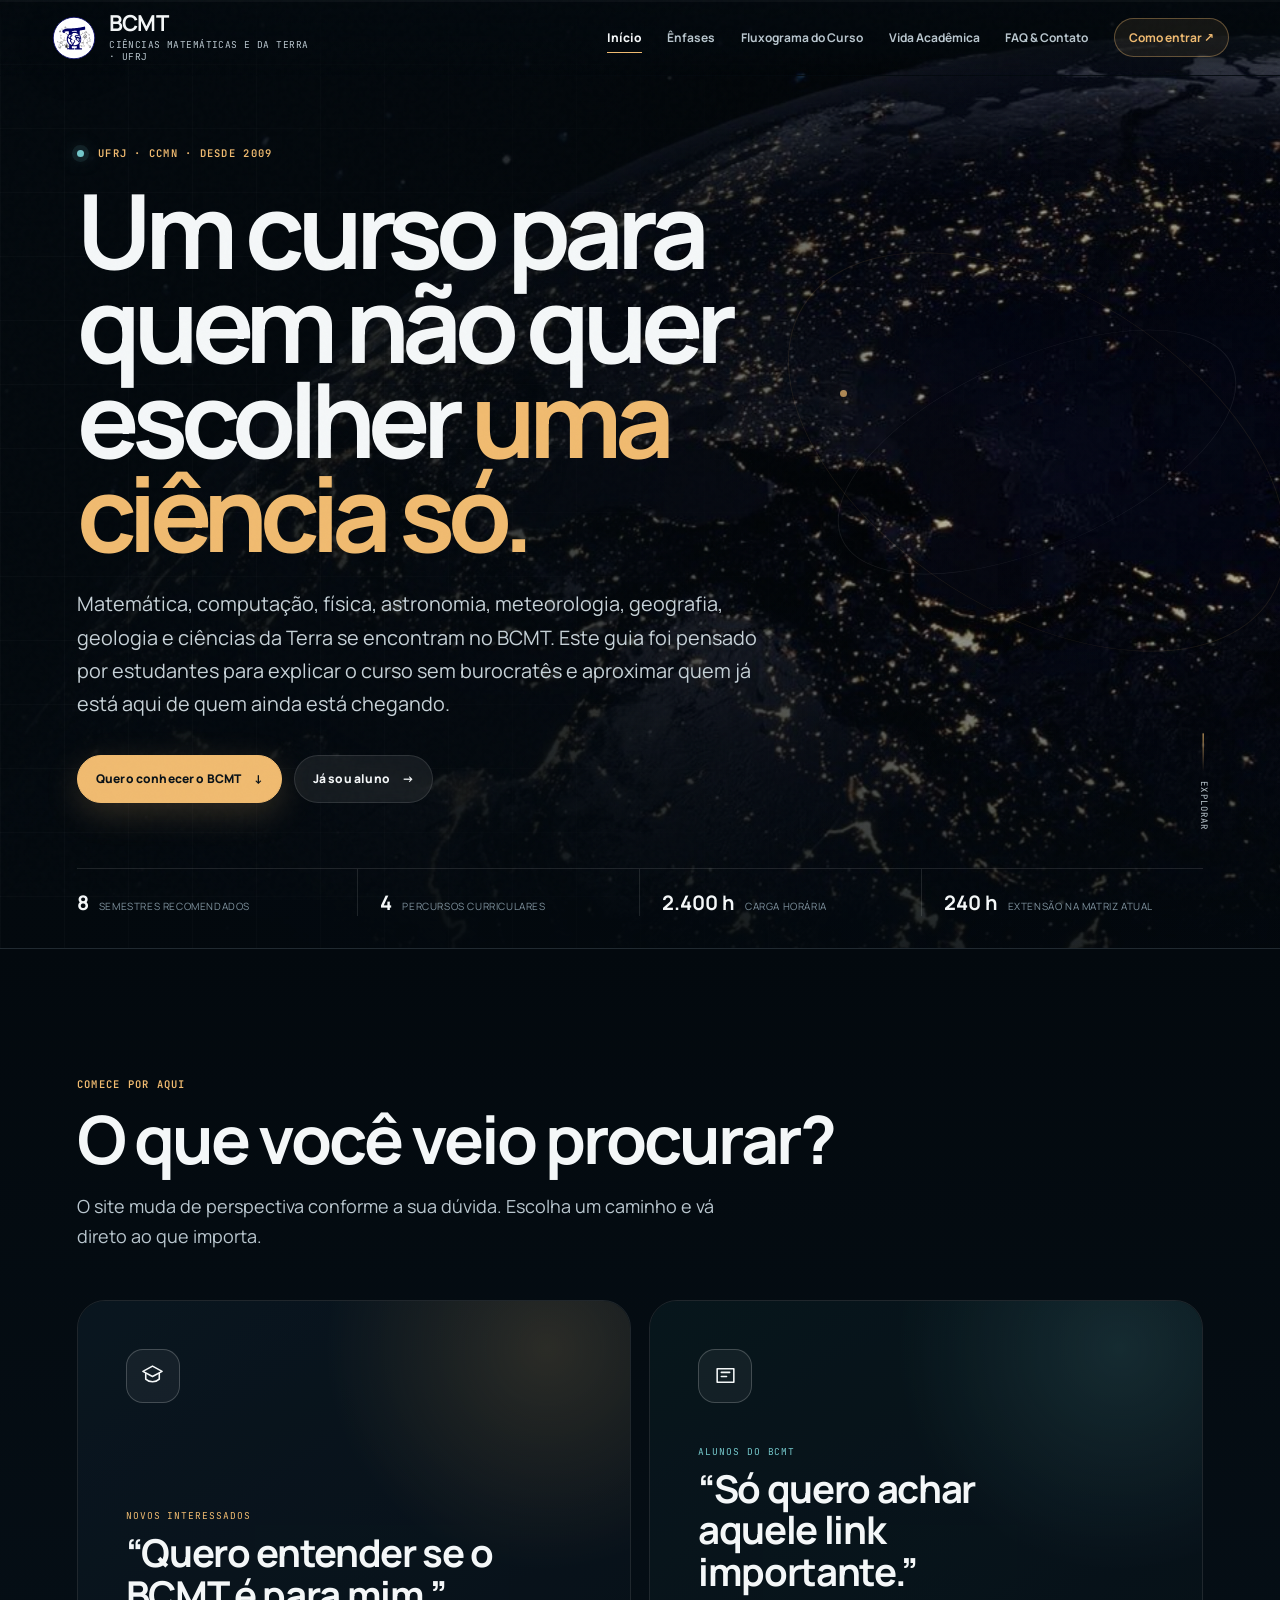
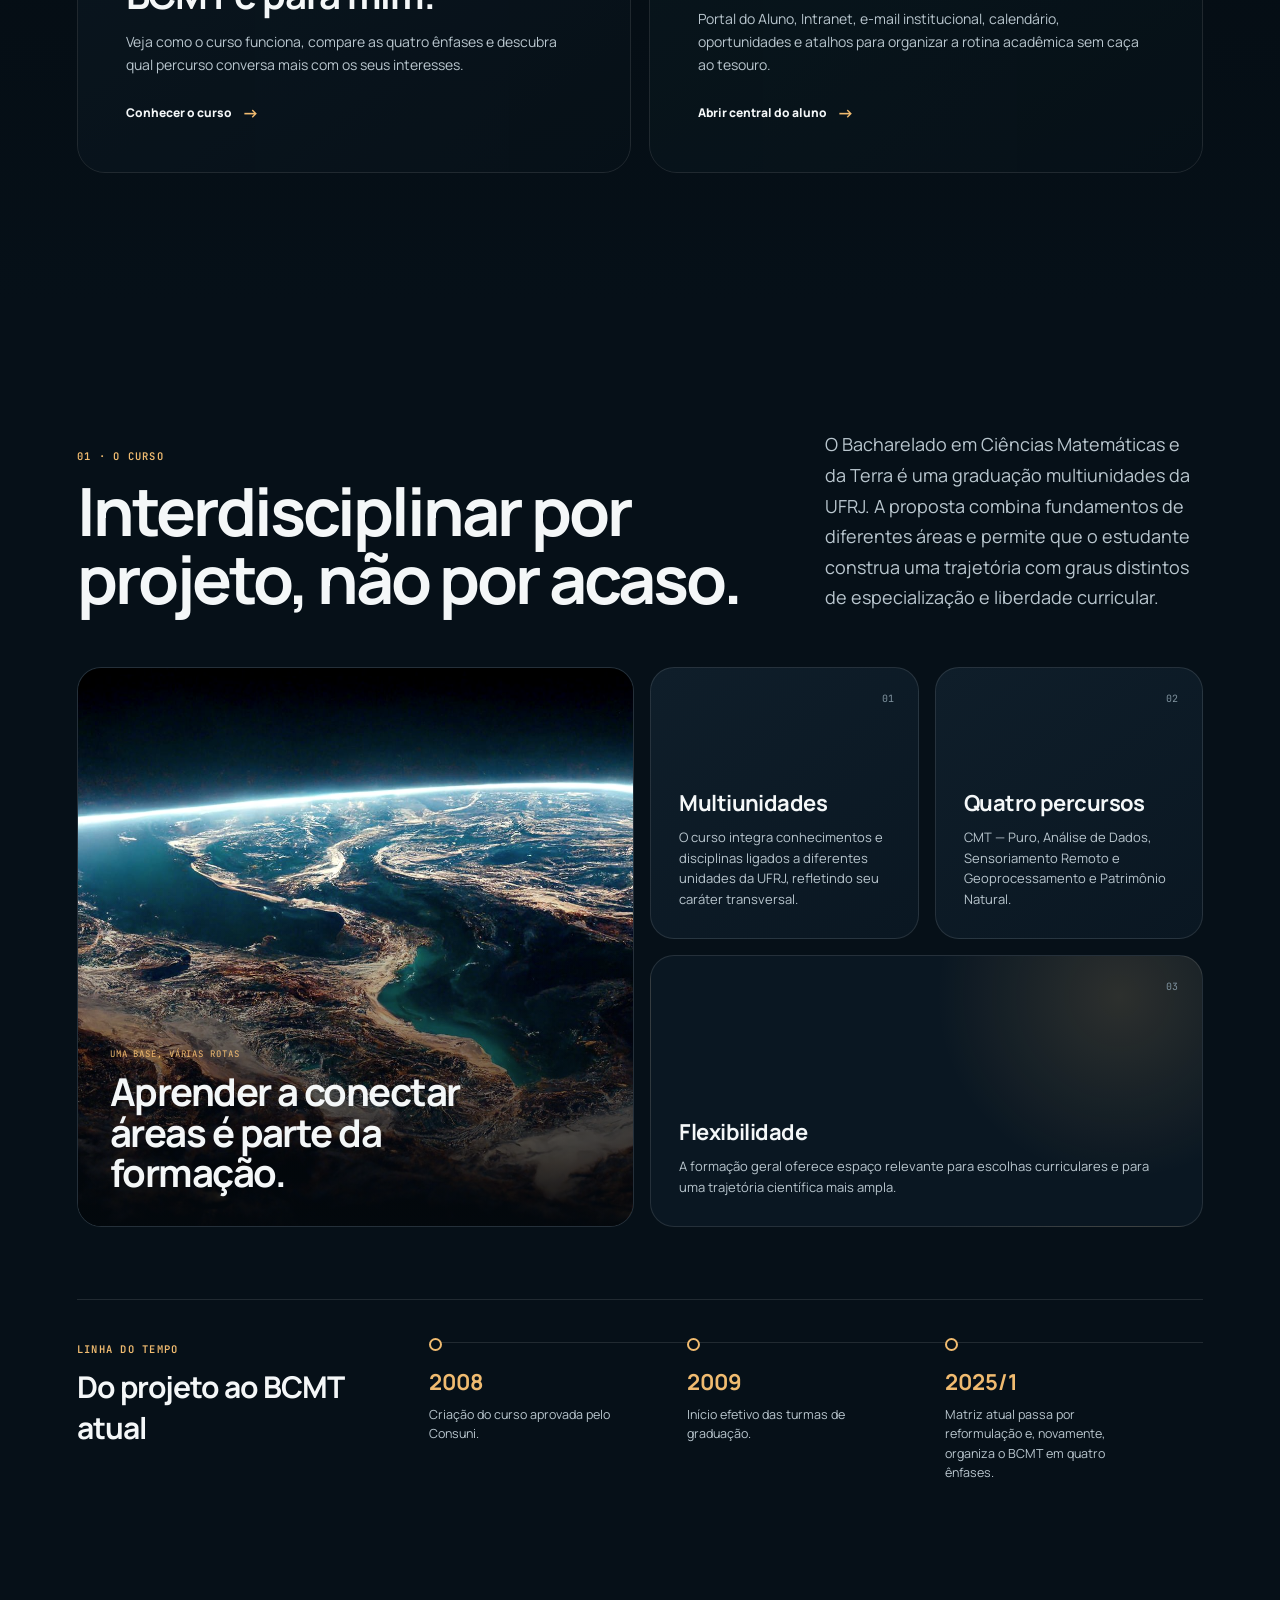
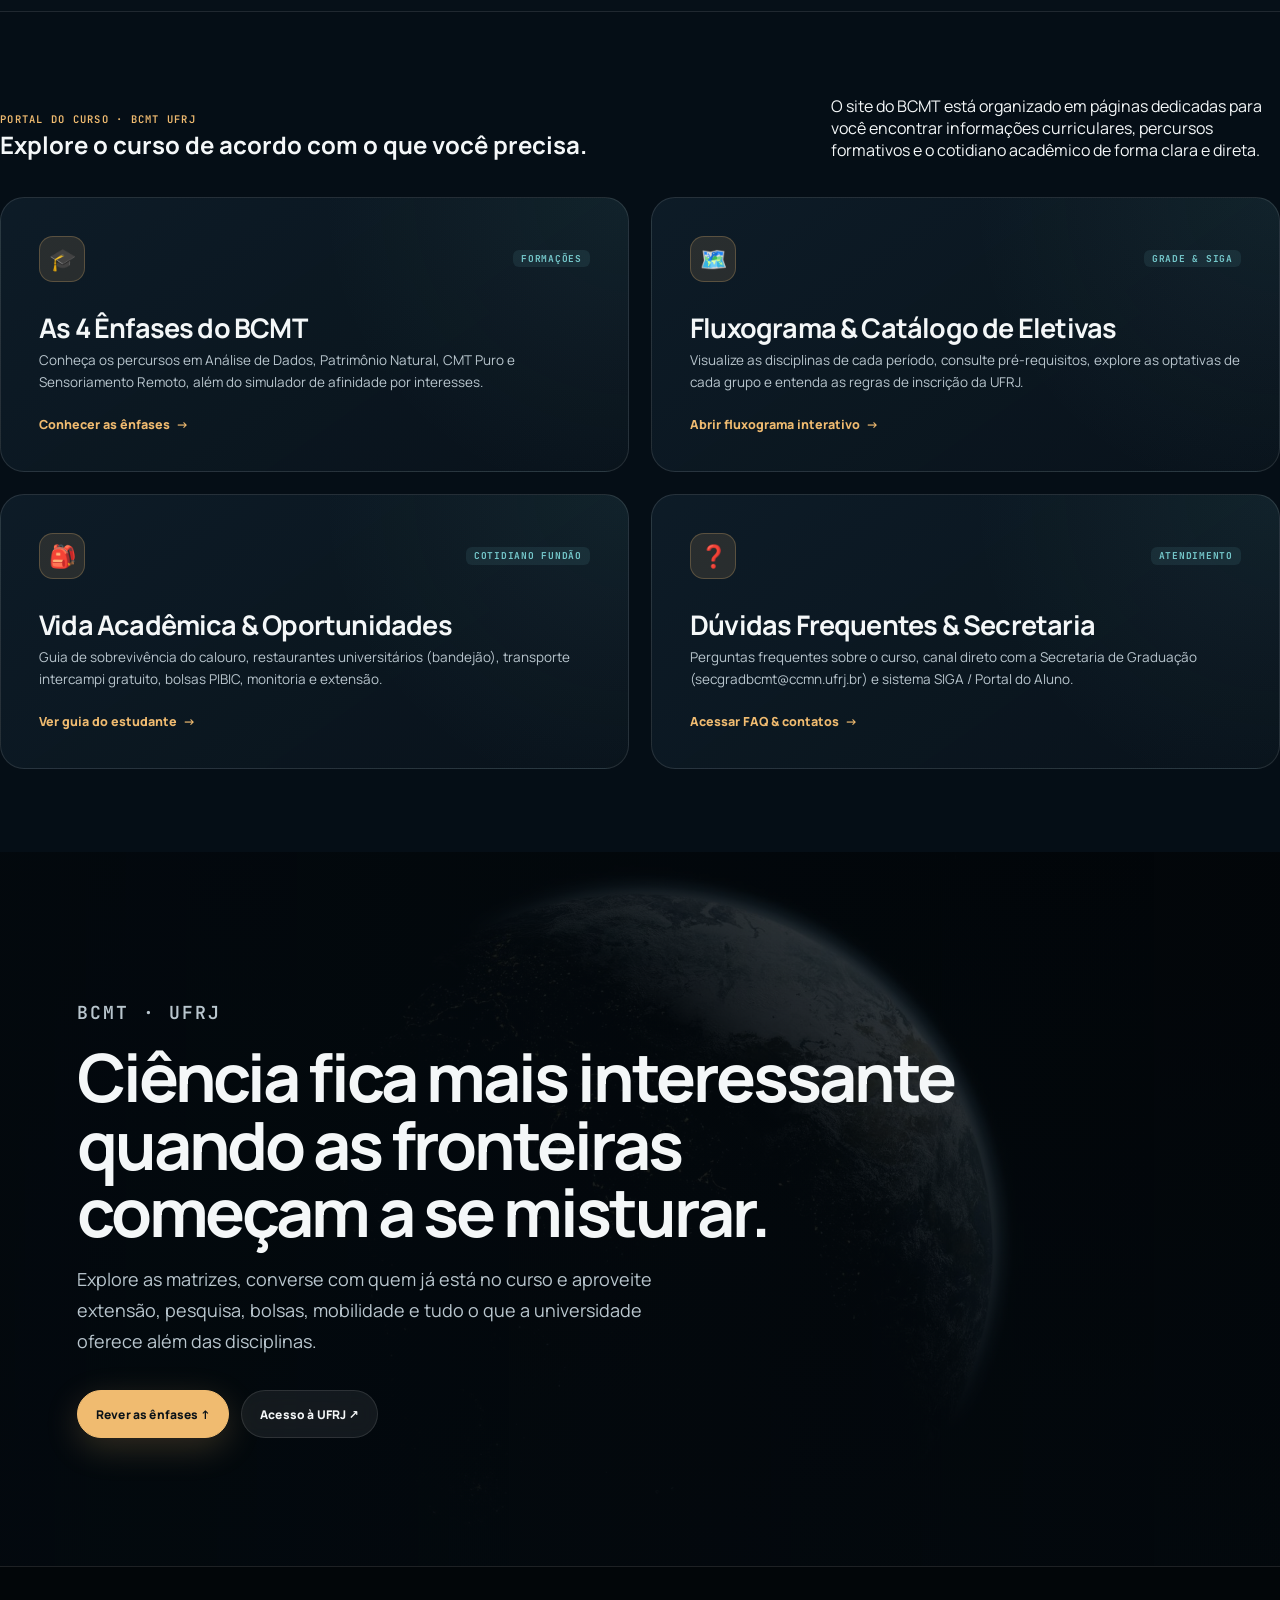
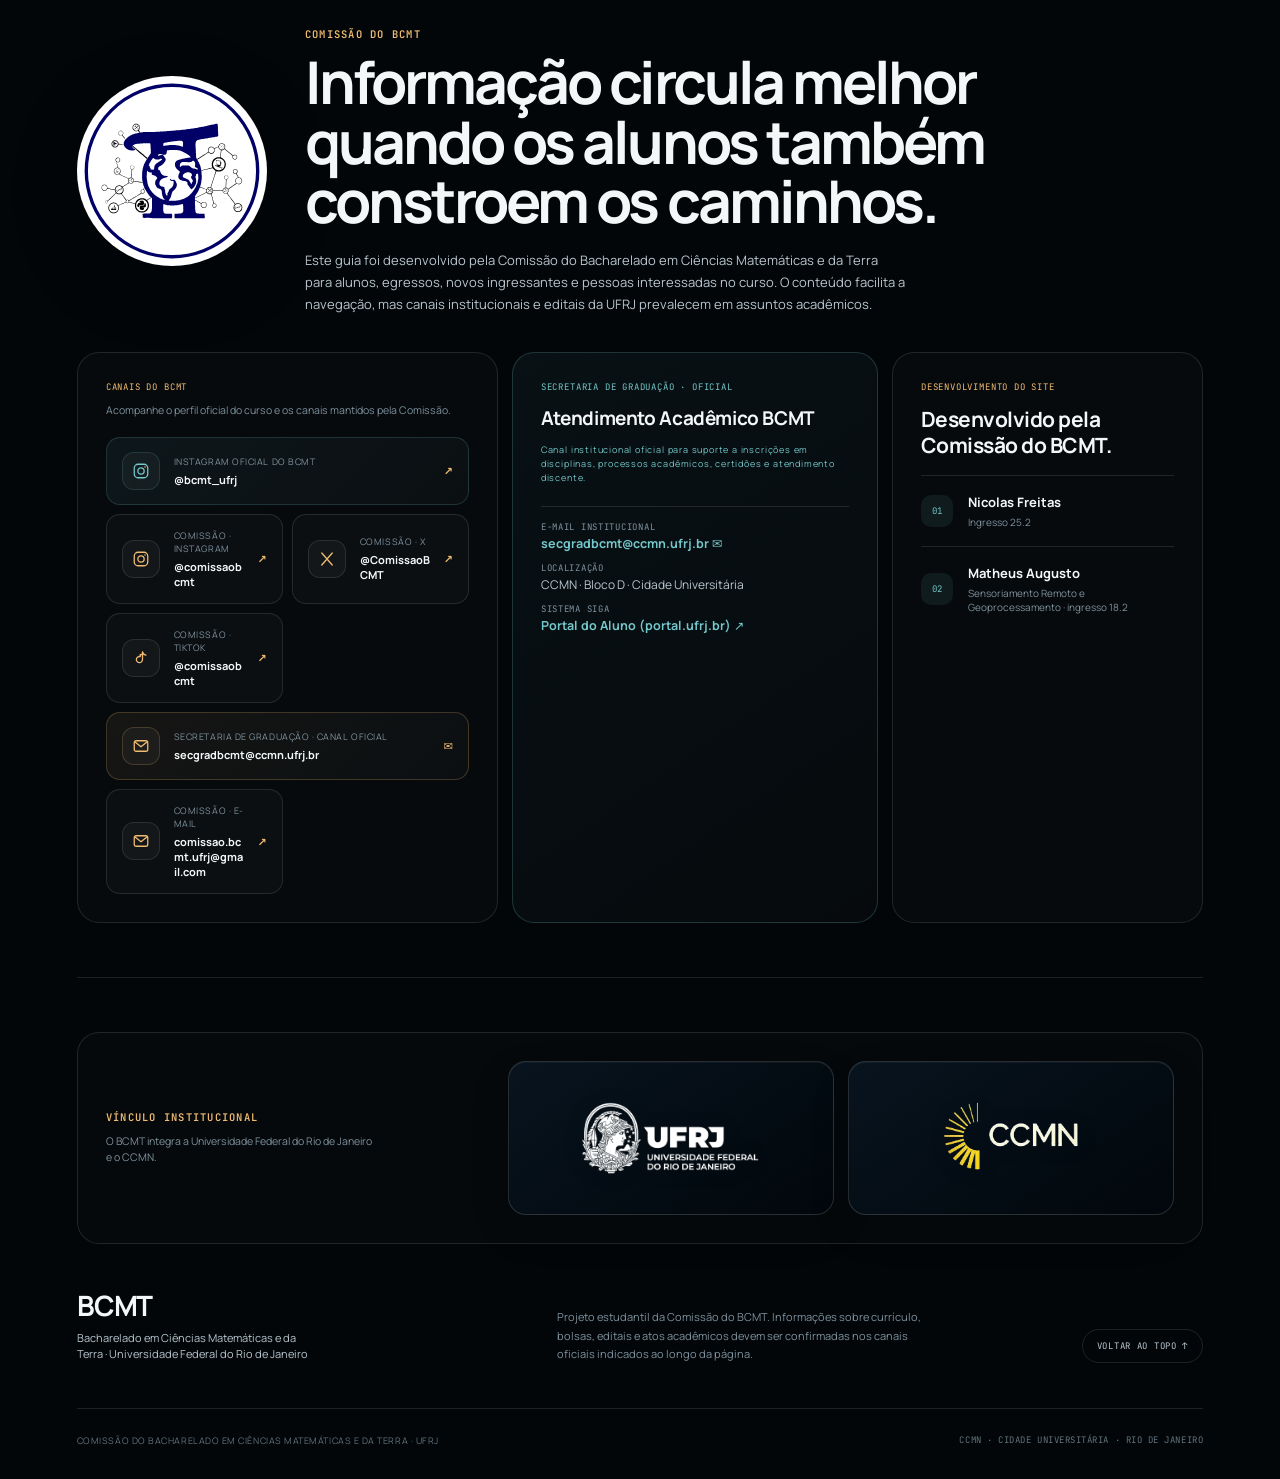
==== index.html @ ef1c64e3 "content: atualiza descricao do hero incluindo astronomia, meteorologia, geografia e geologia" ====
<!DOCTYPE html>
<html lang="pt-BR">
<head>
  <meta charset="UTF-8">
  <meta name="viewport" content="width=device-width, initial-scale=1.0">
  <meta name="description" content="Guia estudantil do Bacharelado em Ciências Matemáticas e da Terra (BCMT) da UFRJ: curso, ênfases, matrizes, vida acadêmica, bolsas, extensão, pesquisa e serviços úteis.">
  <meta name="theme-color" content="#071019">
  <meta property="og:title" content="BCMT UFRJ | Guia de alunos para alunos">
  <meta property="og:description" content="Conheça o Bacharelado em Ciências Matemáticas e da Terra, explore as ênfases e encontre atalhos para a vida acadêmica.">
  <meta property="og:type" content="website">
  <title>BCMT UFRJ | Bacharelado em Ciências Matemáticas e da Terra</title>
  <link rel="icon" href="favicon.svg" type="image/svg+xml">

  <link rel="preconnect" href="https://fonts.googleapis.com">
  <link rel="preconnect" href="https://fonts.gstatic.com" crossorigin>
  <link href="https://fonts.googleapis.com/css2?family=Manrope:wght@400;500;600;700;800&family=JetBrains+Mono:wght@400;500;600&display=swap" rel="stylesheet">
  <link rel="stylesheet" href="style.css">
</head>
<body>
  <a class="skip-link" href="#conteudo">Pular para o conteúdo</a>

  <div class="noise" aria-hidden="true"></div>
  <div class="progress" aria-hidden="true"><span id="progressBar"></span></div>

  <header class="site-header" id="siteHeader">
    <a class="brand" href="index.html" aria-label="BCMT UFRJ — início">
      <img class="brand-logo" src="assets/logo-bcmt.svg" alt="" width="48" height="48">
      <span class="brand-copy">
        <strong>BCMT</strong>
        <span>Ciências Matemáticas e da Terra · UFRJ</span>
      </span>
    </a>

    <button class="menu-toggle" id="menuToggle" type="button" aria-expanded="false" aria-controls="navLinks" aria-label="Abrir menu">
      <span></span><span></span><span></span>
    </button>

        <nav class="links" id="navLinks" aria-label="Navegação principal">
      <a href="index.html" class="nav-link-item is-active" aria-current="page">Início</a>
      <a href="enfases.html" class="nav-link-item">Ênfases</a>
      <a href="fluxograma.html" class="nav-link-item">Fluxograma do Curso</a>
      <a href="vida-academica.html" class="nav-link-item">Vida Acadêmica</a>
      <a href="faq.html" class="nav-link-item">FAQ & Contato</a>
      <a class="nav-cta" href="https://www.acessograduacao.ufrj.br/" target="_blank" rel="noopener noreferrer">Como entrar <span aria-hidden="true">↗</span></a>
    </nav>
  </header>

  <main id="conteudo">

<section class="hero" id="topo" aria-labelledby="hero-title">
      <div class="hero-media" data-parallax="0.12" aria-hidden="true"></div>
      <div class="hero-overlay" aria-hidden="true"></div>
      <div class="orbit-art" aria-hidden="true">
        <span class="orbit orbit-one"></span>
        <span class="orbit orbit-two"></span>
        <span class="orbit-dot"></span>
      </div>

      <div class="hero-content reveal">
        <p class="eyebrow mono"><span class="status-dot"></span> UFRJ · CCMN · desde 2009</p>
        <h1 id="hero-title">Um curso para quem não quer escolher <em>uma ciência só.</em></h1>
        <p class="hero-lead">Matemática, computação, física, astronomia, meteorologia, geografia, geologia e ciências da Terra se encontram no BCMT. Este guia foi pensado por estudantes para explicar o curso sem burocratês e aproximar quem já está aqui de quem ainda está chegando.</p>
        <div class="hero-actions">
          <a class="btn btn-primary" href="#conheca">Quero conhecer o BCMT <span aria-hidden="true">↓</span></a>
          <a class="btn btn-ghost" href="vida-academica.html">Já sou aluno <span aria-hidden="true">→</span></a>
        </div>
      </div>

      <div class="hero-facts" aria-label="Resumo do curso">
        <div><b>8</b><span>semestres recomendados</span></div>
        <div><b>4</b><span>percursos curriculares</span></div>
        <div><b>2.400 h</b><span>carga horária</span></div>
        <div><b>240 h</b><span>extensão na matriz atual</span></div>
      </div>

      <a class="scroll-indicator mono" href="#conheca"><span></span> explorar</a>
    </section>
<section class="audience section" id="conheca" aria-labelledby="audience-title">
      <div class="section-heading reveal">
        <p class="eyebrow mono">COMECE POR AQUI</p>
        <h2 id="audience-title">O que você veio procurar?</h2>
        <p>O site muda de perspectiva conforme a sua dúvida. Escolha um caminho e vá direto ao que importa.</p>
      </div>

      <div class="audience-grid">
        <a class="audience-card prospect reveal" href="#proposta">
          <div class="audience-icon" aria-hidden="true">
            <svg viewBox="0 0 24 24"><path d="M12 3 2.8 8 12 13l9.2-5L12 3Z"/><path d="M5.5 10v5.5C7.2 17.2 9.4 18 12 18s4.8-.8 6.5-2.5V10"/></svg>
          </div>
          <span class="card-kicker mono">NOVOS INTERESSADOS</span>
          <h3>“Quero entender se o BCMT é para mim.”</h3>
          <p>Veja como o curso funciona, compare as quatro ênfases e descubra qual percurso conversa mais com os seus interesses.</p>
          <span class="card-link">Conhecer o curso <b>→</b></span>
        </a>

        <a class="audience-card student reveal" href="vida-academica.html">
          <div class="audience-icon" aria-hidden="true">
            <svg viewBox="0 0 24 24"><path d="M4 5.5h16v13H4z"/><path d="M8 9h8M8 13h5"/></svg>
          </div>
          <span class="card-kicker mono">ALUNOS DO BCMT</span>
          <h3>“Só quero achar aquele link importante.”</h3>
          <p>Portal do Aluno, Intranet, e-mail institucional, calendário, oportunidades e atalhos para organizar a rotina acadêmica sem caça ao tesouro.</p>
          <span class="card-link">Abrir central do aluno <b>→</b></span>
        </a>
      </div>
    </section>
<section class="course section" id="proposta" aria-labelledby="course-title">
      <div class="course-intro reveal">
        <div>
          <p class="eyebrow mono">01 · O CURSO</p>
          <h2 id="course-title">Interdisciplinar por projeto, não por acaso.</h2>
        </div>
        <p>O Bacharelado em Ciências Matemáticas e da Terra é uma graduação multiunidades da UFRJ. A proposta combina fundamentos de diferentes áreas e permite que o estudante construa uma trajetória com graus distintos de especialização e liberdade curricular.</p>
      </div>

      <div class="course-bento">
        <article class="bento-card bento-image reveal">
          <img src="assets/earth-terrain.jpg" alt="Vista aérea de relevo terrestre" loading="lazy">
          <div class="bento-image-copy">
            <span class="mono">UMA BASE, VÁRIAS ROTAS</span>
            <h3>Aprender a conectar áreas é parte da formação.</h3>
          </div>
        </article>

        <article class="bento-card bento-feature reveal">
          <span class="bento-number mono">01</span>
          <h3>Multiunidades</h3>
          <p>O curso integra conhecimentos e disciplinas ligados a diferentes unidades da UFRJ, refletindo seu caráter transversal.</p>
        </article>

        <article class="bento-card bento-feature reveal">
          <span class="bento-number mono">02</span>
          <h3>Quatro percursos</h3>
          <p>CMT — Puro, Análise de Dados, Sensoriamento Remoto e Geoprocessamento e Patrimônio Natural.</p>
        </article>

        <article class="bento-card bento-feature bento-highlight reveal">
          <span class="bento-number mono">03</span>
          <h3>Flexibilidade</h3>
          <p>A formação geral oferece espaço relevante para escolhas curriculares e para uma trajetória científica mais ampla.</p>
        </article>
      </div>

      <div class="timeline-wrap reveal" aria-labelledby="timeline-title">
        <div class="timeline-copy">
          <p class="eyebrow mono">LINHA DO TEMPO</p>
          <h3 id="timeline-title">Do projeto ao BCMT atual</h3>
        </div>
        <ol class="timeline">
          <li><b>2008</b><span>Criação do curso aprovada pelo Consuni.</span></li>
          <li><b>2009</b><span>Início efetivo das turmas de graduação.</span></li>
          <li><b>2025/1</b><span>Matriz atual passa por reformulação e, novamente, organiza o BCMT em quatro ênfases.</span></li>
        </ol>
      </div>
    </section>

    <section class="purpose-hub section" id="explore" aria-labelledby="hub-title">
      <div class="split-heading">
        <div class="split-lead reveal">
          <span class="eyebrow mono">PORTAL DO CURSO · BCMT UFRJ</span>
          <h2 id="hub-title">Explore o curso de acordo com o que você precisa.</h2>
        </div>
        <p class="split-summary reveal">O site do BCMT está organizado em páginas dedicadas para você encontrar informações curriculares, percursos formativos e o cotidiano acadêmico de forma clara e direta.</p>
      </div>

      <div class="purpose-grid">
        <a class="purpose-card reveal" href="enfases.html">
          <div class="purpose-card-top">
            <div class="purpose-card-icon">🎓</div>
            <span class="purpose-card-tag mono">Formações</span>
          </div>
          <div>
            <h3>As 4 Ênfases do BCMT</h3>
            <p>Conheça os percursos em Análise de Dados, Patrimônio Natural, CMT Puro e Sensoriamento Remoto, além do simulador de afinidade por interesses.</p>
          </div>
          <span class="purpose-card-link">Conhecer as ênfases <b aria-hidden="true">→</b></span>
        </a>

        <a class="purpose-card reveal" href="fluxograma.html">
          <div class="purpose-card-top">
            <div class="purpose-card-icon">🗺️</div>
            <span class="purpose-card-tag mono">Grade & SIGA</span>
          </div>
          <div>
            <h3>Fluxograma & Catálogo de Eletivas</h3>
            <p>Visualize as disciplinas de cada período, consulte pré-requisitos, explore as optativas de cada grupo e entenda as regras de inscrição da UFRJ.</p>
          </div>
          <span class="purpose-card-link">Abrir fluxograma interativo <b aria-hidden="true">→</b></span>
        </a>

        <a class="purpose-card reveal" href="vida-academica.html">
          <div class="purpose-card-top">
            <div class="purpose-card-icon">🎒</div>
            <span class="purpose-card-tag mono">Cotidiano Fundão</span>
          </div>
          <div>
            <h3>Vida Acadêmica & Oportunidades</h3>
            <p>Guia de sobrevivência do calouro, restaurantes universitários (bandejão), transporte intercampi gratuito, bolsas PIBIC, monitoria e extensão.</p>
          </div>
          <span class="purpose-card-link">Ver guia do estudante <b aria-hidden="true">→</b></span>
        </a>

        <a class="purpose-card reveal" href="faq.html">
          <div class="purpose-card-top">
            <div class="purpose-card-icon">❓</div>
            <span class="purpose-card-tag mono">Atendimento</span>
          </div>
          <div>
            <h3>Dúvidas Frequentes & Secretaria</h3>
            <p>Perguntas frequentes sobre o curso, canal direto com a Secretaria de Graduação (secgradbcmt@ccmn.ufrj.br) e sistema SIGA / Portal do Aluno.</p>
          </div>
          <span class="purpose-card-link">Acessar FAQ & contatos <b aria-hidden="true">→</b></span>
        </a>
      </div>
    </section>

<section class="closing section" aria-labelledby="closing-title">
      <div class="closing-media" aria-hidden="true"></div>
      <div class="closing-content reveal">
        <p class="eyebrow mono">BCMT · UFRJ</p>
        <h2 id="closing-title">Ciência fica mais interessante quando as fronteiras começam a se misturar.</h2>
        <p>Explore as matrizes, converse com quem já está no curso e aproveite extensão, pesquisa, bolsas, mobilidade e tudo o que a universidade oferece além das disciplinas.</p>
        <div class="hero-actions">
          <a class="btn btn-primary" href="enfases.html">Rever as ênfases ↑</a>
          <a class="btn btn-ghost" href="https://www.acessograduacao.ufrj.br/" target="_blank" rel="noopener noreferrer">Acesso à UFRJ ↗</a>
        </div>
      </div>
    </section>

  </main>

<footer id="comissao">
    <div class="commission-footer">
      <div class="commission-identity">
        <img src="assets/logo-bcmt.svg" alt="Logo da Comissão do BCMT" width="190" height="190" loading="lazy">
        <div>
          <p class="eyebrow mono">COMISSÃO DO BCMT</p>
          <h2>Informação circula melhor quando os alunos também constroem os caminhos.</h2>
          <p>Este guia foi desenvolvido pela Comissão do Bacharelado em Ciências Matemáticas e da Terra para alunos, egressos, novos ingressantes e pessoas interessadas no curso. O conteúdo facilita a navegação, mas canais institucionais e editais da UFRJ prevalecem em assuntos acadêmicos.</p>
        </div>
      </div>

      <div class="commission-grid">
        <div class="social-card">
          <p class="mono">CANAIS DO BCMT</p>
          <span class="social-description">Acompanhe o perfil oficial do curso e os canais mantidos pela Comissão.</span>
          <div class="social-links">
            <a class="official-course-social" href="https://www.instagram.com/bcmt_ufrj/" target="_blank" rel="noopener noreferrer" aria-label="Instagram oficial do BCMT, @bcmt_ufrj">
              <svg class="social-icon" viewBox="0 0 24 24" aria-hidden="true"><rect x="3" y="3" width="18" height="18" rx="5"/><circle cx="12" cy="12" r="4.2"/><circle cx="17.4" cy="6.7" r="1" class="social-fill"/></svg>
              <div><span>Instagram oficial do BCMT</span><b>@bcmt_ufrj</b></div><strong>↗</strong>
            </a>
            <a href="https://instagram.com/comissaobcmt" target="_blank" rel="noopener noreferrer" aria-label="Instagram da Comissão do BCMT, @comissaobcmt">
              <svg class="social-icon" viewBox="0 0 24 24" aria-hidden="true"><rect x="3" y="3" width="18" height="18" rx="5"/><circle cx="12" cy="12" r="4.2"/><circle cx="17.4" cy="6.7" r="1" class="social-fill"/></svg>
              <div><span>Comissão · Instagram</span><b>@comissaobcmt</b></div><strong>↗</strong>
            </a>
            <a href="https://x.com/ComissaoBCMT" target="_blank" rel="noopener noreferrer" aria-label="X da Comissão do BCMT, @ComissaoBCMT">
              <svg class="social-icon social-icon-x" viewBox="0 0 24 24" aria-hidden="true"><path d="M5 4l14 16M19 4 5 20"/></svg>
              <div><span>Comissão · X</span><b>@ComissaoBCMT</b></div><strong>↗</strong>
            </a>
            <a href="https://tiktok.com/@comissaobcmt" target="_blank" rel="noopener noreferrer" aria-label="TikTok da Comissão do BCMT, @comissaobcmt">
              <svg class="social-icon" viewBox="0 0 24 24" aria-hidden="true"><path d="M14 4v10.1a4.1 4.1 0 1 1-3-3.94V7.6a6.8 6.8 0 0 0 3-.7V4Z"/><path d="M14 4c.55 2.35 2.05 3.75 4.5 4.2"/></svg>
              <div><span>Comissão · TikTok</span><b>@comissaobcmt</b></div><strong>↗</strong>
            </a>
            <a class="official-course-social sec-course-social" href="mailto:secgradbcmt@ccmn.ufrj.br" aria-label="E-mail oficial da Secretaria de Graduação do BCMT">
              <svg class="social-icon" viewBox="0 0 24 24" aria-hidden="true"><rect x="3" y="5" width="18" height="14" rx="2.5"/><path d="m4.5 7 7.5 6 7.5-6"/></svg>
              <div><span>Secretaria de Graduação · Canal Oficial</span><b>secgradbcmt@ccmn.ufrj.br</b></div><strong>✉</strong>
            </a>
            <a href="mailto:comissao.bcmt.ufrj@gmail.com" aria-label="E-mail da Comissão do BCMT">
              <svg class="social-icon" viewBox="0 0 24 24" aria-hidden="true"><rect x="3" y="5" width="18" height="14" rx="2.5"/><path d="m4.5 7 7.5 6 7.5-6"/></svg>
              <div><span>Comissão · E-mail</span><b>comissao.bcmt.ufrj@gmail.com</b></div><strong>↗</strong>
            </a>
          </div>
        </div>

        <div class="secgrad-card">
          <p class="mono">SECRETARIA DE GRADUAÇÃO · OFICIAL</p>
          <h3>Atendimento Acadêmico BCMT</h3>
          <p class="secgrad-description">Canal institucional oficial para suporte a inscrições em disciplinas, processos acadêmicos, certidões e atendimento discente.</p>
          <div class="secgrad-details">
            <div class="secgrad-item">
              <span class="mono">E-MAIL INSTITUCIONAL</span>
              <a href="mailto:secgradbcmt@ccmn.ufrj.br"><b>secgradbcmt@ccmn.ufrj.br</b> ✉</a>
            </div>
            <div class="secgrad-item">
              <span class="mono">LOCALIZAÇÃO</span>
              <span>CCMN · Bloco D · Cidade Universitária</span>
            </div>
            <div class="secgrad-item">
              <span class="mono">SISTEMA SIGA</span>
              <a href="https://portal.ufrj.br/" target="_blank" rel="noopener noreferrer"><b>Portal do Aluno (portal.ufrj.br)</b> ↗</a>
            </div>
          </div>
        </div>

        <div class="credits-card">
          <p class="mono">DESENVOLVIMENTO DO SITE</p>
          <h3>Desenvolvido pela Comissão do BCMT.</h3>
          <div class="student-credit"><span>01</span><div><b>Nicolas Freitas</b><small>Ingresso 25.2</small></div></div>
          <div class="student-credit"><span>02</span><div><b>Matheus Augusto</b><small>Sensoriamento Remoto e Geoprocessamento · ingresso 18.2</small></div></div>
        </div>
      </div>
    </div>

    <div class="institutional-strip" aria-label="Identidade institucional">
      <div class="institutional-strip-copy">
        <p class="eyebrow mono">VÍNCULO INSTITUCIONAL</p>
        <span>O BCMT integra a Universidade Federal do Rio de Janeiro e o CCMN.</span>
      </div>
      <div class="institutional-logos">
        <a class="institutional-logo-card ufrj-logo-card" href="https://ufrj.br/" target="_blank" rel="noopener noreferrer" aria-label="Portal oficial da Universidade Federal do Rio de Janeiro — UFRJ (abre em nova aba)">
          <img src="assets/ufrj-logo.png" alt="Logo da Universidade Federal do Rio de Janeiro — UFRJ" loading="lazy">
        </a>
        <a class="institutional-logo-card ccmn-logo-card" href="https://ccmn.ufrj.br/" target="_blank" rel="noopener noreferrer" aria-label="Portal oficial do Centro de Ciências Matemáticas e da Natureza — CCMN UFRJ (abre em nova aba)">
          <img src="assets/logo-ccmn-transparent.png" alt="Logo do CCMN — UFRJ" loading="lazy">
        </a>
      </div>
    </div>

    <div class="footer-main">
      <a class="footer-brand" href="index.html"><b>BCMT</b><span>Bacharelado em Ciências Matemáticas e da Terra · Universidade Federal do Rio de Janeiro</span></a>
      <p>Projeto estudantil da Comissão do BCMT. Informações sobre currículo, bolsas, editais e atos acadêmicos devem ser confirmadas nos canais oficiais indicados ao longo da página.</p>
      <a class="back-top mono" href="index.html">voltar ao topo ↑</a>
    </div>
    <div class="footer-bottom">
      <span>Comissão do Bacharelado em Ciências Matemáticas e da Terra · UFRJ</span>
      <span class="mono">CCMN · Cidade Universitária · Rio de Janeiro</span>
    </div>
  </footer>

  <script src="curriculum-data.js"></script>
  <script src="script.js"></script>
</body>
</html>
---- style.css ----
:root{
  --bg:#061018;
  --bg-deep:#03090e;
  --surface:#0a1722;
  --surface-2:#0f1e2a;
  --surface-3:#132634;
  --text:#f4f7f8;
  --muted:#b9c6ce;
  --faint:#7f929e;
  --accent:#f0bb70;
  --accent-2:#74c7ca;
  --line:rgba(255,255,255,.11);
  --line-strong:rgba(255,255,255,.2);
  --shadow:0 24px 80px rgba(0,0,0,.28);
  --header-h:76px;
  --radius:28px;
}

*{box-sizing:border-box;margin:0;padding:0}
html{scroll-behavior:smooth;scroll-padding-top:calc(var(--header-h) + 18px);background:var(--bg-deep)}
body{min-width:300px;background:var(--bg);color:var(--text);font-family:'Manrope',system-ui,-apple-system,BlinkMacSystemFont,'Segoe UI',sans-serif;overflow-x:hidden;-webkit-font-smoothing:antialiased;text-rendering:optimizeLegibility}
a{color:inherit;text-decoration:none}
button{font:inherit;color:inherit;background:none;border:none;cursor:pointer}
img{display:block;max-width:100%}
::selection{background:var(--accent);color:#171006}
.mono{font-family:'JetBrains Mono',ui-monospace,SFMono-Regular,Consolas,monospace}
.sr-only{position:absolute!important;width:1px!important;height:1px!important;padding:0!important;margin:-1px!important;overflow:hidden!important;clip:rect(0,0,0,0)!important;white-space:nowrap!important;border:0!important}
:focus-visible{outline:2px solid var(--accent);outline-offset:4px}

.skip-link{position:fixed;top:12px;left:18px;z-index:200;transform:translateY(-150%);padding:10px 16px;border-radius:999px;background:var(--accent);color:#101010;font-weight:800;transition:transform .2s ease}
.skip-link:focus{transform:translateY(0)}
.noise{position:fixed;inset:0;z-index:150;pointer-events:none;opacity:.025;background-image:url("data:image/svg+xml,%3Csvg viewBox='0 0 180 180' xmlns='http://www.w3.org/2000/svg'%3E%3Cfilter id='n'%3E%3CfeTurbulence type='fractalNoise' baseFrequency='.9' numOctaves='2' stitchTiles='stitch'/%3E%3C/filter%3E%3Crect width='100%25' height='100%25' filter='url(%23n)' opacity='.7'/%3E%3C/svg%3E")}
.progress{position:fixed;top:0;left:0;right:0;height:2px;z-index:180;background:rgba(255,255,255,.04)}
.progress span{display:block;width:0;height:100%;background:linear-gradient(90deg,var(--accent),var(--accent-2));box-shadow:0 0 18px rgba(116,199,202,.45)}

.site-header{position:fixed;top:0;left:0;right:0;z-index:100;min-height:var(--header-h);display:flex;align-items:center;justify-content:space-between;gap:32px;padding:12px clamp(20px,4vw,62px);border-bottom:1px solid transparent;background:linear-gradient(180deg,rgba(3,9,14,.9),rgba(3,9,14,.56) 70%,transparent);transition:background .25s ease,border-color .25s ease,backdrop-filter .25s ease}
.site-header.scrolled{background:rgba(3,9,14,.86);border-color:var(--line);backdrop-filter:blur(18px);-webkit-backdrop-filter:blur(18px)}
.brand{display:flex;align-items:center;gap:12px;min-width:0}
.brand-logo{width:46px;height:46px;flex:0 0 auto;border-radius:50%;filter:drop-shadow(0 8px 18px rgba(0,0,0,.24))}
.brand-copy{display:flex;flex-direction:column;align-items:flex-start;min-width:0}
.brand-copy strong{font-size:22px;line-height:1;letter-spacing:-.04em}
.brand-copy>span{max-width:210px;margin-top:5px;color:var(--muted);font:9.5px/1.28 'JetBrains Mono',monospace;text-transform:uppercase;letter-spacing:.045em}
.links{display:flex;align-items:center;gap:clamp(17px,2vw,30px);font-size:12px;font-weight:700;color:var(--muted)}
.links>a:not(.nav-cta){position:relative;padding:9px 0}
.links>a:not(.nav-cta)::after{content:"";position:absolute;left:0;right:100%;bottom:2px;height:1px;background:var(--accent);transition:right .2s ease}
.links>a:not(.nav-cta):hover,.links>a[aria-current="true"]{color:var(--text)}
.links>a:not(.nav-cta):hover::after,.links>a[aria-current="true"]::after{right:0}
.nav-cta{padding:10px 14px;border:1px solid rgba(240,187,112,.35);border-radius:999px;background:rgba(240,187,112,.08);color:var(--accent);transition:.2s ease}
.nav-cta:hover{background:var(--accent);color:#15110a;transform:translateY(-1px)}
.menu-toggle{display:none;width:44px;height:44px;border:1px solid var(--line);border-radius:50%;background:rgba(255,255,255,.04);color:var(--text);align-items:center;justify-content:center;flex-direction:column;gap:4px;cursor:pointer}
.menu-toggle span{width:17px;height:1px;background:currentColor;transition:.2s ease}
.menu-toggle[aria-expanded="true"] span:nth-child(1){transform:translateY(5px) rotate(45deg)}
.menu-toggle[aria-expanded="true"] span:nth-child(2){opacity:0}
.menu-toggle[aria-expanded="true"] span:nth-child(3){transform:translateY(-5px) rotate(-45deg)}

.section{position:relative;padding:clamp(82px,10vw,150px) clamp(20px,6vw,88px)}
.eyebrow{font-size:10.5px;font-weight:600;letter-spacing:.12em;text-transform:uppercase;color:var(--accent)}
.section-heading{max-width:780px;margin-bottom:48px}
.section-heading h2,.course-intro h2,.student-hub-head h2,.faq-head h2,.pathfinder-copy h2,.closing h2{margin-top:14px;font-size:clamp(34px,5.2vw,72px);line-height:1.02;letter-spacing:-.045em;text-wrap:balance}
.section-heading>p:last-child,.course-intro>p,.student-hub-head>p,.pathfinder-copy>p:last-child,.closing-content>p{margin-top:18px;color:var(--muted);font-size:clamp(15px,1.45vw,18px);line-height:1.7;max-width:60ch}
.split-heading{max-width:none;display:grid;grid-template-columns:minmax(0,1.1fr) minmax(300px,.65fr);gap:70px;align-items:end}
.split-heading>p:last-child{margin:0}

.reveal{opacity:0;transform:translateY(24px);transition:opacity .75s cubic-bezier(.2,.75,.2,1),transform .75s cubic-bezier(.2,.75,.2,1)}
.reveal.in-view{opacity:1;transform:none}

.hero{position:relative;min-height:100svh;display:flex;align-items:center;overflow:hidden;padding:calc(var(--header-h) + 70px) clamp(20px,6vw,88px) 145px;background:#061019}
.hero-media{position:absolute;inset:-8%;background:url('assets/earth-lights.jpg') center 42%/cover no-repeat;will-change:transform}
.hero-overlay{position:absolute;inset:0;background:linear-gradient(90deg,rgba(3,9,14,.96) 0%,rgba(3,9,14,.78) 42%,rgba(3,9,14,.22) 78%),linear-gradient(0deg,rgba(3,9,14,.86) 0%,transparent 45%,rgba(3,9,14,.38) 100%)}
.hero::after{content:"";position:absolute;inset:0;background-image:linear-gradient(rgba(255,255,255,.025) 1px,transparent 1px),linear-gradient(90deg,rgba(255,255,255,.025) 1px,transparent 1px);background-size:64px 64px;mask-image:linear-gradient(to right,black,transparent 82%);pointer-events:none}
.hero-content{position:relative;z-index:2;width:min(940px,78vw)}
.status-dot{display:inline-block;width:7px;height:7px;margin-right:7px;border-radius:50%;background:var(--accent-2);box-shadow:0 0 0 5px rgba(116,199,202,.1),0 0 18px rgba(116,199,202,.55)}
.hero h1{margin-top:22px;max-width:12ch;font-size:clamp(49px,8.1vw,124px);font-weight:700;line-height:.91;letter-spacing:-.068em;text-wrap:balance}
.hero h1 em{font-style:normal;color:var(--accent)}
.hero-lead{max-width:690px;margin-top:28px;color:#c7d2d8;font-size:clamp(16px,1.55vw,20px);line-height:1.68}
.hero-actions{display:flex;flex-wrap:wrap;gap:12px;margin-top:34px}
.btn{display:inline-flex;align-items:center;justify-content:center;gap:12px;min-height:48px;padding:12px 18px;border:1px solid var(--line);border-radius:999px;font-size:12px;font-weight:800;letter-spacing:.015em;color:var(--text);transition:transform .2s ease,background .2s ease,border-color .2s ease,color .2s ease}
.btn:hover{transform:translateY(-2px)}
.btn-primary{border-color:var(--accent);background:var(--accent);color:#0a1218;box-shadow:0 10px 34px rgba(240,187,112,.2)}
.btn-primary:hover{background:#f8c985;color:#000}
.btn-ghost{background:rgba(255,255,255,.07);color:var(--text);border-color:var(--line);backdrop-filter:blur(10px)}
.btn-ghost:hover{border-color:var(--accent-2);background:rgba(116,199,202,.12);color:#fff}
.btn-small{min-height:38px;padding:8px 14px;background:rgba(255,255,255,.06);color:var(--text);font-size:11px}
.btn-small:hover{background:rgba(255,255,255,.12);color:#fff}
.hero-facts{position:absolute;z-index:2;left:clamp(20px,6vw,88px);right:clamp(20px,6vw,88px);bottom:32px;display:grid;grid-template-columns:repeat(4,1fr);border-top:1px solid var(--line)}
.hero-facts div{display:flex;align-items:baseline;gap:10px;padding:20px 22px 0 0;border-right:1px solid var(--line)}
.hero-facts div+div{padding-left:22px}
.hero-facts div:last-child{border-right:0}
.hero-facts b{font-size:20px;color:var(--text)}
.hero-facts span{font-size:10px;color:var(--faint);text-transform:uppercase;letter-spacing:.06em}
.scroll-indicator{position:absolute;z-index:3;right:clamp(20px,6vw,88px);bottom:112px;display:flex;align-items:center;gap:10px;color:var(--muted);font-size:9px;letter-spacing:.12em;text-transform:uppercase;transform:rotate(90deg);transform-origin:right center}
.scroll-indicator span{display:block;width:38px;height:1px;background:linear-gradient(90deg,var(--accent),transparent)}
.orbit-art{position:absolute;z-index:1;right:-3vw;top:18%;width:min(44vw,620px);aspect-ratio:1;opacity:.72;pointer-events:none}
.orbit{position:absolute;border:1px solid rgba(255,255,255,.11);border-radius:50%}
.orbit-one{inset:12%;transform:rotate(-24deg) scaleY(.44)}
.orbit-two{inset:1%;border-color:rgba(240,187,112,.14);transform:rotate(32deg) scaleY(.58)}
.orbit-dot{position:absolute;left:15%;top:39%;width:7px;height:7px;border-radius:50%;background:var(--accent);box-shadow:0 0 22px rgba(240,187,112,.7)}

.audience{background:linear-gradient(180deg,var(--bg-deep),var(--bg));border-top:1px solid var(--line)}
.audience-grid{display:grid;grid-template-columns:repeat(2,minmax(0,1fr));gap:18px;max-width:1220px}
.audience-card{position:relative;min-height:390px;display:flex;flex-direction:column;align-items:flex-start;padding:clamp(28px,4vw,48px);border:1px solid var(--line);border-radius:var(--radius);overflow:hidden;transition:transform .25s ease,border-color .25s ease,box-shadow .25s ease}
.audience-card::before{content:"";position:absolute;inset:0;opacity:.55;transition:opacity .25s ease}
.audience-card.prospect::before{background:radial-gradient(circle at 85% 10%,rgba(240,187,112,.28),transparent 35%),linear-gradient(145deg,#10202b,#09131b)}
.audience-card.student::before{background:radial-gradient(circle at 85% 10%,rgba(116,199,202,.25),transparent 35%),linear-gradient(145deg,#0c2025,#09131b)}
.audience-card>*{position:relative;z-index:1}
.audience-card:hover{transform:translateY(-5px);border-color:rgba(255,255,255,.2);box-shadow:var(--shadow)}
.audience-card:hover::before{opacity:.78}
.audience-icon{width:54px;height:54px;display:grid;place-items:center;margin-bottom:auto;border:1px solid var(--line-strong);border-radius:17px;background:rgba(255,255,255,.05)}
.audience-icon svg{width:25px;height:25px;fill:none;stroke:currentColor;stroke-width:1.5;stroke-linecap:round;stroke-linejoin:round}
.card-kicker{margin-top:42px;color:var(--accent);font-size:9.5px;letter-spacing:.1em}
.student .card-kicker{color:var(--accent-2)}
.audience-card h3{max-width:16ch;margin-top:10px;font-size:clamp(25px,3vw,40px);line-height:1.08;letter-spacing:-.035em}
.audience-card p{max-width:53ch;margin-top:15px;color:var(--muted);font-size:14px;line-height:1.65}
.card-link{display:flex;align-items:center;gap:10px;margin-top:25px;font-size:12px;font-weight:800}
.card-link b{color:var(--accent);font-size:17px;transition:transform .2s ease}
.audience-card:hover .card-link b{transform:translateX(4px)}

.course{background:var(--bg)}
.course-intro{display:grid;grid-template-columns:minmax(0,1.15fr) minmax(310px,.65fr);gap:80px;align-items:end;margin-bottom:54px}
.course-intro>p{margin:0}
.course-bento{display:grid;grid-template-columns:1.35fr .65fr .65fr;grid-template-rows:repeat(2,minmax(210px,1fr));gap:16px}
.bento-card{position:relative;border:1px solid var(--line);border-radius:24px;background:var(--surface);overflow:hidden}
.bento-image{grid-row:span 2;min-height:560px}
.bento-image img{width:100%;height:100%;object-fit:cover;filter:saturate(.72) contrast(1.04)}
.bento-image::after{content:"";position:absolute;inset:0;background:linear-gradient(0deg,rgba(3,9,14,.91),transparent 62%)}
.bento-image-copy{position:absolute;z-index:2;left:32px;right:32px;bottom:32px}
.bento-image-copy span{font-size:9px;color:var(--accent);letter-spacing:.1em}
.bento-image-copy h3{max-width:14ch;margin-top:10px;font-size:clamp(26px,3vw,42px);line-height:1.06;letter-spacing:-.04em}
.bento-feature{display:flex;flex-direction:column;justify-content:flex-end;padding:28px;background:linear-gradient(145deg,var(--surface-2),var(--surface))}
.bento-highlight{grid-column:2 / 4;background:radial-gradient(circle at 85% 15%,rgba(240,187,112,.15),transparent 35%),var(--surface)}
.bento-number{position:absolute;top:24px;right:24px;color:var(--faint);font-size:10px}
.bento-feature h3{font-size:22px;letter-spacing:-.025em}
.bento-feature p{margin-top:9px;color:var(--muted);font-size:13px;line-height:1.6}
.timeline-wrap{display:grid;grid-template-columns:.55fr 1.45fr;gap:58px;margin-top:72px;padding-top:42px;border-top:1px solid var(--line)}
.timeline-copy h3{margin-top:10px;font-size:30px;letter-spacing:-.035em}
.timeline{display:grid;grid-template-columns:repeat(3,1fr);list-style:none}
.timeline li{position:relative;padding:0 28px 0 0;border-top:1px solid var(--line)}
.timeline li::before{content:"";position:absolute;top:-5px;left:0;width:9px;height:9px;border-radius:50%;background:var(--bg);border:2px solid var(--accent)}
.timeline b{display:block;margin-top:24px;font-size:22px;color:var(--accent)}
.timeline span{display:block;margin-top:8px;max-width:23ch;color:var(--muted);font-size:12.5px;line-height:1.55}

.emphases{background:linear-gradient(180deg,#07131d,#061019)}
.emphasis-carousel{max-width:1320px;margin:auto}
.carousel-topbar{display:flex;align-items:center;margin-bottom:18px}
.carousel-count{color:var(--faint);font-size:11px;letter-spacing:.08em}
.carousel-count span{color:var(--text)}
.carousel-stage{position:relative}
.carousel-btn{position:absolute;z-index:8;top:50%;width:58px;height:58px;display:grid;place-items:center;border:1px solid rgba(240,187,112,.34);border-radius:50%;background:rgba(7,16,25,.82);backdrop-filter:blur(12px);-webkit-backdrop-filter:blur(12px);color:var(--accent);box-shadow:inset 0 1px 0 rgba(255,255,255,.09),0 14px 34px rgba(0,0,0,.32);cursor:pointer;transition:background .22s ease,color .22s ease,border-color .22s ease,box-shadow .22s ease,transform .22s ease}
.carousel-btn.prev{left:-29px;transform:translateY(-50%)}
.carousel-btn.next{right:-29px;transform:translateY(-50%)}
.carousel-btn svg{width:23px;height:23px;fill:none;stroke:currentColor;stroke-width:1.8;stroke-linecap:round;stroke-linejoin:round;transition:transform .22s ease}
.carousel-btn:hover{background:var(--accent);border-color:var(--accent);color:#171006;box-shadow:0 16px 38px rgba(0,0,0,.34),0 0 28px rgba(240,187,112,.16)}
.carousel-btn.prev:hover{transform:translateY(-50%) translateX(-3px)}
.carousel-btn.next:hover{transform:translateY(-50%) translateX(3px)}
.carousel-btn.prev:hover svg{transform:translateX(-1px)}
.carousel-btn.next:hover svg{transform:translateX(1px)}
.carousel-btn:active{scale:.96}
.carousel-viewport{overflow:hidden;border-radius:30px}
.carousel-track{display:flex;transition:transform .75s cubic-bezier(.2,.75,.15,1);will-change:transform}
.emphasis-slide{position:relative;flex:0 0 100%;min-height:min(68vw,650px);overflow:hidden;background:var(--surface)}
.emphasis-slide img{position:absolute;width:100%;height:100%;object-fit:cover;filter:saturate(.82) contrast(1.04);transition:transform 1.1s cubic-bezier(.2,.7,.2,1)}
.emphasis-slide.is-active img{transform:scale(1.025)}
.slide-scrim{position:absolute;inset:0;background:linear-gradient(90deg,rgba(3,9,14,.92) 0%,rgba(3,9,14,.63) 45%,rgba(3,9,14,.15) 79%),linear-gradient(0deg,rgba(3,9,14,.62),transparent 50%)}
.slide-content{position:absolute;left:clamp(28px,6vw,78px);bottom:clamp(30px,6vw,72px);z-index:2;max-width:650px}
.slide-index{font-size:10px;color:var(--accent);letter-spacing:.12em}
.slide-content h3{max-width:12ch;margin-top:12px;font-size:clamp(40px,6vw,80px);line-height:.98;letter-spacing:-.052em}
.slide-content>p:not(.slide-index){max-width:48ch;margin-top:16px;color:#d3dde2;font-size:15px;line-height:1.65}
.tag-row{display:flex;flex-wrap:wrap;gap:7px;margin-top:20px}
.tag-row span{padding:7px 10px;border:1px solid rgba(255,255,255,.16);border-radius:999px;background:rgba(3,9,14,.36);font:9px/1 'JetBrains Mono',monospace;text-transform:uppercase;letter-spacing:.06em}
.slide-content>a{display:inline-flex;gap:8px;margin-top:25px;font-size:12px;font-weight:800;color:var(--accent)}
.carousel-dots{display:flex;gap:8px;margin-top:18px}
.carousel-dots button{height:5px;flex:1;border:0;border-radius:999px;background:rgba(255,255,255,.12);cursor:pointer;transition:.25s ease}
.carousel-dots button.active{background:var(--accent)}

.pathfinder{padding-top:30px;background:#061019}
.pathfinder-card{display:grid;grid-template-columns:.78fr 1.1fr .72fr;gap:38px;align-items:center;padding:clamp(30px,5vw,62px);border:1px solid var(--line);border-radius:32px;background:radial-gradient(circle at 100% 0%,rgba(116,199,202,.12),transparent 34%),linear-gradient(145deg,#0d1d28,#09141d);box-shadow:var(--shadow)}
.pathfinder-copy h2{font-size:clamp(30px,3.9vw,54px)}
.pathfinder-copy>p:last-child{font-size:14px}
.interest-picker{display:flex;flex-wrap:wrap;gap:9px;align-content:center}
.interest-picker button{padding:10px 13px;border:1px solid var(--line);border-radius:999px;background:rgba(255,255,255,.035);color:var(--muted);font-size:11px;font-weight:700;cursor:pointer;transition:.2s ease}
.interest-picker button:hover{border-color:rgba(240,187,112,.35);color:var(--text)}
.interest-picker button[aria-pressed="true"]{border-color:var(--accent);background:rgba(240,187,112,.13);color:var(--accent)}
.pathfinder-result{min-height:180px;display:flex;flex-direction:column;justify-content:center;padding:25px;border-left:1px solid var(--line)}
.pathfinder-result>span{font-size:9px;color:var(--accent-2);letter-spacing:.1em}
.pathfinder-result h3{margin-top:10px;font-size:23px;line-height:1.12;letter-spacing:-.03em}
.pathfinder-result p{margin-top:8px;color:var(--muted);font-size:12px;line-height:1.55}
.pathfinder-result a{width:fit-content;margin-top:14px;color:var(--accent);font-size:11px;font-weight:800}

.details{background:var(--bg-deep)}
.detail-list{display:flex;flex-direction:column;gap:24px}
.detail-card{display:grid;grid-template-columns:.9fr 1.1fr;min-height:520px;border:1px solid var(--line);border-radius:30px;background:var(--surface);overflow:hidden}
.detail-card.reverse{grid-template-columns:1.1fr .9fr}
.detail-card.reverse .detail-media{order:2}
.detail-media{position:relative;min-height:400px;overflow:hidden}
.detail-media::after{content:"";position:absolute;inset:0;background:linear-gradient(90deg,transparent,rgba(3,9,14,.22))}
.reverse .detail-media::after{background:linear-gradient(-90deg,transparent,rgba(3,9,14,.22))}
.detail-media img{width:100%;height:100%;object-fit:cover;filter:saturate(.78);transition:transform .7s ease}
.detail-card:hover .detail-media img{transform:scale(1.025)}
.detail-content{display:flex;flex-direction:column;justify-content:center;padding:clamp(30px,5vw,64px)}
.detail-heading span{font-size:9px;color:var(--accent);letter-spacing:.1em}
.detail-heading h3{max-width:15ch;margin-top:9px;font-size:clamp(32px,4vw,54px);line-height:1.02;letter-spacing:-.045em}
.detail-content>p{max-width:54ch;margin-top:18px;color:var(--muted);font-size:14px;line-height:1.72}
.mini-stats{display:grid;grid-template-columns:repeat(3,1fr);gap:14px;margin-top:28px;padding-top:24px;border-top:1px solid var(--line)}
.mini-stats div{display:flex;flex-direction:column-reverse;gap:6px}
.mini-stats dt{color:var(--faint);font:9px/1.3 'JetBrains Mono',monospace;text-transform:uppercase}
.mini-stats dd{font-size:20px;font-weight:800}
.focus-list{display:grid;gap:9px;margin-top:25px;list-style:none}
.focus-list li{position:relative;padding-left:20px;color:var(--muted);font-size:13px}
.focus-list li::before{content:"";position:absolute;left:0;top:.55em;width:7px;height:7px;border-radius:50%;background:var(--accent-2)}
.detail-actions{margin-top:30px}

.student-hub{background:linear-gradient(180deg,#07131d,#091722)}
.student-hub-head{display:grid;grid-template-columns:minmax(0,1fr) minmax(300px,.58fr);gap:70px;align-items:end;margin-bottom:48px}
.student-hub-head>p{margin:0}
.resource-grid{display:grid;grid-template-columns:repeat(3,1fr);gap:13px}
.resource-card{min-height:170px;display:grid;grid-template-columns:auto 1fr auto;gap:18px;align-items:start;padding:24px;border:1px solid var(--line);border-radius:20px;background:rgba(255,255,255,.025);transition:.22s ease}
.resource-card:hover{border-color:rgba(116,199,202,.38);background:rgba(116,199,202,.055);transform:translateY(-3px)}
.resource-icon{width:38px;height:38px;display:grid;place-items:center;border-radius:12px;background:rgba(116,199,202,.1);color:var(--accent-2);font:10px/1 'JetBrains Mono',monospace}
.resource-card h3{font-size:17px;letter-spacing:-.02em}
.resource-card p{margin-top:7px;color:var(--muted);font-size:12px;line-height:1.55}
.resource-card>b{color:var(--faint);transition:.2s ease}
.resource-card:hover>b{color:var(--accent-2);transform:translate(2px,-2px)}
.student-checklist{display:grid;grid-template-columns:.55fr 1.45fr;gap:50px;margin-top:58px;padding-top:44px;border-top:1px solid var(--line)}
.checklist-title h3{margin-top:10px;font-size:30px;letter-spacing:-.035em}
.student-checklist ol{display:grid;grid-template-columns:repeat(2,1fr);gap:12px;list-style:none}
.student-checklist li{display:grid;grid-template-columns:34px 1fr;gap:14px;padding:20px;border:1px solid var(--line);border-radius:17px;background:rgba(255,255,255,.02)}
.student-checklist li>span{color:var(--accent);font:10px/1 'JetBrains Mono',monospace}
.student-checklist b{font-size:14px}
.student-checklist p{margin-top:6px;color:var(--muted);font-size:11.5px;line-height:1.55}

.faq{display:grid;grid-template-columns:.62fr 1.38fr;gap:80px;background:var(--bg)}
.faq-head{position:sticky;top:calc(var(--header-h) + 40px);align-self:start}
.faq-head h2{font-size:clamp(34px,4vw,58px)}
.faq-list{border-top:1px solid var(--line)}
.faq-item{border-bottom:1px solid var(--line)}
.faq-item summary{position:relative;display:flex;align-items:center;justify-content:space-between;gap:25px;padding:27px 0;font-size:17px;font-weight:700;cursor:pointer;list-style:none}
.faq-item summary::-webkit-details-marker{display:none}
.faq-item summary span{width:30px;height:30px;display:grid;place-items:center;flex:0 0 auto;border:1px solid var(--line);border-radius:50%;color:var(--accent);font-size:17px;transition:transform .2s ease,background .2s ease}
.faq-item[open] summary span{transform:rotate(45deg);background:rgba(240,187,112,.08)}
.faq-item div{padding:0 56px 27px 0}
.faq-item p{max-width:66ch;color:var(--muted);font-size:13.5px;line-height:1.7}

.closing{min-height:640px;display:flex;align-items:center;overflow:hidden;background:var(--bg-deep)}
.closing-media{position:absolute;inset:0;background:url('assets/earth-dark.jpg') center/cover no-repeat;opacity:.62}
.closing::after{content:"";position:absolute;inset:0;background:linear-gradient(90deg,rgba(3,9,14,.95),rgba(3,9,14,.45)),linear-gradient(0deg,rgba(3,9,14,.65),transparent)}
.closing-content{position:relative;z-index:2;max-width:920px}
.closing-content>p{max-width:55ch}


/* Intranet + digital identity */
.intranet-panel{display:grid;grid-template-columns:.72fr 1.28fr;gap:44px;align-items:start;margin-top:38px;padding:clamp(28px,4vw,46px);border:1px solid rgba(116,199,202,.18);border-radius:28px;background:radial-gradient(circle at 0 0,rgba(116,199,202,.11),transparent 34%),rgba(255,255,255,.022)}
.intranet-panel-copy h3{max-width:15ch;margin-top:10px;font-size:clamp(27px,3.2vw,43px);line-height:1.04;letter-spacing:-.04em}
.intranet-panel-copy>p:last-child{max-width:52ch;margin-top:16px;color:var(--muted);font-size:13px;line-height:1.7}
.intranet-tools{display:grid;grid-template-columns:repeat(2,minmax(0,1fr));gap:10px}
.intranet-tools>a{min-height:112px;display:grid;grid-template-columns:34px 1fr auto;gap:14px;align-items:start;padding:19px;border:1px solid var(--line);border-radius:17px;background:rgba(3,9,14,.24);transition:.22s ease}
.intranet-tools>a:hover{border-color:rgba(116,199,202,.38);background:rgba(116,199,202,.055);transform:translateY(-2px)}
.intranet-tools>a>span{display:grid;place-items:center;width:31px;height:31px;border-radius:10px;background:rgba(116,199,202,.1);color:var(--accent-2);font-size:9px}
.intranet-tools b{display:block;font-size:13px}
.intranet-tools small{display:block;margin-top:6px;color:var(--faint);font-size:10.5px;line-height:1.45}
.intranet-tools strong{color:var(--faint);font-size:12px;transition:.2s ease}
.intranet-tools>a:hover strong{color:var(--accent-2);transform:translate(2px,-2px)}

/* Opportunities, scholarships and student life */
.opportunities{background:linear-gradient(180deg,#08151f,#061018)}
.opportunity-grid{display:grid;grid-template-columns:repeat(3,minmax(0,1fr));gap:14px}
.opportunity-card{position:relative;min-height:410px;display:flex;flex-direction:column;padding:30px;border:1px solid var(--line);border-radius:24px;background:linear-gradient(145deg,rgba(255,255,255,.035),rgba(255,255,255,.012));overflow:hidden;transition:transform .24s ease,border-color .24s ease,background .24s ease}
.opportunity-card::after{content:"";position:absolute;width:170px;height:170px;right:-85px;top:-85px;border:1px solid rgba(240,187,112,.13);border-radius:50%;box-shadow:0 0 0 24px rgba(240,187,112,.018),0 0 0 52px rgba(116,199,202,.012)}
.opportunity-card:hover{transform:translateY(-4px);border-color:rgba(240,187,112,.25);background:linear-gradient(145deg,rgba(240,187,112,.055),rgba(255,255,255,.018))}
.opportunity-mark{position:relative;z-index:1;width:48px;height:48px;display:grid;place-items:center;border:1px solid rgba(240,187,112,.2);border-radius:15px;background:rgba(240,187,112,.08);color:var(--accent);font-size:9px;letter-spacing:.06em}
.opportunity-card h3{position:relative;z-index:1;margin-top:24px;font-size:25px;line-height:1.08;letter-spacing:-.035em}
.opportunity-card>p{position:relative;z-index:1;margin-top:14px;color:var(--muted);font-size:12.5px;line-height:1.68}
.opportunity-card>p strong{color:var(--text)}
.opportunity-tip{position:relative;z-index:1;margin-top:22px;padding:15px 16px;border-left:2px solid var(--accent-2);background:rgba(116,199,202,.045);border-radius:0 12px 12px 0}
.opportunity-tip b{display:block;color:var(--accent-2);font:9px/1.2 'JetBrains Mono',monospace;text-transform:uppercase;letter-spacing:.07em}
.opportunity-tip span{display:block;margin-top:7px;color:var(--faint);font-size:10.5px;line-height:1.5}
.opportunity-card>a{position:relative;z-index:1;width:fit-content;margin-top:auto;padding-top:24px;color:var(--accent);font-size:11px;font-weight:800}
.study-resources{display:grid;grid-template-columns:.72fr 1.28fr;gap:45px;align-items:center;margin-top:18px;padding:clamp(28px,4vw,46px);border:1px solid var(--line);border-radius:26px;background:radial-gradient(circle at 15% 0,rgba(116,199,202,.08),transparent 35%),rgba(255,255,255,.018)}
.study-resources h3{max-width:16ch;margin-top:10px;font-size:clamp(27px,3.2vw,43px);line-height:1.05;letter-spacing:-.04em}
.study-resources>div>p:last-child{max-width:54ch;margin-top:15px;color:var(--muted);font-size:12.5px;line-height:1.7}
.study-links{display:grid;grid-template-columns:repeat(2,minmax(0,1fr));gap:10px}
.study-links a{display:grid;grid-template-columns:1fr auto;gap:5px 14px;padding:18px;border:1px solid var(--line);border-radius:16px;background:rgba(3,9,14,.28);transition:.2s ease}
.study-links a:hover{border-color:rgba(116,199,202,.35);background:rgba(116,199,202,.05);transform:translateY(-2px)}
.study-links b{font-size:12.5px}
.study-links span{grid-column:1;color:var(--faint);font-size:10px}
.study-links strong{grid-column:2;grid-row:1/3;align-self:center;color:var(--accent-2);font-size:12px}

/* Commission footer and authorship */
.commission-footer{max-width:1500px;margin:0 auto 54px;padding-bottom:54px;border-bottom:1px solid var(--line)}
.commission-identity{display:grid;grid-template-columns:190px minmax(0,1fr);gap:38px;align-items:center}
.commission-identity>img{width:190px;height:190px;border-radius:50%;background:#fff;box-shadow:0 20px 65px rgba(0,0,0,.28)}
.commission-identity h2{max-width:20ch;margin-top:11px;font-size:clamp(30px,4.6vw,64px);line-height:1.01;letter-spacing:-.05em;text-wrap:balance}
.commission-identity>div>p:last-child{max-width:75ch;margin-top:18px;color:var(--muted);font-size:13px;line-height:1.72}
.commission-grid{display:grid;grid-template-columns:1.15fr 1fr .85fr;gap:14px;margin-top:36px}
.social-card,.credits-card{padding:28px;border:1px solid var(--line);border-radius:22px;background:rgba(255,255,255,.018)}
.social-card>p,.credits-card>p{color:var(--accent);font-size:9px;letter-spacing:.09em}
.social-description{display:block;max-width:58ch;margin-top:9px;color:var(--faint);font-size:10.5px;line-height:1.55}
.social-links{display:grid;grid-template-columns:repeat(2,minmax(0,1fr));gap:9px;margin-top:19px}
.social-links .official-course-social{grid-column:1/-1;border-color:rgba(116,199,202,.18);background:linear-gradient(135deg,rgba(116,199,202,.07),rgba(255,255,255,.025))}
.social-links .official-course-social:hover{border-color:rgba(116,199,202,.4);background:linear-gradient(135deg,rgba(116,199,202,.11),rgba(255,255,255,.035))}
.social-links .official-course-social .social-icon{stroke:var(--accent-2);border-color:rgba(116,199,202,.16)}
.social-links a{display:grid;grid-template-columns:40px minmax(0,1fr) auto;gap:12px;align-items:center;padding:14px 15px;border:1px solid var(--line);border-radius:14px;background:rgba(255,255,255,.025);transition:.2s ease}
.social-links a:hover{border-color:rgba(240,187,112,.32);background:rgba(240,187,112,.045);transform:translateY(-2px)}
.social-icon{width:38px;height:38px;padding:9px;border:1px solid rgba(255,255,255,.1);border-radius:12px;background:rgba(255,255,255,.035);fill:none;stroke:var(--accent);stroke-width:1.7;stroke-linecap:round;stroke-linejoin:round;transition:.2s ease}
.social-icon .social-fill{fill:var(--accent);stroke:none}
.social-links a:hover .social-icon{background:rgba(240,187,112,.1);border-color:rgba(240,187,112,.28);transform:scale(1.04)}
.social-links a>div{min-width:0}
.social-links span{display:block;font-size:9px;color:var(--faint);text-transform:uppercase;letter-spacing:.06em}
.social-links b{display:block;min-width:0;margin-top:4px;overflow-wrap:anywhere;font-size:11px}
.social-links strong{color:var(--accent);font-size:11px}
.credits-card h3{max-width:26ch;margin-top:13px;font-size:21px;line-height:1.25;letter-spacing:-.025em}
.student-credit{display:grid;grid-template-columns:34px 1fr;gap:13px;align-items:center;margin-top:17px;padding-top:17px;border-top:1px solid var(--line)}
.student-credit>span{display:grid;place-items:center;width:32px;height:32px;border-radius:10px;background:rgba(116,199,202,.09);color:var(--accent-2);font:9px/1 'JetBrains Mono',monospace}
.student-credit b{display:block;font-size:13px}
.student-credit small{display:block;margin-top:4px;color:var(--faint);font-size:10px;line-height:1.4}

footer{padding:60px clamp(20px,6vw,88px) 32px;background:#020609;border-top:1px solid var(--line)}
.institutional-strip{max-width:1500px;margin:0 auto 42px;padding:28px;border:1px solid var(--line);border-radius:22px;background:rgba(255,255,255,.015);display:grid;grid-template-columns:minmax(220px,.72fr) minmax(0,1.28fr);gap:28px;align-items:center}
.institutional-strip-copy>span{display:block;max-width:45ch;margin-top:9px;color:var(--faint);font-size:10.5px;line-height:1.55}
.institutional-logos{display:grid;grid-template-columns:repeat(2,minmax(0,1fr));gap:14px;align-items:stretch}
.institutional-logo-card{min-height:148px;display:flex;align-items:center;justify-content:center;overflow:hidden;padding:24px 28px;border:1px solid rgba(255,255,255,.14);border-radius:18px;background:linear-gradient(145deg,rgba(7,18,28,.96),rgba(1,6,10,.98));box-shadow:inset 0 1px 0 rgba(255,255,255,.045),0 16px 40px rgba(0,0,0,.12);transition:transform .25s ease,border-color .25s ease,box-shadow .25s ease;text-decoration:none;cursor:pointer}
.institutional-logo-card:hover{transform:translateY(-3px);border-color:rgba(240,187,112,.45);box-shadow:inset 0 1px 0 rgba(255,255,255,.08),0 20px 48px rgba(0,0,0,.35),0 0 16px rgba(240,187,112,.15)}
.institutional-logo-card img{display:block;width:auto;height:auto;object-fit:contain;filter:drop-shadow(0 2px 9px rgba(0,0,0,.18))}
.ufrj-logo-card,.ccmn-logo-card{background:linear-gradient(145deg,rgba(8,20,31,.98),rgba(1,7,12,.99))}
.ufrj-logo-card img{width:min(86%,430px);max-height:104px}
.ccmn-logo-card img{width:min(62%,270px);max-height:104px}
.footer-main{display:grid;grid-template-columns:1fr 1.1fr auto;gap:40px;align-items:end;padding-bottom:45px;border-bottom:1px solid var(--line)}
.footer-brand{display:flex;flex-direction:column;gap:6px}
.footer-brand b{font-size:28px;letter-spacing:-.04em}
.footer-brand span{max-width:33ch;color:var(--muted);font-size:11px;line-height:1.5}
.footer-main>p{max-width:54ch;color:var(--faint);font-size:11px;line-height:1.65}
.back-top{padding:10px 14px;border:1px solid var(--line);border-radius:999px;color:var(--muted);font-size:9px;text-transform:uppercase;letter-spacing:.08em;transition:.2s ease}
.back-top:hover{border-color:var(--accent);color:var(--accent)}
.footer-bottom{display:flex;justify-content:space-between;gap:20px;padding-top:25px;color:#63737d;font-size:9px;line-height:1.5;text-transform:uppercase;letter-spacing:.06em}

@media (max-width:1050px){
  .brand-copy>span{display:none}
  .opportunity-grid{grid-template-columns:repeat(2,minmax(0,1fr))}
  .intranet-panel,.study-resources{grid-template-columns:1fr;gap:28px}
  .course-bento{grid-template-columns:1.2fr .8fr;grid-template-rows:auto}
  .bento-image{grid-row:span 2}
  .bento-highlight{grid-column:2}
  .pathfinder-card{grid-template-columns:1fr 1.15fr}.pathfinder-result{grid-column:1 / -1;border-left:0;border-top:1px solid var(--line);min-height:auto;padding:24px 0 0}
  .resource-grid{grid-template-columns:repeat(2,1fr)}
  .commission-identity{grid-template-columns:130px 1fr;gap:26px}.commission-identity>img{width:130px;height:130px}
  .commission-grid{grid-template-columns:1fr}
  .institutional-strip{grid-template-columns:1fr}
}

@media (max-width:820px){
  :root{--header-h:68px}
  .site-header{padding:10px 20px;background:rgba(3,9,14,.88);backdrop-filter:blur(15px);-webkit-backdrop-filter:blur(15px)}
  .menu-toggle{display:flex}
  .links{position:absolute;top:100%;left:0;right:0;display:flex;flex-direction:column;align-items:stretch;gap:0;padding:10px 20px 20px;background:rgba(3,9,14,.97);border-bottom:1px solid var(--line);opacity:0;visibility:hidden;transform:translateY(-8px);pointer-events:none;transition:.2s ease}
  .links.is-open{opacity:1;visibility:visible;transform:none;pointer-events:auto}
  .links>a:not(.nav-cta){padding:14px 4px;border-bottom:1px solid var(--line)}
  .links>a:not(.nav-cta)::after{display:none}.nav-cta{margin-top:10px;text-align:center}
  .hero{padding-top:calc(var(--header-h) + 65px)}.hero-content{width:100%}.orbit-art{opacity:.35;width:70vw;right:-22vw}.hero h1{font-size:clamp(49px,12vw,88px)}
  .hero-facts{grid-template-columns:repeat(2,1fr)}.hero-facts div:nth-child(2){border-right:0}.hero-facts div:nth-child(n+3){display:none}.scroll-indicator{display:none}
  .audience-grid,.course-intro,.split-heading,.student-hub-head,.student-checklist,.faq{grid-template-columns:1fr;gap:32px}
  .audience-card{min-height:330px}
  .course-bento{grid-template-columns:1fr 1fr}.bento-image{grid-column:1/-1;grid-row:auto;min-height:420px}.bento-highlight{grid-column:1/-1}
  .timeline-wrap{grid-template-columns:1fr;gap:28px}.timeline{grid-template-columns:1fr;gap:0}.timeline li{padding:0 0 24px 30px;border-top:0;border-left:1px solid var(--line)}.timeline li::before{top:0;left:-5px}.timeline b{margin-top:0}.timeline span{max-width:none}
  .carousel-btn.prev{left:14px}.carousel-btn.next{right:14px}.emphasis-slide{min-height:600px}.slide-scrim{background:linear-gradient(0deg,rgba(3,9,14,.94) 0%,rgba(3,9,14,.5) 60%,rgba(3,9,14,.15) 100%)}
  .detail-card,.detail-card.reverse{grid-template-columns:1fr}.detail-card.reverse .detail-media{order:0}.detail-media{min-height:330px}.detail-content{padding:32px}
  .intranet-tools,.study-links{grid-template-columns:1fr 1fr}
  .opportunity-grid{grid-template-columns:1fr 1fr}
  .faq-head{position:static}.faq{gap:40px}
  .footer-main{grid-template-columns:1fr;gap:28px;align-items:start}.back-top{width:fit-content}.footer-bottom{flex-direction:column}
  .institutional-logos{grid-template-columns:1fr 1fr}
}

@media (max-width:560px){
  .section{padding:74px 18px}.site-header{padding-inline:18px}.brand-logo{width:42px;height:42px}.brand-copy strong{font-size:20px}
  .hero{min-height:830px;padding:130px 18px 150px}.hero-media{background-position:62% center}.hero h1{font-size:clamp(46px,15vw,67px);max-width:10ch}.hero-lead{font-size:15px}.hero-actions{width:100%}.hero-actions .btn{width:100%}
  .hero-facts{left:18px;right:18px;bottom:24px}.hero-facts div{display:block;padding:15px 10px 0 0}.hero-facts div+div{padding-left:15px}.hero-facts b{display:block;font-size:18px}.hero-facts span{display:block;margin-top:4px;font-size:8.5px}
  .section-heading{margin-bottom:34px}.section-heading h2,.course-intro h2,.student-hub-head h2,.faq-head h2,.closing h2{font-size:clamp(34px,11vw,48px)}
  .audience-card{min-height:360px;padding:28px}.audience-card h3{font-size:29px}
  .course-bento{grid-template-columns:1fr}.bento-image,.bento-highlight{grid-column:auto}.bento-image{min-height:360px}.bento-feature{min-height:200px}.timeline-wrap{margin-top:50px}
  .carousel-topbar{margin-bottom:12px}.carousel-btn{width:44px;height:44px}.carousel-btn.prev{left:10px}.carousel-btn.next{right:10px}.carousel-btn svg{width:19px;height:19px}.emphasis-slide{min-height:565px}.slide-content{left:24px;right:24px;bottom:30px;padding-right:28px}.slide-content h3{font-size:45px}.slide-content>p:not(.slide-index){font-size:13.5px}.carousel-dots{gap:5px}
  .pathfinder{padding-top:12px}.pathfinder-card{grid-template-columns:1fr;padding:27px 22px;border-radius:25px}.interest-picker{gap:7px}.interest-picker button{font-size:10px}.pathfinder-result{grid-column:auto}
  .detail-card{border-radius:22px}.detail-media{min-height:260px}.detail-content{padding:27px 23px}.detail-heading h3{font-size:36px}.mini-stats{grid-template-columns:1fr 1fr}.mini-stats div:last-child{grid-column:1/-1}
  .resource-grid{grid-template-columns:1fr}.resource-card{min-height:145px}.student-checklist ol{grid-template-columns:1fr}
  .intranet-panel{padding:24px 20px}.intranet-tools,.study-links,.opportunity-grid{grid-template-columns:1fr}.opportunity-card{min-height:auto;padding:25px 22px}.study-resources{padding:25px 21px}
  .commission-identity{grid-template-columns:1fr;gap:22px}.commission-identity>img{width:116px;height:116px}.commission-grid{grid-template-columns:1fr}.social-links{grid-template-columns:1fr}.social-links .official-course-social{grid-column:auto}.social-card,.credits-card{padding:22px}
  .institutional-strip{padding:22px 18px}.institutional-logos{grid-template-columns:1fr}.institutional-logo-card{min-height:124px;padding:22px}.ufrj-logo-card img{width:min(90%,390px);max-height:88px}.ccmn-logo-card img{width:min(66%,240px);max-height:88px}
  .faq-item summary{font-size:15px;padding:23px 0}.faq-item div{padding-right:15px}.closing{min-height:670px;padding-inline:18px}.closing .hero-actions{width:100%}
}

@media (prefers-reduced-motion:reduce){
  html{scroll-behavior:auto}*,*::before,*::after{animation-duration:.01ms!important;animation-iteration-count:1!important;transition-duration:.01ms!important;scroll-behavior:auto!important}.reveal{opacity:1;transform:none}.hero-media{transform:none!important}
}

/* Campus essentials */
.campus-essentials{
  margin-top:clamp(28px,4vw,52px);
  border:1px solid rgba(255,255,255,.1);
  border-radius:28px;
  background:linear-gradient(135deg,rgba(0,0,102,.18),rgba(255,255,255,.025));
  overflow:hidden;
}
.campus-essentials-head{
  display:grid;
  grid-template-columns:minmax(0,1.2fr) minmax(260px,.8fr);
  gap:32px;
  align-items:end;
  padding:clamp(24px,4vw,42px);
  border-bottom:1px solid rgba(255,255,255,.08);
}
.campus-essentials-head h3{margin:.35rem 0 0;font-size:clamp(1.45rem,2.7vw,2.2rem);line-height:1.08}
.campus-essentials-head>p{margin:0;color:var(--muted);line-height:1.7;max-width:46ch}
.campus-links{display:grid;grid-template-columns:repeat(2,minmax(0,1fr))}
.campus-links a{
  display:grid;
  grid-template-columns:48px 1fr auto;
  gap:16px;
  align-items:center;
  min-height:118px;
  padding:24px clamp(20px,3vw,32px);
  border-right:1px solid rgba(255,255,255,.07);
  border-bottom:1px solid rgba(255,255,255,.07);
  text-decoration:none;
  transition:background .25s ease,transform .25s ease;
}
.campus-links a:nth-child(2n){border-right:0}
.campus-links a:nth-last-child(-n+2){border-bottom:0}
.campus-links a:hover,.campus-links a:focus-visible{background:rgba(255,255,255,.055)}
.campus-links a>span{display:grid;place-items:center;width:48px;height:48px;border-radius:14px;background:rgba(255,255,255,.08);font-size:.72rem;color:var(--accent)}
.campus-links b{display:block;margin-bottom:4px;font-size:1rem}
.campus-links small{display:block;color:var(--muted);line-height:1.5;font-size:.83rem}
.campus-links strong{font-weight:500;color:var(--accent);font-size:1.2rem;transition:transform .25s ease}
.campus-links a:hover strong{transform:translate(2px,-2px)}

@media (max-width:820px){
  .campus-essentials-head{grid-template-columns:1fr;gap:16px}
}
@media (max-width:640px){
  .campus-links{grid-template-columns:1fr}
  .campus-links a,.campus-links a:nth-child(2n),.campus-links a:nth-last-child(-n+2){border-right:0;border-bottom:1px solid rgba(255,255,255,.07)}
  .campus-links a:last-child{border-bottom:0}
}

/* Three active academic infrastructure shortcuts. */
.study-links{grid-template-columns:repeat(3,minmax(0,1fr))}
@media (max-width:820px){.study-links{grid-template-columns:1fr 1fr}}
@media (max-width:560px){.study-links{grid-template-columns:1fr}}

/* ==========================================================================
   FLUXOGRAMA DO CURSO & CATÁLOGO DE ELETIVAS RESPONSIVO
   ========================================================================== */
.flowchart-section{
  background:linear-gradient(180deg,var(--bg-deep) 0%,#050e16 35%,#07131d 100%);
  border-top:1px solid var(--line);
}
.flowchart-wrap{
  max-width:1440px;
  margin:0 auto;
  display:flex;
  flex-direction:column;
  gap:26px;
}

/* Track selector tabs */
.track-tabs{
  display:grid;
  grid-template-columns:repeat(4,1fr);
  gap:12px;
}
.track-tab-btn{
  text-align:left;
  padding:18px 20px;
  border-radius:20px;
  border:1px solid var(--line);
  background:rgba(255,255,255,.025);
  color:var(--text);
  cursor:pointer;
  transition:border-color .22s ease,background .22s ease,transform .22s ease,box-shadow .22s ease;
  display:flex;
  flex-direction:column;
  gap:5px;
  position:relative;
  overflow:hidden;
}
.track-tab-btn:hover{
  border-color:rgba(240,187,112,.35);
  background:rgba(255,255,255,.05);
  transform:translateY(-2px);
}
.track-tab-btn.is-active{
  border-color:var(--accent);
  background:linear-gradient(145deg,rgba(240,187,112,.13),rgba(15,30,42,.92));
  box-shadow:0 12px 30px rgba(0,0,0,.32),0 0 0 1px rgba(240,187,112,.3);
}
.track-tab-btn.is-active::after{
  content:"";
  position:absolute;
  left:0;
  top:0;
  bottom:0;
  width:4px;
  background:var(--accent);
}
.track-tab-num{
  font-size:9.5px;
  color:var(--faint);
  letter-spacing:.12em;
}
.track-tab-btn.is-active .track-tab-num{
  color:var(--accent);
}
.track-tab-title{
  font-size:14.5px;
  line-height:1.25;
  letter-spacing:-.02em;
}
.track-tab-meta{
  font-size:11px;
  color:var(--muted);
  line-height:1.4;
  white-space:nowrap;
  overflow:hidden;
  text-overflow:ellipsis;
}

/* Track Summary Card */
.track-summary-card{
  border:1px solid var(--line);
  border-radius:24px;
  padding:clamp(22px,3.2vw,36px);
  background:radial-gradient(circle at 95% 10%,rgba(116,199,202,.12),transparent 45%),linear-gradient(145deg,rgba(15,30,42,.85),rgba(9,19,27,.95));
  backdrop-filter:blur(14px);
  -webkit-backdrop-filter:blur(14px);
  box-shadow:var(--shadow);
  display:grid;
  grid-template-columns:1.05fr 1.25fr;
  gap:36px;
  align-items:center;
}
.track-summary-info{
  display:flex;
  flex-direction:column;
  align-items:flex-start;
  gap:12px;
}
.track-summary-badge{
  font-size:9.5px;
  color:var(--accent-2);
  letter-spacing:.12em;
}
.track-summary-badge-group{
  display:flex;
  align-items:center;
  gap:8px;
  flex-wrap:wrap;
}
.track-code-badge{
  font-size:9.5px;
  color:var(--accent);
  background:rgba(240,187,112,.12);
  padding:3px 8px;
  border-radius:6px;
  letter-spacing:.08em;
  font-weight:700;
}
.track-ref-meta{
  display:grid;
  grid-template-columns:repeat(2,1fr);
  gap:6px 14px;
  padding:10px 14px;
  border-radius:12px;
  background:rgba(255,255,255,.03);
  border:1px solid rgba(255,255,255,.07);
  font-size:10.5px;
  color:var(--muted);
  width:100%;
}
.track-ref-meta span b{
  color:var(--text);
  font-weight:600;
}
.track-summary-info h3{
  font-size:clamp(24px,2.8vw,38px);
  line-height:1.08;
  letter-spacing:-.035em;
}
.track-summary-info p{
  color:var(--muted);
  font-size:13.5px;
  line-height:1.65;
  max-width:54ch;
}
.track-summary-actions{
  display:flex;
  flex-wrap:wrap;
  gap:10px;
  margin-top:4px;
}
.track-summary-stats{
  display:grid;
  grid-template-columns:repeat(3,1fr);
  gap:12px;
  padding-left:10px;
}
.summary-stat-box{
  display:flex;
  flex-direction:column;
  gap:4px;
  padding:14px;
  background:rgba(255,255,255,.03);
  border:1px solid var(--line);
  border-radius:14px;
}
.summary-stat-box.highlight{
  border-color:rgba(240,187,112,.3);
  background:rgba(240,187,112,.06);
}
.summary-stat-box dt{
  color:var(--faint);
  font:9px/1.25 'JetBrains Mono',monospace;
  text-transform:uppercase;
  letter-spacing:.05em;
}
.summary-stat-box dd{
  font-size:18px;
  font-weight:800;
  color:var(--text);
  line-height:1.2;
}
.summary-stat-box dd small{
  font-size:11px;
  font-weight:500;
  color:var(--muted);
  margin-left:3px;
}

/* Controls Bar (View switcher + quick filters) */
.flowchart-controls-bar{
  display:flex;
  align-items:center;
  justify-content:space-between;
  flex-wrap:wrap;
  gap:16px;
  padding-top:6px;
}
.flowchart-view-toggle{
  display:inline-flex;
  background:rgba(255,255,255,.04);
  border:1px solid var(--line);
  border-radius:999px;
  padding:4px;
  gap:4px;
}
.view-toggle-btn{
  display:inline-flex;
  align-items:center;
  gap:8px;
  padding:9px 18px;
  border-radius:999px;
  border:none;
  background:transparent;
  color:var(--text);
  font-size:12px;
  font-weight:700;
  cursor:pointer;
  transition:background .2s ease,color .2s ease,box-shadow .2s ease;
}
.view-toggle-btn svg{
  width:16px;
  height:16px;
  fill:none;
  stroke:currentColor;
  stroke-width:1.8;
  stroke-linecap:round;
  stroke-linejoin:round;
}
.view-toggle-btn:hover{
  color:#fff;
  background:rgba(255,255,255,.06);
}
.view-toggle-btn.is-active{
  background:var(--accent);
  color:#0a1218;
  font-weight:800;
  box-shadow:0 4px 14px rgba(240,187,112,.28);
}

.flowchart-category-filters{
  display:flex;
  align-items:center;
  gap:6px;
  flex-wrap:wrap;
}
.category-filter-label{
  font-size:10px;
  color:var(--faint);
  letter-spacing:.08em;
  text-transform:uppercase;
  margin-right:4px;
}
.cat-chip{
  padding:6px 13px;
  border-radius:999px;
  border:1px solid var(--line);
  background:rgba(255,255,255,.04);
  color:var(--text);
  font-size:11px;
  font-weight:700;
  cursor:pointer;
  transition:all .2s ease;
}
.cat-chip:hover{
  border-color:var(--accent-2);
  color:#fff;
  background:rgba(116,199,202,.12);
  transform:translateY(-1px);
}
.cat-chip.is-active{
  border-color:var(--accent-2);
  background:rgba(116,199,202,.22);
  color:#fff;
  box-shadow:0 0 12px rgba(116,199,202,.25);
}

/* Legend & tip bar */
.flowchart-legend{
  display:flex;
  align-items:center;
  justify-content:space-between;
  flex-wrap:wrap;
  gap:14px;
  padding:14px 18px;
  background:rgba(255,255,255,.02);
  border:1px solid var(--line);
  border-radius:18px;
  margin-bottom:18px;
}
.legend-badges{
  display:flex;
  flex-wrap:wrap;
  gap:14px;
  font-size:11.5px;
  color:var(--text);
  font-weight:600;
}
.legend-badge{
  display:inline-flex;
  align-items:center;
  gap:6px;
}
.badge-dot{
  width:9px;
  height:9px;
  border-radius:50%;
  display:inline-block;
}
.badge-obrigatoria .badge-dot{background:#38bdf8;box-shadow:0 0 8px rgba(56,189,248,.6)}
.badge-optativa .badge-dot{background:#10b981;box-shadow:0 0 8px rgba(16,185,129,.6)}
.badge-tcc .badge-dot{background:#f59e0b;box-shadow:0 0 10px rgba(245,158,11,.7)}
.badge-extensao .badge-dot{background:#818cf8;box-shadow:0 0 8px rgba(129,140,248,.6)}
.badge-livre .badge-dot{background:#e879f9;box-shadow:0 0 8px rgba(232,121,249,.6)}
.badge-complementar .badge-dot{background:#fb7185;box-shadow:0 0 8px rgba(251,113,133,.6)}

.flowchart-interaction-tip{
  display:flex;
  align-items:center;
  gap:8px;
  font-size:10.5px;
  color:var(--accent-2);
}
.flowchart-interaction-tip svg{
  width:14px;
  height:14px;
  fill:none;
  stroke:currentColor;
  stroke-width:2;
}
.btn-clear-highlight{
  padding:4px 10px;
  border-radius:999px;
  border:1px solid rgba(240,187,112,.4);
  background:rgba(240,187,112,.15);
  color:var(--accent);
  font:9.5px 'JetBrains Mono',monospace;
  font-weight:700;
  cursor:pointer;
  transition:.2s ease;
}
.btn-clear-highlight:hover{
  background:var(--accent);
  color:#0a1218;
}

/* Flowchart Board / Columns */
.flowchart-scroll-wrap{
  overflow-x:auto;
  -webkit-overflow-scrolling:touch;
  padding-bottom:14px;
  border-radius:20px;
}
.flowchart-scroll-wrap::-webkit-scrollbar{
  height:8px;
}
.flowchart-scroll-wrap::-webkit-scrollbar-track{
  background:rgba(255,255,255,.03);
  border-radius:999px;
}
.flowchart-scroll-wrap::-webkit-scrollbar-thumb{
  background:rgba(240,187,112,.3);
  border-radius:999px;
}
.flowchart-scroll-wrap::-webkit-scrollbar-thumb:hover{
  background:var(--accent);
}

.flowchart-columns{
  display:grid;
  grid-template-columns:repeat(8,minmax(270px,1fr));
  gap:14px;
  min-width:2200px;
}
.period-col{
  background:rgba(255,255,255,.018);
  border:1px solid var(--line);
  border-radius:18px;
  padding:14px;
  display:flex;
  flex-direction:column;
  gap:12px;
}
.period-col-header{
  padding-bottom:10px;
  border-bottom:1px solid var(--line);
  display:flex;
  flex-direction:column;
  gap:4px;
}
.period-col-title{
  font-size:13.5px;
  font-weight:800;
  color:var(--text);
  display:flex;
  align-items:center;
  justify-content:space-between;
}
.period-badge-num{
  display:inline-block;
  padding:2px 7px;
  border-radius:6px;
  background:rgba(255,255,255,.06);
  color:var(--accent);
  font:10px 'JetBrains Mono',monospace;
}
.period-col-stats{
  font-size:10px;
  color:var(--faint);
  font-family:'JetBrains Mono',monospace;
  letter-spacing:.03em;
}
.period-col-cards{
  display:flex;
  flex-direction:column;
  gap:10px;
  flex:1;
}

/* Course card */
.course-card{
  background:var(--surface);
  border:1px solid rgba(255,255,255,.09);
  border-radius:14px;
  padding:14px;
  display:flex;
  flex-direction:column;
  gap:9px;
  cursor:pointer;
  transition:transform .2s ease,border-color .2s ease,box-shadow .2s ease,opacity .25s ease,background .2s ease;
  position:relative;
  text-align:left;
  width:100%;
}
.course-card:hover{
  transform:translateY(-2px);
  border-color:rgba(255,255,255,.25);
  box-shadow:0 8px 24px rgba(0,0,0,.35);
}
.course-card:focus-visible{
  outline:2px solid var(--accent);
  outline-offset:2px;
}
.card-top{
  display:flex;
  align-items:center;
  justify-content:space-between;
  gap:8px;
}
.card-code{
  font:700 11px/1 'JetBrains Mono',monospace;
  color:var(--text);
}
.card-type-tag{
  font:700 8.5px/1 'JetBrains Mono',monospace;
  padding:3px 8px;
  border-radius:6px;
  text-transform:uppercase;
  letter-spacing:.05em;
}
.tag-obrigatoria{background:rgba(56,189,248,.14);color:#38bdf8;border:1px solid rgba(56,189,248,.3)}
.tag-optativa{background:rgba(16,185,129,.14);color:#34d399;border:1px solid rgba(16,185,129,.3)}
.tag-tcc{background:rgba(245,158,11,.16);color:#fbbf24;border:1px solid rgba(245,158,11,.4);font-weight:800}
.tag-extensao{background:rgba(99,102,241,.15);color:#a5b4fc;border:1px solid rgba(99,102,241,.35)}
.tag-livre{background:rgba(217,70,239,.14);color:#f0abfc;border:1px solid rgba(217,70,239,.3)}
.tag-complementar{background:rgba(251,113,133,.14);color:#fda4af;border:1px solid rgba(251,113,133,.3)}

/* Card accent borders by type */
.course-card.card-obrigatoria{border-left:3px solid #38bdf8}
.course-card.card-obrigatoria .card-code{color:#38bdf8}
.course-card.card-optativa{border-left:3px solid #10b981;cursor:pointer}
.course-card.card-optativa:hover{border-color:rgba(16,185,129,.4)}
.course-card.card-optativa .card-code{color:#34d399}
.course-card.card-tcc{border-left:3px solid #f59e0b;background:linear-gradient(145deg,rgba(245,158,11,.08),var(--surface))}
.course-card.card-tcc .card-code{color:#fbbf24}
.course-card.card-extensao{border-left:3px solid #818cf8}
.course-card.card-extensao .card-code{color:#a5b4fc}
.course-card.card-livre{border-left:3px solid #e879f9}
.course-card.card-livre .card-code{color:#f0abfc}
.course-card.card-complementar{border-left:3px solid #fb7185}
.course-card.card-complementar .card-code{color:#fda4af}

.card-action-cue{
  display:flex;
  align-items:center;
  justify-content:space-between;
  padding:4px 8px;
  border-radius:6px;
  background:rgba(16,185,129,.1);
  color:#34d399;
  font:700 9.5px 'JetBrains Mono',monospace;
  border:1px dashed rgba(16,185,129,.3);
  margin-top:2px;
  transition:.2s ease;
}
.card-action-cue:hover{
  background:rgba(16,185,129,.22);
}

.card-title{
  font-size:12.5px;
  font-weight:600;
  line-height:1.35;
  color:var(--text);
}
.card-meta{
  display:flex;
  align-items:baseline;
  justify-content:space-between;
  gap:8px;
  font:10px 'JetBrains Mono',monospace;
  color:var(--faint);
  padding-top:4px;
  border-top:1px dashed rgba(255,255,255,.07);
}
.card-req{
  font-size:9.5px;
  color:var(--muted);
  background:rgba(255,255,255,.03);
  padding:4px 7px;
  border-radius:6px;
  border:1px dashed rgba(255,255,255,.08);
  line-height:1.35;
  display:flex;
  align-items:center;
  gap:4px;
}
.card-req strong{
  color:var(--faint);
  font-weight:600;
}

/* Interactive trace states */
.course-card.is-selected{
  border-color:var(--accent);
  background:linear-gradient(145deg,rgba(240,187,112,.15),var(--surface));
  box-shadow:0 0 0 2px var(--accent),0 12px 28px rgba(240,187,112,.24);
  transform:scale(1.02);
  z-index:6;
}
.course-card.is-prereq{
  border-color:var(--accent-2);
  background:linear-gradient(145deg,rgba(116,199,202,.15),var(--surface));
  box-shadow:0 0 0 2px var(--accent-2),0 12px 28px rgba(116,199,202,.24);
  z-index:5;
}
.course-card.is-prereq::before{
  content:"PRÉ-REQUISITO ↑";
  position:absolute;
  top:-9px;
  left:10px;
  font:800 8px 'JetBrains Mono',monospace;
  background:var(--accent-2);
  color:#06171d;
  padding:2px 6px;
  border-radius:4px;
  z-index:7;
}
.course-card.is-dependent{
  border-color:#b388ff;
  background:linear-gradient(145deg,rgba(179,136,255,.15),var(--surface));
  box-shadow:0 0 0 2px #b388ff,0 12px 28px rgba(179,136,255,.24);
  z-index:5;
}
.course-card.is-dependent::before{
  content:"LIBERA ESTA MATÉRIA ↓";
  position:absolute;
  top:-9px;
  left:10px;
  font:800 8px 'JetBrains Mono',monospace;
  background:#b388ff;
  color:#160624;
  padding:2px 6px;
  border-radius:4px;
  z-index:7;
}
.course-card.is-dimmed{
  opacity:.28;
  filter:grayscale(.35);
  transform:scale(.98);
}
.course-card.is-filtered-out{
  display:none;
}

/* ==========================================================================
   ELECTIVES CATALOG VIEW
   ========================================================================== */
.electives-view-area.is-hidden,.flowchart-view-area.is-hidden{
  display:none!important;
}
.electives-banner{
  display:grid;
  grid-template-columns:1.2fr .8fr;
  gap:28px;
  align-items:center;
  padding:clamp(22px,3vw,34px);
  border:1px solid var(--line);
  border-radius:22px;
  background:radial-gradient(circle at 90% 0%,rgba(129,199,132,.12),transparent 40%),linear-gradient(145deg,#0c1d28,#09141d);
  margin-bottom:20px;
}
.electives-banner-copy h3{
  font-size:clamp(22px,2.5vw,34px);
  margin-top:6px;
  letter-spacing:-.03em;
}
.electives-banner-copy p{
  color:var(--muted);
  font-size:13.5px;
  line-height:1.65;
  margin-top:10px;
  max-width:54ch;
}
.electives-banner-stats{
  display:grid;
  grid-template-columns:repeat(3,1fr);
  gap:12px;
  border-left:1px solid var(--line);
  padding-left:24px;
}
.electives-banner-stats div{
  display:flex;
  flex-direction:column;
  gap:4px;
}
.electives-banner-stats b{
  font-size:24px;
  color:var(--text);
  line-height:1.1;
}
.electives-banner-stats span{
  font-size:9.5px;
  color:var(--faint);
  font-family:'JetBrains Mono',monospace;
  text-transform:uppercase;
  letter-spacing:.05em;
}

/* Electives Toolbar */
.electives-toolbar{
  display:flex;
  flex-direction:column;
  gap:16px;
  margin-bottom:22px;
}
.electives-search-box{
  position:relative;
  width:100%;
}
.search-svg{
  position:absolute;
  left:18px;
  top:50%;
  transform:translateY(-50%);
  width:18px;
  height:18px;
  fill:none;
  stroke:var(--faint);
  stroke-width:1.8;
  pointer-events:none;
}
.electives-search-field{
  width:100%;
  min-height:50px;
  padding:12px 48px 12px 48px;
  border-radius:999px;
  border:1px solid var(--line);
  background:rgba(255,255,255,.04);
  color:var(--text);
  font-size:13.5px;
  outline:none;
  transition:border-color .2s ease,background .2s ease,box-shadow .2s ease;
}
.electives-search-field:focus{
  border-color:var(--accent);
  background:rgba(255,255,255,.065);
  box-shadow:0 0 0 3px rgba(240,187,112,.18);
}
.search-clear-action{
  position:absolute;
  right:16px;
  top:50%;
  transform:translateY(-50%);
  width:26px;
  height:26px;
  border-radius:50%;
  border:none;
  background:rgba(255,255,255,.1);
  color:var(--text);
  font-size:16px;
  line-height:1;
  display:grid;
  place-items:center;
  cursor:pointer;
  transition:.2s ease;
}
.search-clear-action:hover{
  background:rgba(255,255,255,.2);
}

.electives-filter-bar{
  display:flex;
  align-items:center;
  justify-content:space-between;
  flex-wrap:wrap;
  gap:14px;
}
.electives-group-filter{
  display:flex;
  align-items:center;
  flex-wrap:wrap;
  gap:8px;
}
.group-btn{
  padding:8px 14px;
  border-radius:999px;
  border:1px solid var(--line);
  background:rgba(255,255,255,.04);
  color:var(--text);
  font-size:11.5px;
  font-weight:700;
  cursor:pointer;
  transition:all .2s ease;
  display:inline-flex;
  align-items:center;
  gap:6px;
}
.group-btn:hover{
  border-color:var(--accent);
  color:#fff;
  background:rgba(240,187,112,.08);
}
.group-btn.is-active{
  border-color:var(--accent);
  background:rgba(240,187,112,.18);
  color:var(--accent);
  box-shadow:0 0 12px rgba(240,187,112,.2);
}
.chip-total{
  font-size:9.5px;
  opacity:.75;
}

.electives-sort-box{
  display:flex;
  align-items:center;
  gap:8px;
  color:var(--faint);
  font-size:11px;
}
.electives-sort-field{
  background:rgba(255,255,255,.04);
  border:1px solid var(--line);
  border-radius:999px;
  color:var(--text);
  font:600 11.5px/1 'Manrope',sans-serif;
  padding:8px 14px;
  outline:none;
  cursor:pointer;
  transition:border-color .2s ease;
}
.electives-sort-field:focus{
  border-color:var(--accent);
}
.electives-sort-field option{
  background:#09141d;
  color:var(--text);
}

.electives-feedback-bar{
  display:flex;
  align-items:center;
  justify-content:space-between;
  flex-wrap:wrap;
  gap:12px;
  padding:10px 16px;
  border-radius:12px;
  background:rgba(255,255,255,.02);
  border:1px solid rgba(255,255,255,.05);
}
.feedback-counter{
  font-size:11px;
  color:var(--accent);
}
.feedback-group-desc{
  font-size:11.5px;
  color:var(--muted);
}

/* Electives cards grid */
.electives-cards-grid{
  display:grid;
  grid-template-columns:repeat(auto-fill,minmax(330px,1fr));
  gap:14px;
}
.elective-item-card{
  background:var(--surface);
  border:1px solid rgba(255,255,255,.09);
  border-radius:18px;
  padding:18px;
  display:flex;
  flex-direction:column;
  gap:10px;
  cursor:pointer;
  transition:transform .2s ease,border-color .2s ease,box-shadow .2s ease;
  text-align:left;
  position:relative;
}
.elective-item-card:hover{
  transform:translateY(-3px);
  border-color:rgba(240,187,112,.35);
  box-shadow:0 10px 30px rgba(0,0,0,.36);
}
.elective-item-card:focus-visible{
  outline:2px solid var(--accent);
  outline-offset:2px;
}
.elective-top{
  display:flex;
  align-items:center;
  justify-content:space-between;
  gap:8px;
}
.elective-code{
  font:700 12px 'JetBrains Mono',monospace;
  color:var(--accent);
}
.elective-group-badge{
  font:600 9px 'JetBrains Mono',monospace;
  padding:3px 8px;
  border-radius:6px;
  letter-spacing:.03em;
}
.badge-g1{background:rgba(116,199,202,.12);color:var(--accent-2)}
.badge-g2{background:rgba(240,187,112,.12);color:var(--accent)}
.badge-g3{background:rgba(206,147,216,.14);color:#ce93d8}

.elective-name{
  font-size:14px;
  font-weight:700;
  line-height:1.35;
  color:var(--text);
}
.elective-metrics{
  display:flex;
  align-items:center;
  justify-content:space-between;
  font:10.5px 'JetBrains Mono',monospace;
  color:var(--faint);
  padding:6px 0;
  border-top:1px dashed rgba(255,255,255,.07);
  border-bottom:1px dashed rgba(255,255,255,.07);
}
.elective-req-pill{
  font-size:10px;
  color:var(--muted);
  line-height:1.4;
  display:flex;
  align-items:baseline;
  gap:4px;
}
.elective-req-pill strong{
  color:var(--faint);
  font:9px 'JetBrains Mono',monospace;
  text-transform:uppercase;
}
.elective-none{
  color:var(--faint);
  font-style:italic;
}

.electives-empty-state{
  grid-column:1 / -1;
  padding:48px 24px;
  text-align:center;
  background:rgba(255,255,255,.02);
  border:1px dashed var(--line);
  border-radius:20px;
}
.electives-empty-state h4{
  font-size:18px;
  margin-bottom:8px;
}
.electives-empty-state p{
  color:var(--muted);
  font-size:13px;
  margin-bottom:16px;
}

/* Course Modal / Dialog */
.course-modal{
  position:fixed;
  inset:0;
  margin:auto;
  border:1px solid rgba(255,255,255,.18);
  border-radius:24px;
  padding:0;
  background:transparent;
  color:var(--text);
  max-width:560px;
  width:calc(100% - 32px);
  box-shadow:0 24px 80px rgba(0,0,0,.6);
}
.course-modal::backdrop{
  background:rgba(3,9,14,.78);
  backdrop-filter:blur(8px);
  -webkit-backdrop-filter:blur(8px);
}
.course-modal-box{
  background:radial-gradient(circle at 100% 0%,rgba(240,187,112,.12),transparent 45%),#091621;
  border-radius:24px;
  padding:32px 28px;
  display:flex;
  flex-direction:column;
  gap:20px;
  position:relative;
}
.course-modal-close{
  position:absolute;
  top:18px;
  right:18px;
  width:36px;
  height:36px;
  border-radius:50%;
  border:1px solid var(--line);
  background:rgba(255,255,255,.05);
  color:var(--text);
  font-size:22px;
  line-height:1;
  display:grid;
  place-items:center;
  cursor:pointer;
  transition:.2s ease;
}
.course-modal-close:hover{
  background:rgba(255,255,255,.15);
  border-color:rgba(255,255,255,.3);
}
.modal-eyebrow{
  display:flex;
  align-items:center;
  gap:10px;
  margin-bottom:8px;
}
.modal-code{
  font:700 14px 'JetBrains Mono',monospace;
  color:var(--accent);
}
.course-modal-header h3{
  font-size:24px;
  line-height:1.2;
  letter-spacing:-.03em;
  padding-right:32px;
}
.modal-stat-grid{
  display:grid;
  grid-template-columns:repeat(3,1fr);
  gap:10px;
  padding:14px;
  background:rgba(255,255,255,.03);
  border:1px solid var(--line);
  border-radius:14px;
}
.modal-stat-grid div{
  display:flex;
  flex-direction:column;
  gap:3px;
}
.modal-stat-grid dt{
  color:var(--faint);
  font:9px 'JetBrains Mono',monospace;
  text-transform:uppercase;
}
.modal-stat-grid dd{
  font-size:16px;
  font-weight:700;
  color:var(--text);
}
.modal-hours-row{
  display:flex;
  gap:14px;
  font:11px 'JetBrains Mono',monospace;
  color:var(--muted);
}
.modal-hours-row span strong{
  color:var(--accent-2);
}
.modal-detail-block{
  display:flex;
  flex-direction:column;
  gap:6px;
  padding:12px;
  border-radius:12px;
  background:rgba(255,255,255,.02);
  border:1px solid var(--line);
}
.modal-detail-block strong{
  font-size:11px;
  color:var(--faint);
  text-transform:uppercase;
  letter-spacing:.06em;
}
.modal-detail-block p{
  font-size:13px;
  color:var(--muted);
  line-height:1.55;
}

/* Wide Modal for Optatives Group */
.course-modal.modal-wide{
  max-width: 780px;
}
.course-modal.modal-wide .course-modal-box{
  max-height: 88vh;
  overflow: hidden;
  display: flex;
  flex-direction: column;
}
.course-modal.modal-wide .course-modal-body{
  overflow-y: auto;
  padding-right: 4px;
}
.modal-group-lead{
  font-size: 13.5px;
  color: var(--muted);
  line-height: 1.6;
}
.modal-search-wrap{
  display: flex;
  align-items: center;
  gap: 12px;
  margin-top: 10px;
  margin-bottom: 12px;
}
.modal-search-input{
  flex: 1;
  padding: 11px 16px;
  border-radius: 999px;
  border: 1px solid var(--line);
  background: rgba(255, 255, 255, .05);
  color: var(--text);
  font-size: 13px;
  outline: none;
  transition: border-color .2s ease;
}
.modal-search-input:focus{
  border-color: var(--accent);
}
.modal-count-indicator{
  font-size: 11px;
  color: var(--accent-2);
  white-space: nowrap;
}
.modal-electives-list{
  display: grid;
  grid-template-columns: repeat(2, 1fr);
  gap: 10px;
  max-height: 360px;
  overflow-y: auto;
  padding-right: 4px;
  margin-top: 6px;
}
.modal-electives-list::-webkit-scrollbar{
  width: 6px;
}
.modal-electives-list::-webkit-scrollbar-thumb{
  background: rgba(255, 255, 255, .15);
  border-radius: 999px;
}
.modal-elective-card{
  background: rgba(255, 255, 255, .025);
  border: 1px solid rgba(255, 255, 255, .07);
  border-left: 3px solid #10b981;
  border-radius: 12px;
  padding: 12px 14px;
  display: flex;
  flex-direction: column;
  gap: 6px;
  text-align: left;
  transition: transform .2s ease, background .2s ease, border-color .2s ease;
}
.modal-elective-card:hover{
  background: rgba(255, 255, 255, .055);
  border-color: rgba(16, 185, 129, .4);
  transform: translateY(-2px);
}
.modal-elective-top{
  display: flex;
  align-items: center;
  justify-content: space-between;
  gap: 8px;
}
.modal-elective-code{
  font-size: 11px;
  font-weight: 700;
  color: #34d399;
}
.modal-elective-credits{
  font-size: 10px;
  color: var(--faint);
}
.modal-elective-name{
  font-size: 12.5px;
  color: var(--text);
  line-height: 1.35;
}
.modal-elective-bottom{
  display: flex;
  align-items: center;
  justify-content: space-between;
  gap: 8px;
  font-size: 10px;
  padding-top: 4px;
  border-top: 1px dashed rgba(255, 255, 255, .06);
}
.modal-elective-req{
  color: var(--muted);
}
.modal-elective-req.no-req{
  color: #34d399;
  opacity: .85;
}
.modal-elective-req.has-req{
  color: var(--accent);
}
.modal-elective-hours{
  color: var(--faint);
}

.modal-group-footer{
  display: flex;
  align-items: center;
  justify-content: space-between;
  gap: 12px;
  margin-top: 14px;
  padding-top: 14px;
  border-top: 1px solid var(--line);
}
.modal-group-footer .btn{
  font-size: 11.5px;
  min-height: 42px;
  padding: 8px 16px;
}

/* TCC Modal Banner */
.modal-tcc-banner{
  padding: 18px 20px;
  border-radius: 16px;
  background: linear-gradient(145deg, rgba(245, 158, 11, .12), rgba(15, 30, 42, .85));
  border: 1px solid rgba(245, 158, 11, .38);
  display: flex;
  flex-direction: column;
  gap: 10px;
  margin-top: 6px;
}
.tcc-banner-head{
  display: flex;
  align-items: center;
  justify-content: space-between;
  gap: 8px;
}
.tcc-banner-head span.mono{
  font-size: 9.5px;
  color: #fbbf24;
  letter-spacing: .08em;
  font-weight: 700;
}
.badge-tcc-pill{
  font-size: 10px;
  font-weight: 800;
  padding: 2px 7px;
  border-radius: 6px;
  background: #f59e0b;
  color: #0b1319;
}
.modal-tcc-banner p{
  font-size: 12.5px;
  color: var(--text);
  line-height: 1.55;
}
.modal-tcc-actions{
  margin-top: 4px;
}
.modal-tcc-actions .btn{
  width: 100%;
  font-size: 12px;
}

@media (max-width: 640px){
  .modal-electives-list{
    grid-template-columns: 1fr;
  }
  .modal-group-footer{
    flex-direction: column;
    align-items: stretch;
  }
}

/* Curriculum Versions & Reference Box */
.curriculum-reference-box{
  margin-top:20px;
  border:1px solid var(--line);
  border-radius:24px;
  padding:clamp(22px,3.2vw,36px);
  background:linear-gradient(145deg,rgba(10,23,34,.8),rgba(6,16,24,.9));
}
.curriculum-reference-header{
  display:grid;
  grid-template-columns:1.1fr .9fr;
  gap:32px;
  align-items:end;
  margin-bottom:28px;
  padding-bottom:22px;
  border-bottom:1px solid var(--line);
}
.curriculum-reference-header h3{
  margin-top:8px;
  font-size:clamp(22px,2.4vw,32px);
  letter-spacing:-.03em;
}
.curriculum-reference-header p{
  color:var(--muted);
  font-size:13.5px;
  line-height:1.65;
  margin:0;
}
.curriculum-reference-grid{
  display:grid;
  grid-template-columns:repeat(4,1fr);
  gap:16px;
}
.ref-card{
  background:var(--surface);
  border:1px solid var(--line);
  border-radius:18px;
  padding:20px;
  display:flex;
  flex-direction:column;
  gap:12px;
  transition:transform .2s ease,border-color .2s ease,box-shadow .2s ease;
}
.ref-card:hover{
  transform:translateY(-3px);
  border-color:rgba(240,187,112,.35);
  box-shadow:0 12px 32px rgba(0,0,0,.35);
}
.ref-card-header{
  display:flex;
  align-items:center;
  justify-content:space-between;
  gap:8px;
}
.ref-num{
  font-size:9.5px;
  color:var(--accent);
  letter-spacing:.1em;
}
.ref-status-pill{
  font-size:8.5px;
  color:#81c784;
  background:rgba(129,199,132,.12);
  padding:2px 7px;
  border-radius:999px;
  text-transform:uppercase;
  font-weight:700;
}
.ref-card h4{
  font-size:15px;
  font-weight:700;
  line-height:1.3;
  color:var(--text);
}
.ref-details-list{
  display:flex;
  flex-direction:column;
  gap:6px;
  padding:10px 12px;
  background:rgba(255,255,255,.025);
  border:1px solid rgba(255,255,255,.06);
  border-radius:10px;
  font-size:10.5px;
  color:var(--muted);
}
.ref-details-list div{
  display:flex;
  justify-content:space-between;
  gap:6px;
}
.ref-details-list dt{
  color:var(--faint);
}
.ref-details-list dd{
  font-weight:700;
  color:var(--text);
}
.ref-link,.modal-ref-link{
  display:inline-flex;
  align-items:center;
  gap:6px;
  margin-top:auto;
  color:var(--accent);
  font-size:11.5px;
  font-weight:800;
  line-height:1.3;
  transition:transform .2s ease,color .2s ease;
}
.ref-link:hover,.modal-ref-link:hover{
  color:#f8c985;
  transform:translateX(2px);
}

/* ==========================================================================
   RESPONSIVE QUERIES FOR FLUXOGRAMA
   ========================================================================== */
@media (max-width:1100px){
  .track-tabs{grid-template-columns:repeat(2,1fr)}
  .track-summary-card{grid-template-columns:1fr;gap:24px}
  .track-summary-stats{padding-left:0}
  .electives-banner{grid-template-columns:1fr;gap:20px}
  .electives-banner-stats{border-left:none;border-top:1px solid var(--line);padding-left:0;padding-top:18px}
  .curriculum-reference-grid{grid-template-columns:repeat(2,1fr)}
  .curriculum-reference-header{grid-template-columns:1fr;gap:16px}
}

@media (max-width:768px){
  .flowchart-controls-bar{flex-direction:column;align-items:stretch}
  .flowchart-view-toggle{width:100%}
  .view-toggle-btn{flex:1;justify-content:center}
  .track-summary-stats{grid-template-columns:repeat(2,1fr)}
  .electives-filter-bar{flex-direction:column;align-items:stretch}
  .electives-group-filter{width:100%}
  .electives-cards-grid{grid-template-columns:1fr}
}

@media (max-width:640px){
  .track-tabs{grid-template-columns:1fr}
  .track-tab-btn{padding:14px 16px}
  .track-summary-stats{grid-template-columns:1fr}
  .electives-banner-stats{grid-template-columns:1fr}
  .flowchart-legend{flex-direction:column;align-items:flex-start}
  .curriculum-reference-grid{grid-template-columns:1fr}
  .track-ref-meta{grid-template-columns:1fr}
}

/* ==========================================================================
   RESOURCE CARD HIGHLIGHT (SECRETARIA DE GRADUAÇÃO)
   ========================================================================== */
.resource-card.resource-card-highlight{
  grid-column: 1 / -1;
  min-height: auto;
  align-items: center;
  border-color: rgba(116,199,202,.32);
  background: linear-gradient(135deg, rgba(116,199,202,.08), rgba(15,30,42,.75));
  box-shadow: 0 4px 20px rgba(0,0,0,.2);
}
.resource-card.resource-card-highlight:hover{
  border-color: rgba(116,199,202,.55);
  background: linear-gradient(135deg, rgba(116,199,202,.13), rgba(15,30,42,.85));
}
.resource-card.resource-card-highlight .resource-icon{
  background: rgba(116,199,202,.18);
  font-weight: 800;
}

/* ==========================================================================
   ENROLLMENT GUIDE PANEL (INSCRIÇÃO EM DISCIPLINAS)
   ========================================================================== */
.enrollment-panel{
  margin-top: 44px;
  border: 1px solid rgba(116,199,202,.24);
  border-radius: 28px;
  background: radial-gradient(circle at 100% 0%, rgba(116,199,202,.09), transparent 45%),
              radial-gradient(circle at 0% 100%, rgba(240,187,112,.06), transparent 50%),
              rgba(11,23,33,.85);
  box-shadow: 0 16px 48px rgba(0,0,0,.32);
  padding: clamp(28px, 4vw, 44px);
  display: flex;
  flex-direction: column;
  gap: 32px;
}

.enrollment-header{
  display: flex;
  justify-content: space-between;
  align-items: flex-start;
  gap: 32px;
  border-bottom: 1px solid var(--line);
  padding-bottom: 28px;
}
.enrollment-header-copy{
  max-width: 820px;
}
.enrollment-header-copy h3{
  margin-top: 10px;
  font-size: clamp(24px, 3vw, 36px);
  letter-spacing: -.03em;
  color: var(--text);
  line-height: 1.15;
}
.enrollment-header-copy p{
  margin-top: 14px;
  color: var(--muted);
  font-size: 14px;
  line-height: 1.68;
}
.enrollment-inline-link{
  color: var(--accent-2);
  text-decoration: underline;
  text-underline-offset: 3px;
  font-weight: 700;
  transition: color .2s ease;
}
.enrollment-inline-link:hover{
  color: #fff;
}
.enrollment-header-actions{
  display: flex;
  flex-direction: column;
  gap: 10px;
  flex-shrink: 0;
  align-items: stretch;
}
.enrollment-header-actions .btn{
  white-space: nowrap;
  font-size: 12px;
  padding: 11px 18px;
  justify-content: center;
}

/* Grid of two major blocks: Priorities vs Rules */
.enrollment-content-grid{
  display: grid;
  grid-template-columns: 1fr 1fr;
  gap: 26px;
}
.enrollment-block{
  background: rgba(4,12,18,.55);
  border: 1px solid var(--line);
  border-radius: 22px;
  padding: 26px 24px;
  display: flex;
  flex-direction: column;
  gap: 20px;
  transition: border-color .22s ease;
}
.enrollment-block:hover{
  border-color: rgba(116,199,202,.3);
}
.enrollment-block-title{
  border-bottom: 1px solid rgba(255,255,255,.06);
  padding-bottom: 16px;
}
.enrollment-icon-tag{
  font-size: 10px;
  color: var(--accent);
  letter-spacing: .1em;
  font-weight: 800;
}
.enrollment-block-title h4{
  font-size: 19px;
  color: var(--text);
  margin-top: 6px;
  letter-spacing: -.02em;
}
.enrollment-block-title p{
  margin-top: 6px;
  color: var(--muted);
  font-size: 12.5px;
  line-height: 1.55;
}

/* Priority steps */
.priority-steps-list{
  list-style: none;
  display: flex;
  flex-direction: column;
  gap: 14px;
  padding: 0;
  margin: 0;
}
.priority-step-item{
  display: grid;
  grid-template-columns: 34px 1fr;
  gap: 14px;
  align-items: flex-start;
  padding: 14px 16px;
  border-radius: 14px;
  background: rgba(255,255,255,.02);
  border: 1px solid rgba(255,255,255,.04);
  transition: background .2s ease, border-color .2s ease;
}
.priority-step-item:hover{
  background: rgba(255,255,255,.04);
  border-color: rgba(116,199,202,.22);
}
.step-badge{
  width: 32px;
  height: 32px;
  display: grid;
  place-items: center;
  border-radius: 9px;
  background: rgba(116,199,202,.12);
  color: var(--accent-2);
  font-size: 12px;
  font-weight: 800;
  border: 1px solid rgba(116,199,202,.25);
}
.priority-step-item strong{
  font-size: 13.5px;
  color: var(--text);
  display: block;
}
.priority-step-item p{
  margin-top: 4px;
  font-size: 12px;
  color: var(--muted);
  line-height: 1.55;
}
.criteria-pills{
  display: flex;
  flex-wrap: wrap;
  gap: 7px;
  margin-top: 10px;
}
.criteria-pill{
  display: inline-flex;
  align-items: center;
  gap: 6px;
  padding: 4px 10px;
  border-radius: 8px;
  background: rgba(116,199,202,.08);
  border: 1px solid rgba(116,199,202,.2);
  font-size: 11px;
  color: var(--text);
}
.criteria-pill b{
  color: var(--accent-2);
  font-size: 10px;
}

/* Rules cards list */
.rules-cards-list{
  display: flex;
  flex-direction: column;
  gap: 12px;
}
.rule-subcard{
  display: grid;
  grid-template-columns: 32px 1fr;
  gap: 14px;
  align-items: flex-start;
  padding: 14px 16px;
  border-radius: 14px;
  background: rgba(255,255,255,.02);
  border: 1px solid rgba(255,255,255,.04);
  transition: background .2s ease, border-color .2s ease;
}
.rule-subcard:hover{
  background: rgba(255,255,255,.04);
  border-color: rgba(240,187,112,.25);
}
.rule-subcard-alert{
  background: rgba(240,187,112,.04);
  border-color: rgba(240,187,112,.24);
}
.rule-subcard-alert:hover{
  border-color: rgba(240,187,112,.45);
}
.rule-icon-box{
  font-size: 18px;
  line-height: 1.4;
  text-align: center;
}
.rule-subcard h5{
  font-size: 13.5px;
  color: var(--text);
}
.rule-subcard p{
  margin-top: 4px;
  font-size: 12px;
  color: var(--muted);
  line-height: 1.55;
}
.rule-subcard p strong{
  color: var(--text);
}

/* Enrollment support banner */
.enrollment-support-banner{
  display: flex;
  justify-content: space-between;
  align-items: center;
  gap: 20px;
  padding: 18px 24px;
  border-radius: 18px;
  background: rgba(116,199,202,.06);
  border: 1px solid rgba(116,199,202,.2);
}
.support-banner-info{
  display: flex;
  align-items: center;
  gap: 16px;
}
.support-icon{
  width: 36px;
  height: 36px;
  display: grid;
  place-items: center;
  border-radius: 10px;
  background: rgba(116,199,202,.14);
  color: var(--accent-2);
  font-size: 10px;
  font-weight: 800;
  border: 1px solid rgba(116,199,202,.25);
  flex-shrink: 0;
}
.support-banner-info strong{
  display: block;
  font-size: 13.5px;
  color: var(--text);
}
.support-banner-info p{
  margin-top: 3px;
  font-size: 12px;
  color: var(--muted);
}
.support-banner-info a{
  color: var(--accent-2);
  text-decoration: underline;
  text-underline-offset: 2px;
  font-weight: 700;
}
.support-banner-actions .btn-sm{
  white-space: nowrap;
}

/* Secgrad card in footer commission-grid */
.secgrad-card{
  padding: 28px;
  border: 1px solid rgba(116,199,202,.22);
  border-radius: 22px;
  background: linear-gradient(145deg, rgba(116,199,202,.06), rgba(255,255,255,.018));
  display: flex;
  flex-direction: column;
  gap: 12px;
}
.secgrad-card>p{
  color: var(--accent-2);
  font-size: 9px;
  letter-spacing: .09em;
}
.secgrad-card h3{
  font-size: 19px;
  letter-spacing: -.02em;
  color: var(--text);
}
.secgrad-description{
  font-size: 11.5px;
  color: var(--muted);
  line-height: 1.6;
}
.secgrad-details{
  display: flex;
  flex-direction: column;
  gap: 10px;
  margin-top: 8px;
  padding-top: 14px;
  border-top: 1px solid var(--line);
}
.secgrad-item{
  display: flex;
  flex-direction: column;
  gap: 2px;
}
.secgrad-item span.mono{
  font-size: 9px;
  color: var(--faint);
  letter-spacing: .08em;
}
.secgrad-item a{
  color: var(--accent-2);
  font-size: 12.5px;
  transition: color .2s ease;
}
.secgrad-item a:hover{
  color: #fff;
}
.secgrad-item span:not(.mono){
  color: var(--muted);
  font-size: 12px;
}

.social-links .official-course-social.sec-course-social{
  border-color: rgba(240,187,112,.22);
  background: linear-gradient(135deg, rgba(240,187,112,.07), rgba(255,255,255,.025));
}
.social-links .official-course-social.sec-course-social:hover{
  border-color: rgba(240,187,112,.45);
  background: linear-gradient(135deg, rgba(240,187,112,.12), rgba(255,255,255,.035));
}
.social-links .official-course-social.sec-course-social .social-icon{
  stroke: var(--accent);
  border-color: rgba(240,187,112,.2);
}

/* ==========================================================================
   RESPONSIVE ENROLLMENT & FOOTER QUERIES
   ========================================================================== */
@media (max-width: 1024px){
  .enrollment-content-grid{
    grid-template-columns: 1fr;
  }
  .enrollment-header{
    flex-direction: column;
    align-items: stretch;
  }
  .enrollment-header-actions{
    flex-direction: row;
    flex-wrap: wrap;
  }
  .enrollment-support-banner{
    flex-direction: column;
    align-items: flex-start;
  }
}
@media (max-width: 640px){
  .enrollment-header-actions{
    flex-direction: column;
  }
  .priority-step-item, .rule-subcard{
    grid-template-columns: 1fr;
    gap: 8px;
  }
  .support-banner-info{
    flex-direction: column;
    align-items: flex-start;
  }
}

/* ==========================================================================
   MULTI-PAGE LAYOUT & SUBPAGE STYLING
   ========================================================================== */
.subpage-hero{
  padding-top:calc(var(--header-h) + clamp(36px, 5vw, 64px));
  padding-bottom:clamp(32px, 4.5vw, 54px);
  background:radial-gradient(circle at 85% 20%, rgba(116, 199, 202, .09), transparent 45%), linear-gradient(180deg, var(--bg-deep) 0%, #06111a 60%, #081521 100%);
  border-bottom:1px solid var(--line);
  position:relative;
  overflow:hidden;
}
.subpage-hero::before{
  content:"";
  position:absolute;
  inset:0;
  background-image:radial-gradient(rgba(255, 255, 255, .05) 1px, transparent 1px);
  background-size:32px 32px;
  opacity:.4;
  pointer-events:none;
}
.subpage-hero-inner{
  max-width:1200px;
  margin:0 auto;
  padding:0 clamp(20px, 4vw, 40px);
  display:flex;
  flex-direction:column;
  align-items:flex-start;
  gap:14px;
  position:relative;
  z-index:2;
}
.breadcrumb{
  display:flex;
  align-items:center;
  gap:8px;
  font-size:11px;
  color:var(--faint);
  letter-spacing:.06em;
}
.breadcrumb a{
  color:var(--accent-2);
  transition:color .2s ease;
}
.breadcrumb a:hover{
  color:var(--accent);
}
.breadcrumb span{
  opacity:.4;
}
.breadcrumb strong{
  color:var(--text);
  font-weight:700;
}
.subpage-hero h1{
  font-size:clamp(32px, 4.2vw, 56px);
  line-height:1.1;
  letter-spacing:-.035em;
  color:var(--text);
}
.subpage-hero p{
  color:var(--muted);
  font-size:clamp(14.5px, 1.35vw, 17px);
  line-height:1.65;
  max-width:62ch;
}

/* Purpose Navigation Hub on index.html */
.purpose-hub{
  padding:clamp(48px, 6.5vw, 88px) 0;
  background:#050e16;
  border-top:1px solid var(--line);
}
.purpose-grid{
  display:grid;
  grid-template-columns:repeat(2, 1fr);
  gap:22px;
  margin-top:36px;
}
@media (max-width: 768px){
  .purpose-grid{
    grid-template-columns:1fr;
  }
}
.purpose-card{
  background:radial-gradient(circle at 100% 0%, rgba(116, 199, 202, .07), transparent 45%), linear-gradient(145deg, rgba(15, 30, 42, .88), rgba(9, 19, 27, .96));
  border:1px solid var(--line);
  border-radius:24px;
  padding:clamp(26px, 3.6vw, 38px);
  display:flex;
  flex-direction:column;
  justify-content:space-between;
  gap:22px;
  transition:transform .25s ease, border-color .25s ease, box-shadow .25s ease;
  text-decoration:none;
  position:relative;
  overflow:hidden;
}
.purpose-card:hover{
  transform:translateY(-5px);
  border-color:rgba(240, 187, 112, .45);
  box-shadow:0 18px 45px rgba(0, 0, 0, .45), 0 0 20px rgba(240, 187, 112, .12);
}
.purpose-card-top{
  display:flex;
  align-items:center;
  justify-content:space-between;
  gap:12px;
}
.purpose-card-icon{
  width:46px;
  height:46px;
  border-radius:14px;
  background:rgba(240, 187, 112, .12);
  color:var(--accent);
  display:grid;
  place-items:center;
  font-size:22px;
  border:1px solid rgba(240, 187, 112, .25);
}
.purpose-card-tag{
  font:700 9.5px/1 'JetBrains Mono', monospace;
  color:var(--accent-2);
  text-transform:uppercase;
  letter-spacing:.08em;
  padding:4px 8px;
  background:rgba(116, 199, 202, .1);
  border-radius:6px;
}
.purpose-card h3{
  font-size:clamp(21px, 2.3vw, 27px);
  letter-spacing:-.03em;
  line-height:1.2;
  margin-top:8px;
  color:var(--text);
}
.purpose-card p{
  color:var(--muted);
  font-size:13.5px;
  line-height:1.62;
  margin-top:6px;
}
.purpose-card-link{
  display:inline-flex;
  align-items:center;
  gap:6px;
  font-size:12.5px;
  font-weight:800;
  color:var(--accent);
  transition:gap .2s ease;
}
.purpose-card:hover .purpose-card-link{
  gap:10px;
}

/* Active Nav Links for Multi-page */
.links>a.is-active,
.links>a[aria-current="page"]{
  color:var(--text)!important;
  font-weight:800;
}
.links>a.is-active::after,
.links>a[aria-current="page"]::after{
  right:0!important;
  background:var(--accent)!important;
}
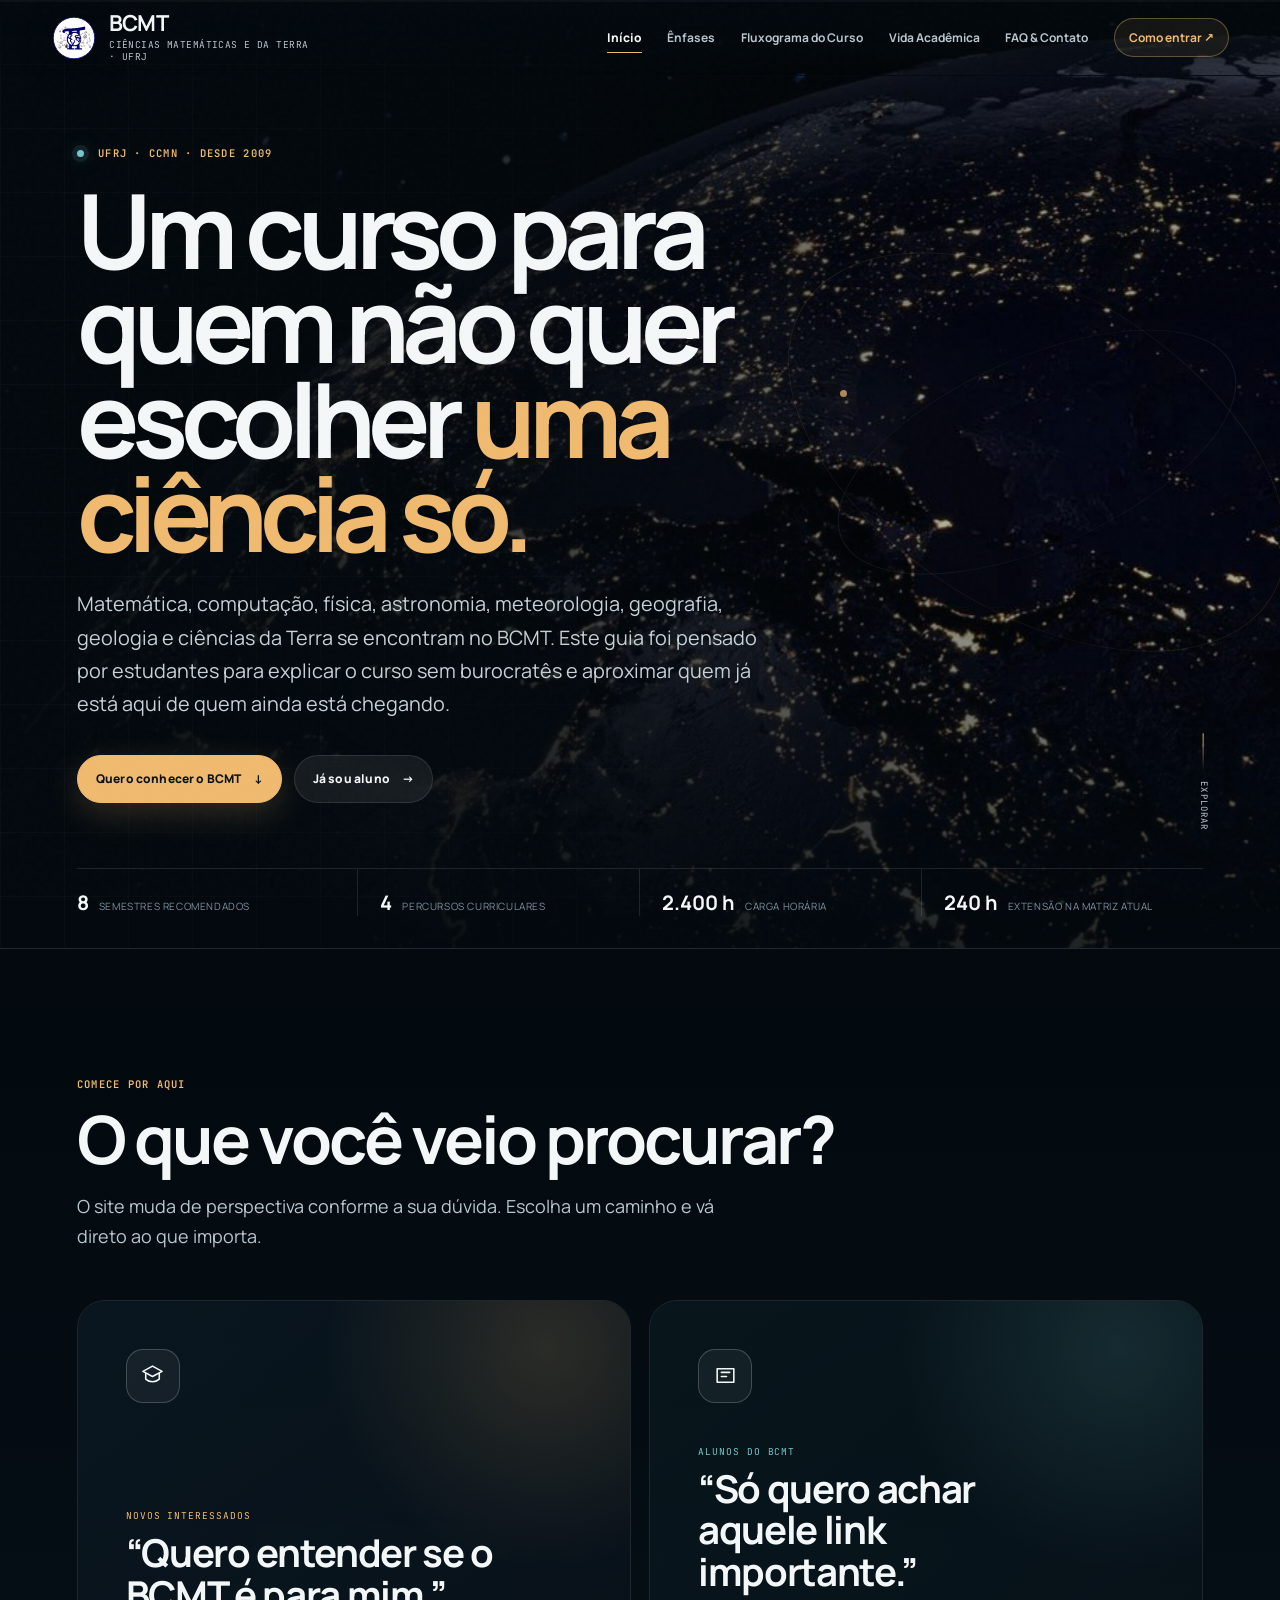
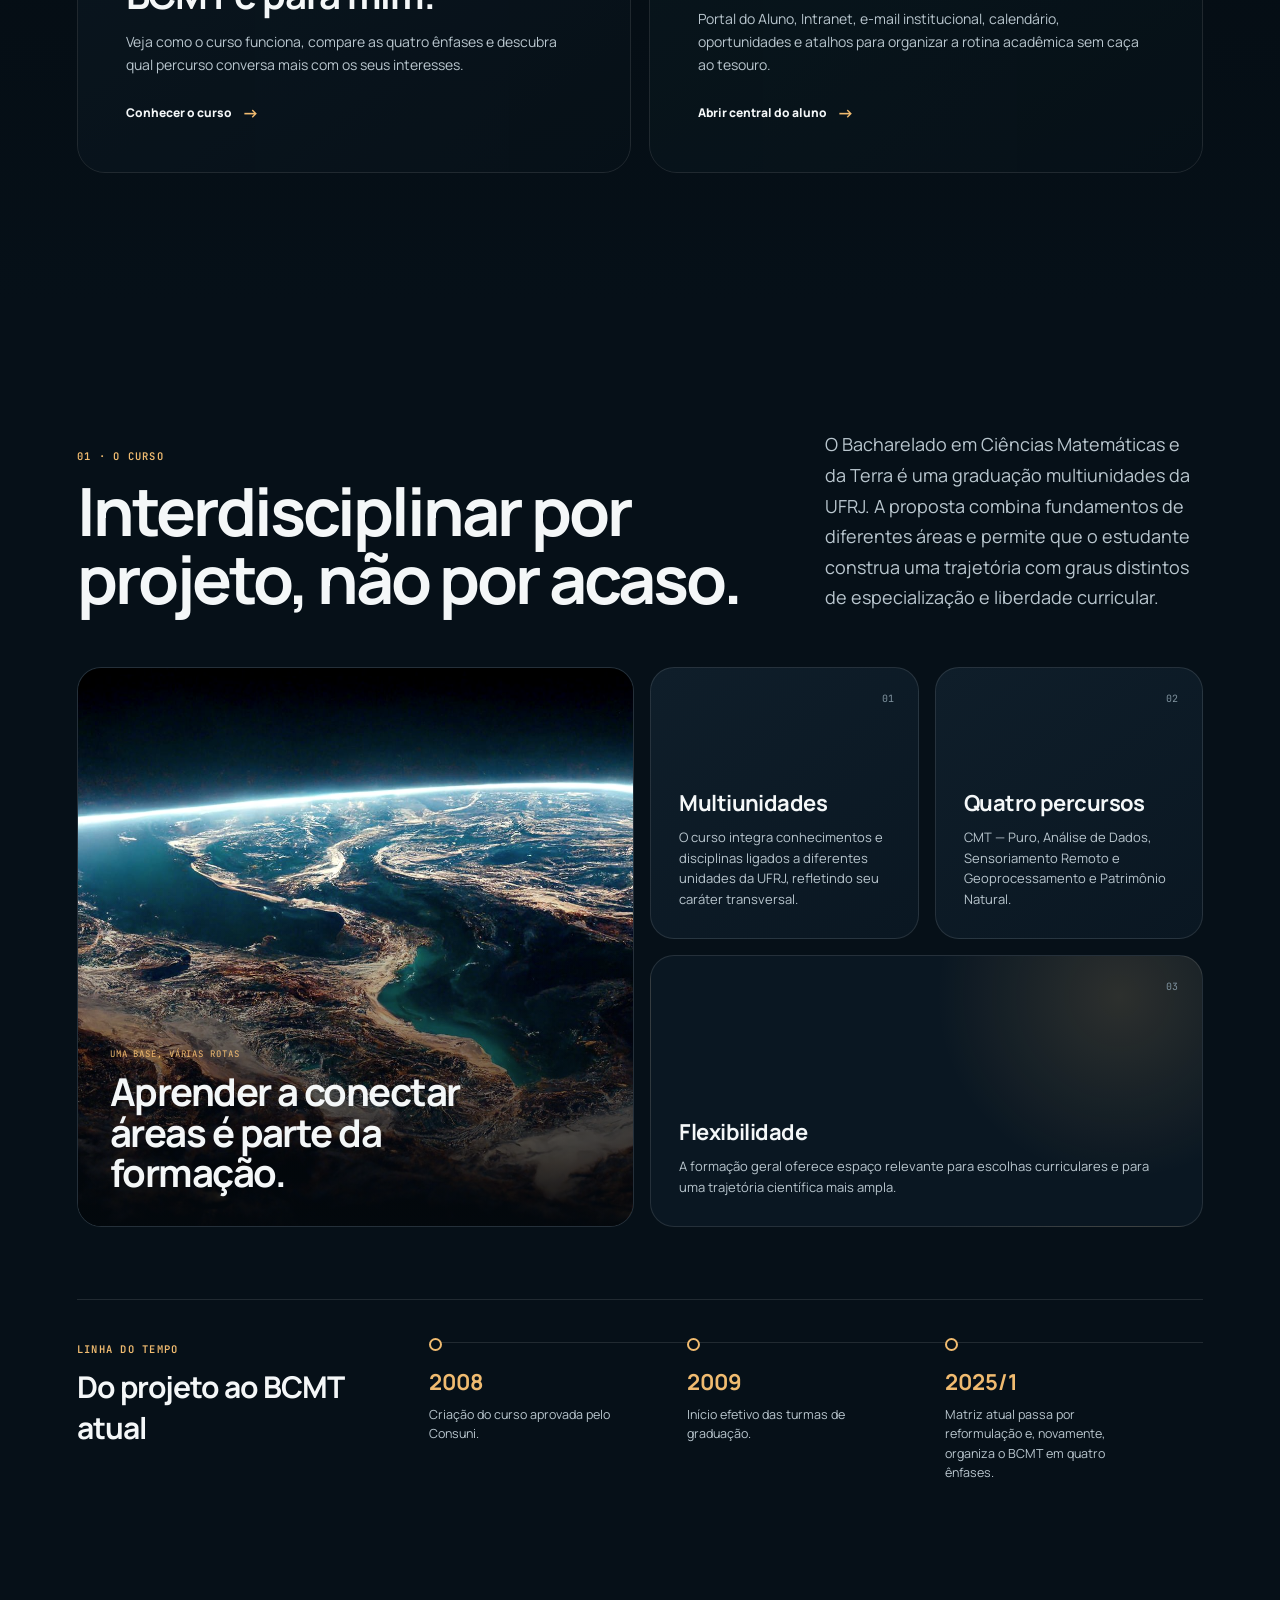
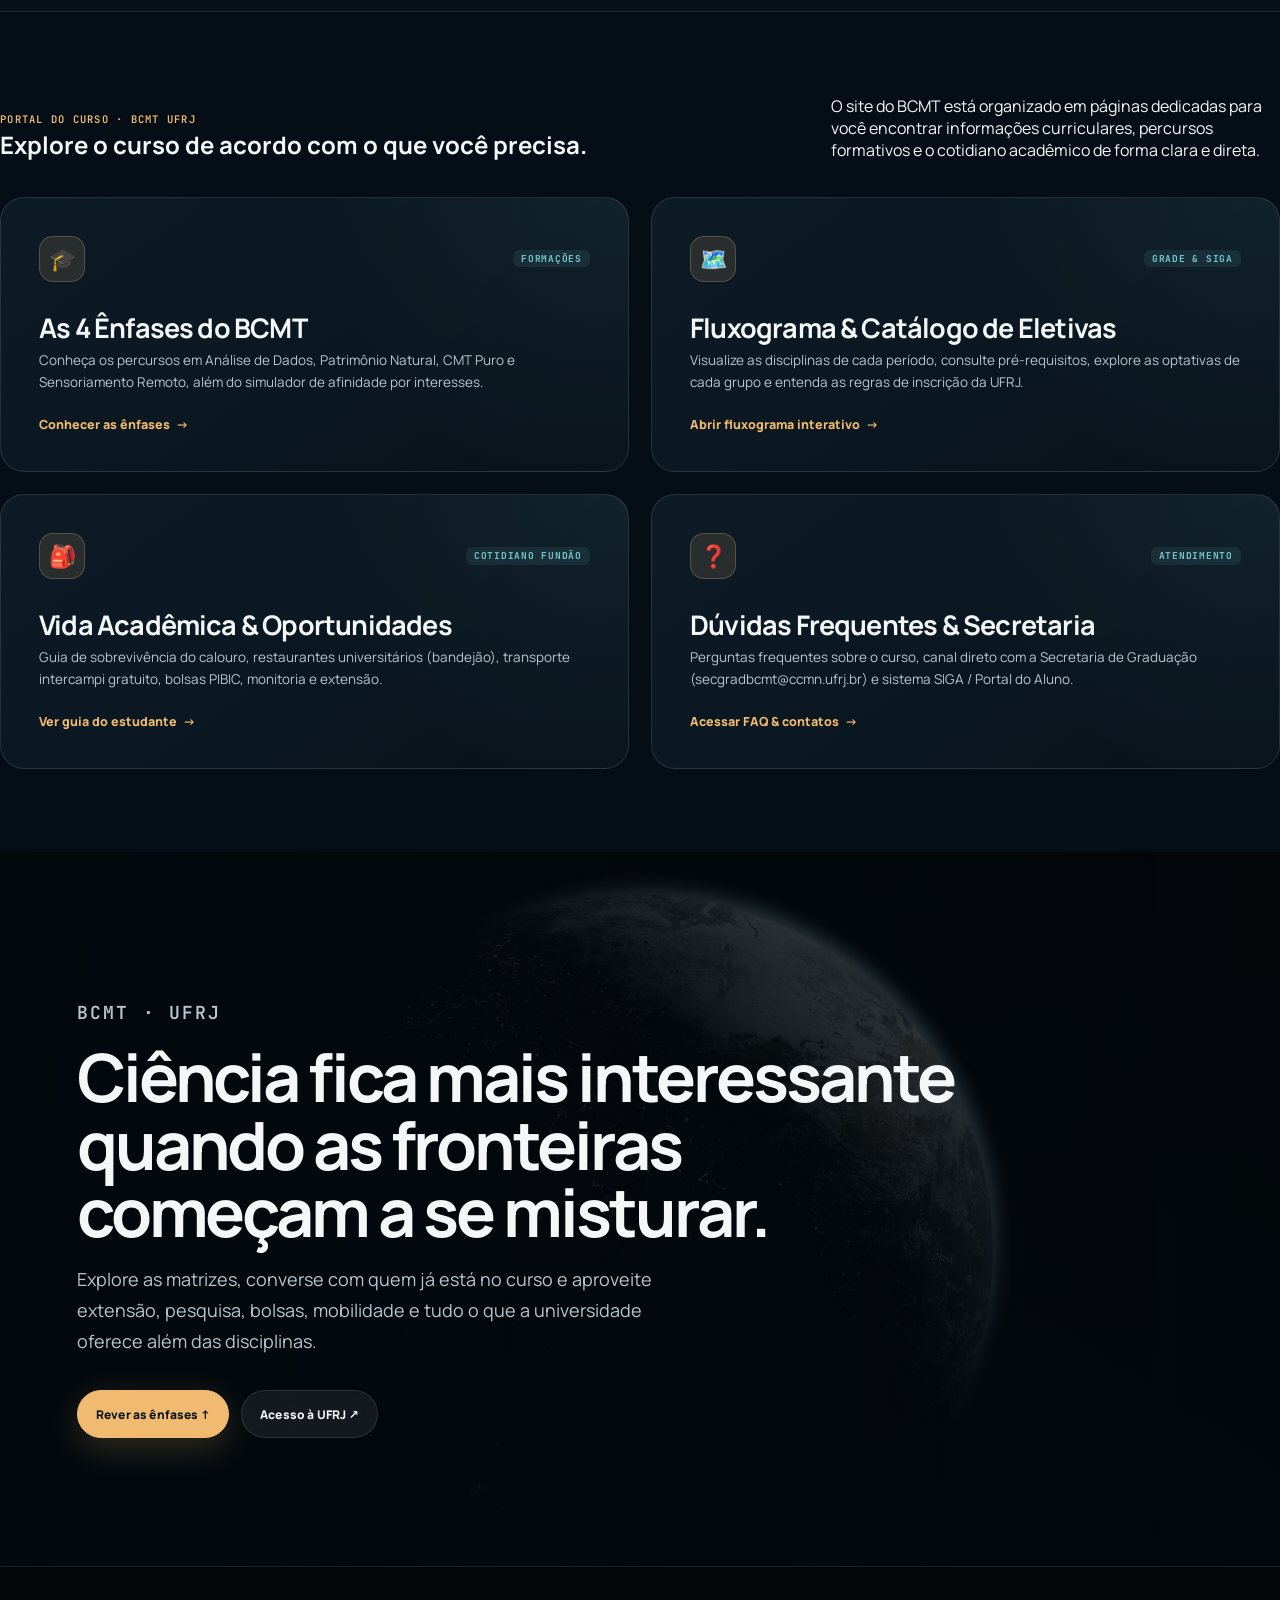
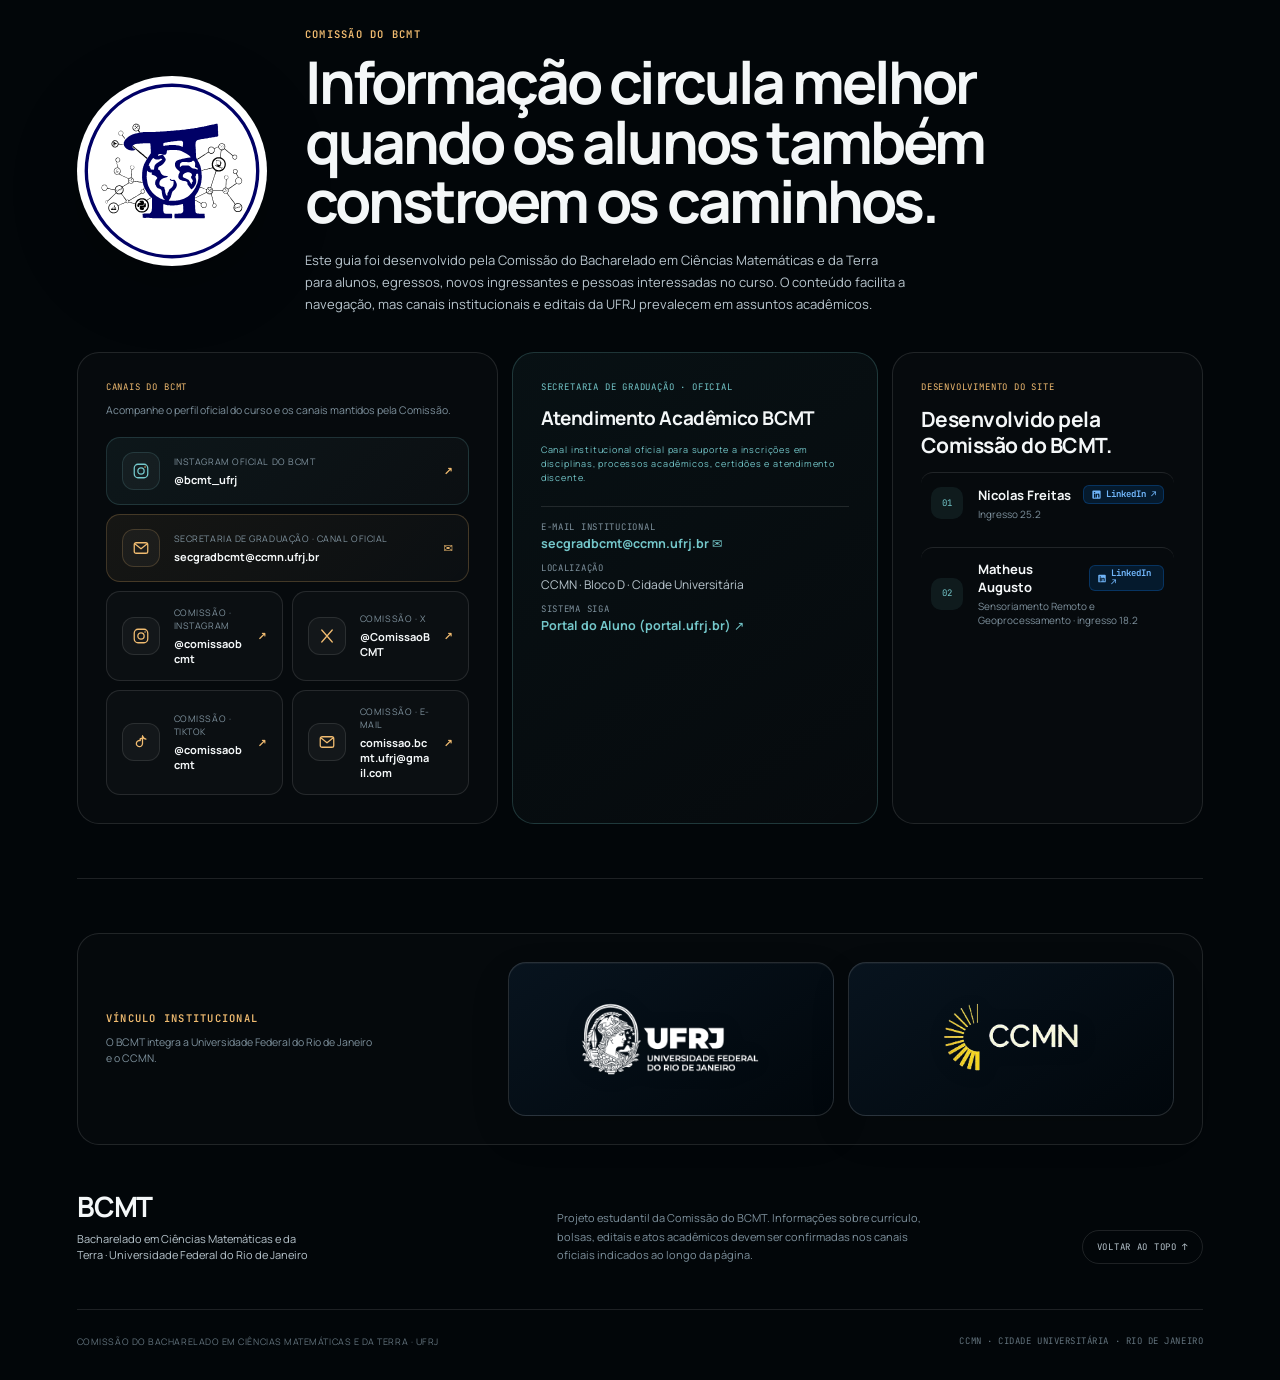
==== commit 60bead93: "feat: adiciona linkedin dos desenvolvedores, ajusta imagem do cmt puro e reordena canais oficiais" ====
--- a/index.html
+++ b/index.html
@@ -249,6 +249,10 @@
               <svg class="social-icon" viewBox="0 0 24 24" aria-hidden="true"><rect x="3" y="3" width="18" height="18" rx="5"/><circle cx="12" cy="12" r="4.2"/><circle cx="17.4" cy="6.7" r="1" class="social-fill"/></svg>
               <div><span>Instagram oficial do BCMT</span><b>@bcmt_ufrj</b></div><strong>↗</strong>
             </a>
+            <a class="official-course-social sec-course-social" href="mailto:secgradbcmt@ccmn.ufrj.br" aria-label="E-mail oficial da Secretaria de Graduação do BCMT">
+              <svg class="social-icon" viewBox="0 0 24 24" aria-hidden="true"><rect x="3" y="5" width="18" height="14" rx="2.5"/><path d="m4.5 7 7.5 6 7.5-6"/></svg>
+              <div><span>Secretaria de Graduação · Canal Oficial</span><b>secgradbcmt@ccmn.ufrj.br</b></div><strong>✉</strong>
+            </a>
             <a href="https://instagram.com/comissaobcmt" target="_blank" rel="noopener noreferrer" aria-label="Instagram da Comissão do BCMT, @comissaobcmt">
               <svg class="social-icon" viewBox="0 0 24 24" aria-hidden="true"><rect x="3" y="3" width="18" height="18" rx="5"/><circle cx="12" cy="12" r="4.2"/><circle cx="17.4" cy="6.7" r="1" class="social-fill"/></svg>
               <div><span>Comissão · Instagram</span><b>@comissaobcmt</b></div><strong>↗</strong>
@@ -260,10 +264,6 @@
             <a href="https://tiktok.com/@comissaobcmt" target="_blank" rel="noopener noreferrer" aria-label="TikTok da Comissão do BCMT, @comissaobcmt">
               <svg class="social-icon" viewBox="0 0 24 24" aria-hidden="true"><path d="M14 4v10.1a4.1 4.1 0 1 1-3-3.94V7.6a6.8 6.8 0 0 0 3-.7V4Z"/><path d="M14 4c.55 2.35 2.05 3.75 4.5 4.2"/></svg>
               <div><span>Comissão · TikTok</span><b>@comissaobcmt</b></div><strong>↗</strong>
-            </a>
-            <a class="official-course-social sec-course-social" href="mailto:secgradbcmt@ccmn.ufrj.br" aria-label="E-mail oficial da Secretaria de Graduação do BCMT">
-              <svg class="social-icon" viewBox="0 0 24 24" aria-hidden="true"><rect x="3" y="5" width="18" height="14" rx="2.5"/><path d="m4.5 7 7.5 6 7.5-6"/></svg>
-              <div><span>Secretaria de Graduação · Canal Oficial</span><b>secgradbcmt@ccmn.ufrj.br</b></div><strong>✉</strong>
             </a>
             <a href="mailto:comissao.bcmt.ufrj@gmail.com" aria-label="E-mail da Comissão do BCMT">
               <svg class="social-icon" viewBox="0 0 24 24" aria-hidden="true"><rect x="3" y="5" width="18" height="14" rx="2.5"/><path d="m4.5 7 7.5 6 7.5-6"/></svg>
@@ -295,8 +295,32 @@
         <div class="credits-card">
           <p class="mono">DESENVOLVIMENTO DO SITE</p>
           <h3>Desenvolvido pela Comissão do BCMT.</h3>
-          <div class="student-credit"><span>01</span><div><b>Nicolas Freitas</b><small>Ingresso 25.2</small></div></div>
-          <div class="student-credit"><span>02</span><div><b>Matheus Augusto</b><small>Sensoriamento Remoto e Geoprocessamento · ingresso 18.2</small></div></div>
+          <a class="student-credit" href="https://www.linkedin.com/in/freitasnicolass/" target="_blank" rel="noopener noreferrer" aria-label="Perfil no LinkedIn de Nicolas Freitas (abre em nova aba)">
+            <span>01</span>
+            <div>
+              <div class="student-credit-header">
+                <b>Nicolas Freitas</b>
+                <span class="credit-linkedin-badge">
+                  <svg viewBox="0 0 24 24" width="11" height="11" fill="currentColor" aria-hidden="true"><path d="M19 3a2 2 0 0 1 2 2v14a2 2 0 0 1-2 2H5a2 2 0 0 1-2-2V5a2 2 0 0 1 2-2h14m-.5 15.5v-5.3a3.26 3.26 0 0 0-3.26-3.26c-.85 0-1.84.52-2.28 1.3v-1.11h-2.79v8.37h2.79v-4.93c0-.77.62-1.4 1.39-1.4a1.4 1.4 0 0 1 1.4 1.4v4.93h2.75M6.46 10.9v8.37H9.2V10.9H6.46M7.83 6.64a1.64 1.64 0 1 0 0 3.28 1.64 1.64 0 0 0 0-3.28Z"/></svg>
+                  LinkedIn ↗
+                </span>
+              </div>
+              <small>Ingresso 25.2</small>
+            </div>
+          </a>
+          <a class="student-credit" href="https://www.linkedin.com/in/mattaugustt/" target="_blank" rel="noopener noreferrer" aria-label="Perfil no LinkedIn de Matheus Augusto (abre em nova aba)">
+            <span>02</span>
+            <div>
+              <div class="student-credit-header">
+                <b>Matheus Augusto</b>
+                <span class="credit-linkedin-badge">
+                  <svg viewBox="0 0 24 24" width="11" height="11" fill="currentColor" aria-hidden="true"><path d="M19 3a2 2 0 0 1 2 2v14a2 2 0 0 1-2 2H5a2 2 0 0 1-2-2V5a2 2 0 0 1 2-2h14m-.5 15.5v-5.3a3.26 3.26 0 0 0-3.26-3.26c-.85 0-1.84.52-2.28 1.3v-1.11h-2.79v8.37h2.79v-4.93c0-.77.62-1.4 1.39-1.4a1.4 1.4 0 0 1 1.4 1.4v4.93h2.75M6.46 10.9v8.37H9.2V10.9H6.46M7.83 6.64a1.64 1.64 0 1 0 0 3.28 1.64 1.64 0 0 0 0-3.28Z"/></svg>
+                  LinkedIn ↗
+                </span>
+              </div>
+              <small>Sensoriamento Remoto e Geoprocessamento · ingresso 18.2</small>
+            </div>
+          </a>
         </div>
       </div>
     </div>
--- a/style.css
+++ b/style.css
@@ -308,10 +308,14 @@
 .social-links b{display:block;min-width:0;margin-top:4px;overflow-wrap:anywhere;font-size:11px}
 .social-links strong{color:var(--accent);font-size:11px}
 .credits-card h3{max-width:26ch;margin-top:13px;font-size:21px;line-height:1.25;letter-spacing:-.025em}
-.student-credit{display:grid;grid-template-columns:34px 1fr;gap:13px;align-items:center;margin-top:17px;padding-top:17px;border-top:1px solid var(--line)}
+.student-credit{display:grid;grid-template-columns:34px 1fr;gap:13px;align-items:center;margin-top:14px;padding:12px 10px;border-top:1px solid var(--line);border-radius:12px;text-decoration:none;transition:background .2s ease,transform .2s ease}
+a.student-credit:hover{background:rgba(255,255,255,.04);transform:translateX(3px)}
 .student-credit>span{display:grid;place-items:center;width:32px;height:32px;border-radius:10px;background:rgba(116,199,202,.09);color:var(--accent-2);font:9px/1 'JetBrains Mono',monospace}
-.student-credit b{display:block;font-size:13px}
-.student-credit small{display:block;margin-top:4px;color:var(--faint);font-size:10px;line-height:1.4}
+.student-credit-header{display:flex;align-items:center;justify-content:space-between;gap:8px}
+.student-credit b{display:block;font-size:13px;color:var(--text)}
+.student-credit small{display:block;margin-top:3px;color:var(--faint);font-size:10px;line-height:1.4}
+.credit-linkedin-badge{display:inline-flex;align-items:center;gap:4px;font:700 9px/1 'JetBrains Mono',monospace;padding:3px 7px;border-radius:6px;background:rgba(10,102,194,.18);color:#70b5f9;border:1px solid rgba(10,102,194,.35);transition:background .2s ease,color .2s ease}
+a.student-credit:hover .credit-linkedin-badge{background:#0a66c2;color:#fff}
 
 footer{padding:60px clamp(20px,6vw,88px) 32px;background:#020609;border-top:1px solid var(--line)}
 .institutional-strip{max-width:1500px;margin:0 auto 42px;padding:28px;border:1px solid var(--line);border-radius:22px;background:rgba(255,255,255,.015);display:grid;grid-template-columns:minmax(220px,.72fr) minmax(0,1.28fr);gap:28px;align-items:center}
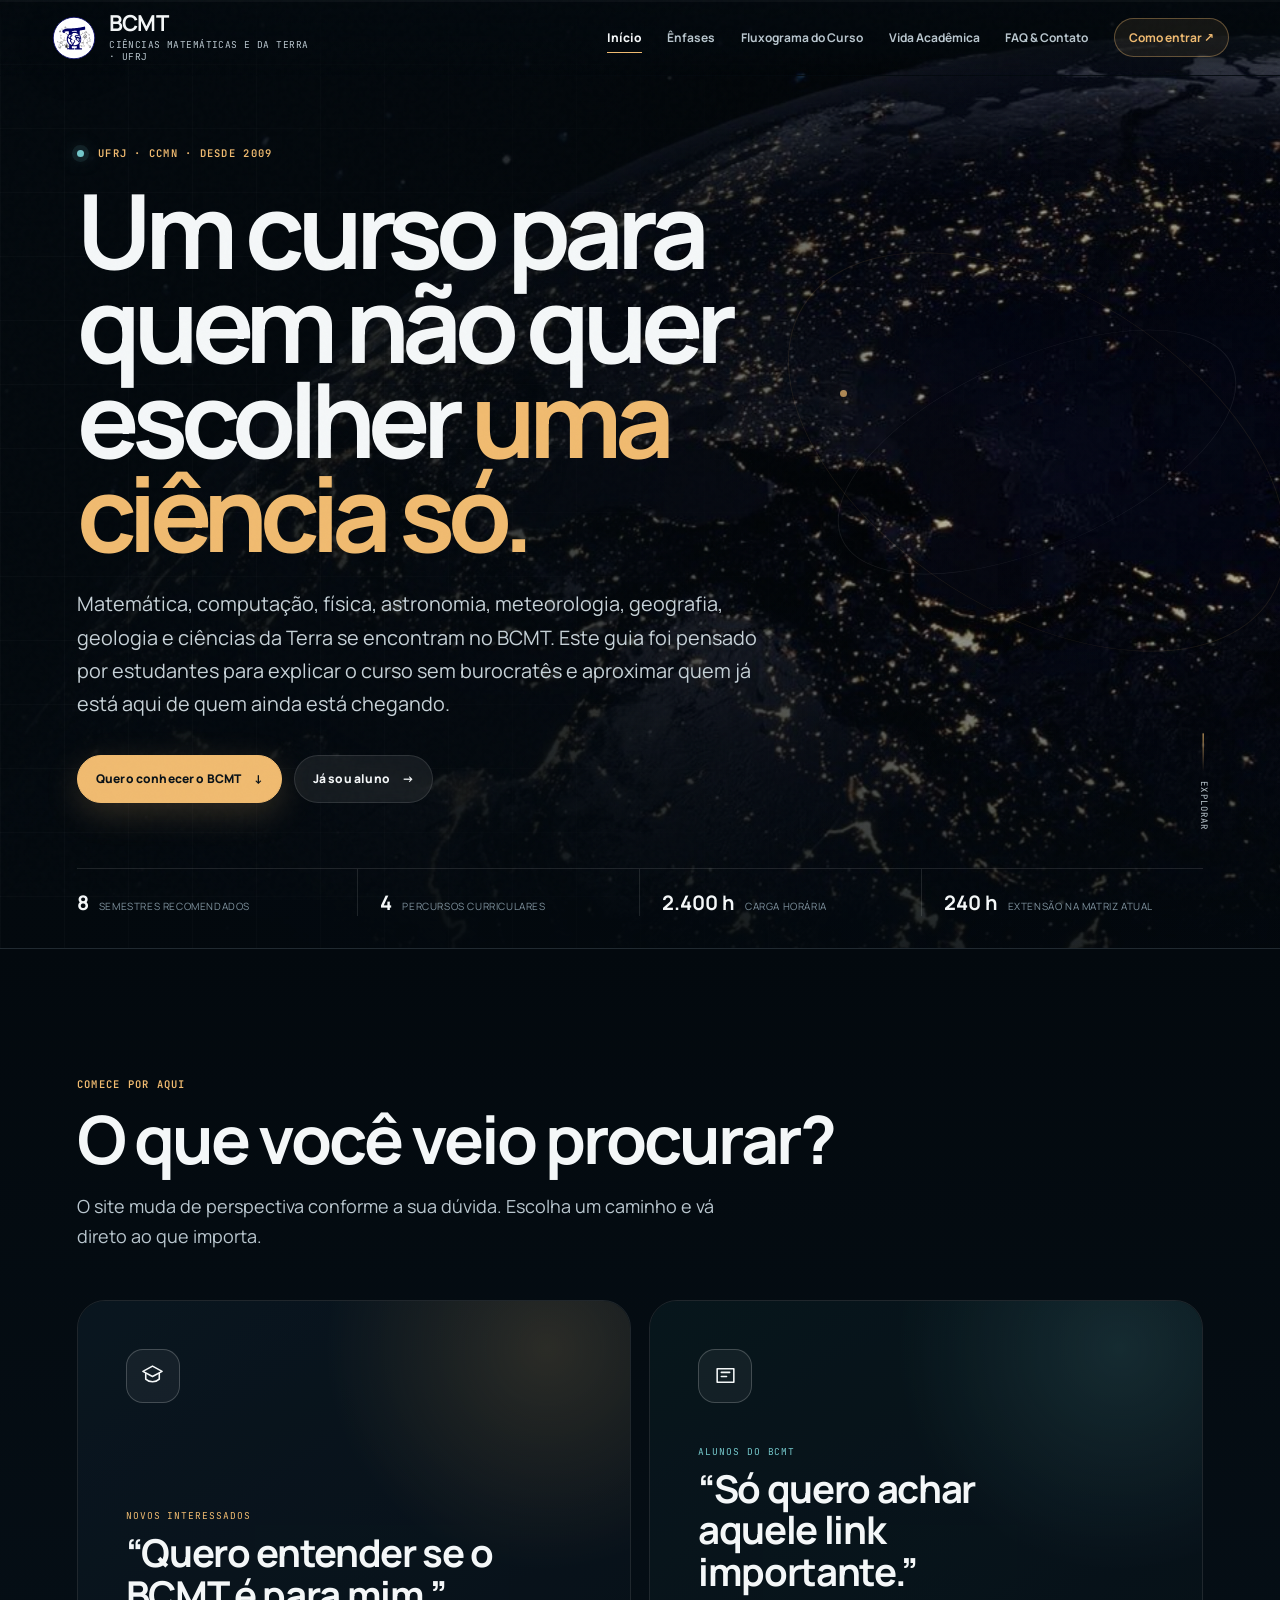
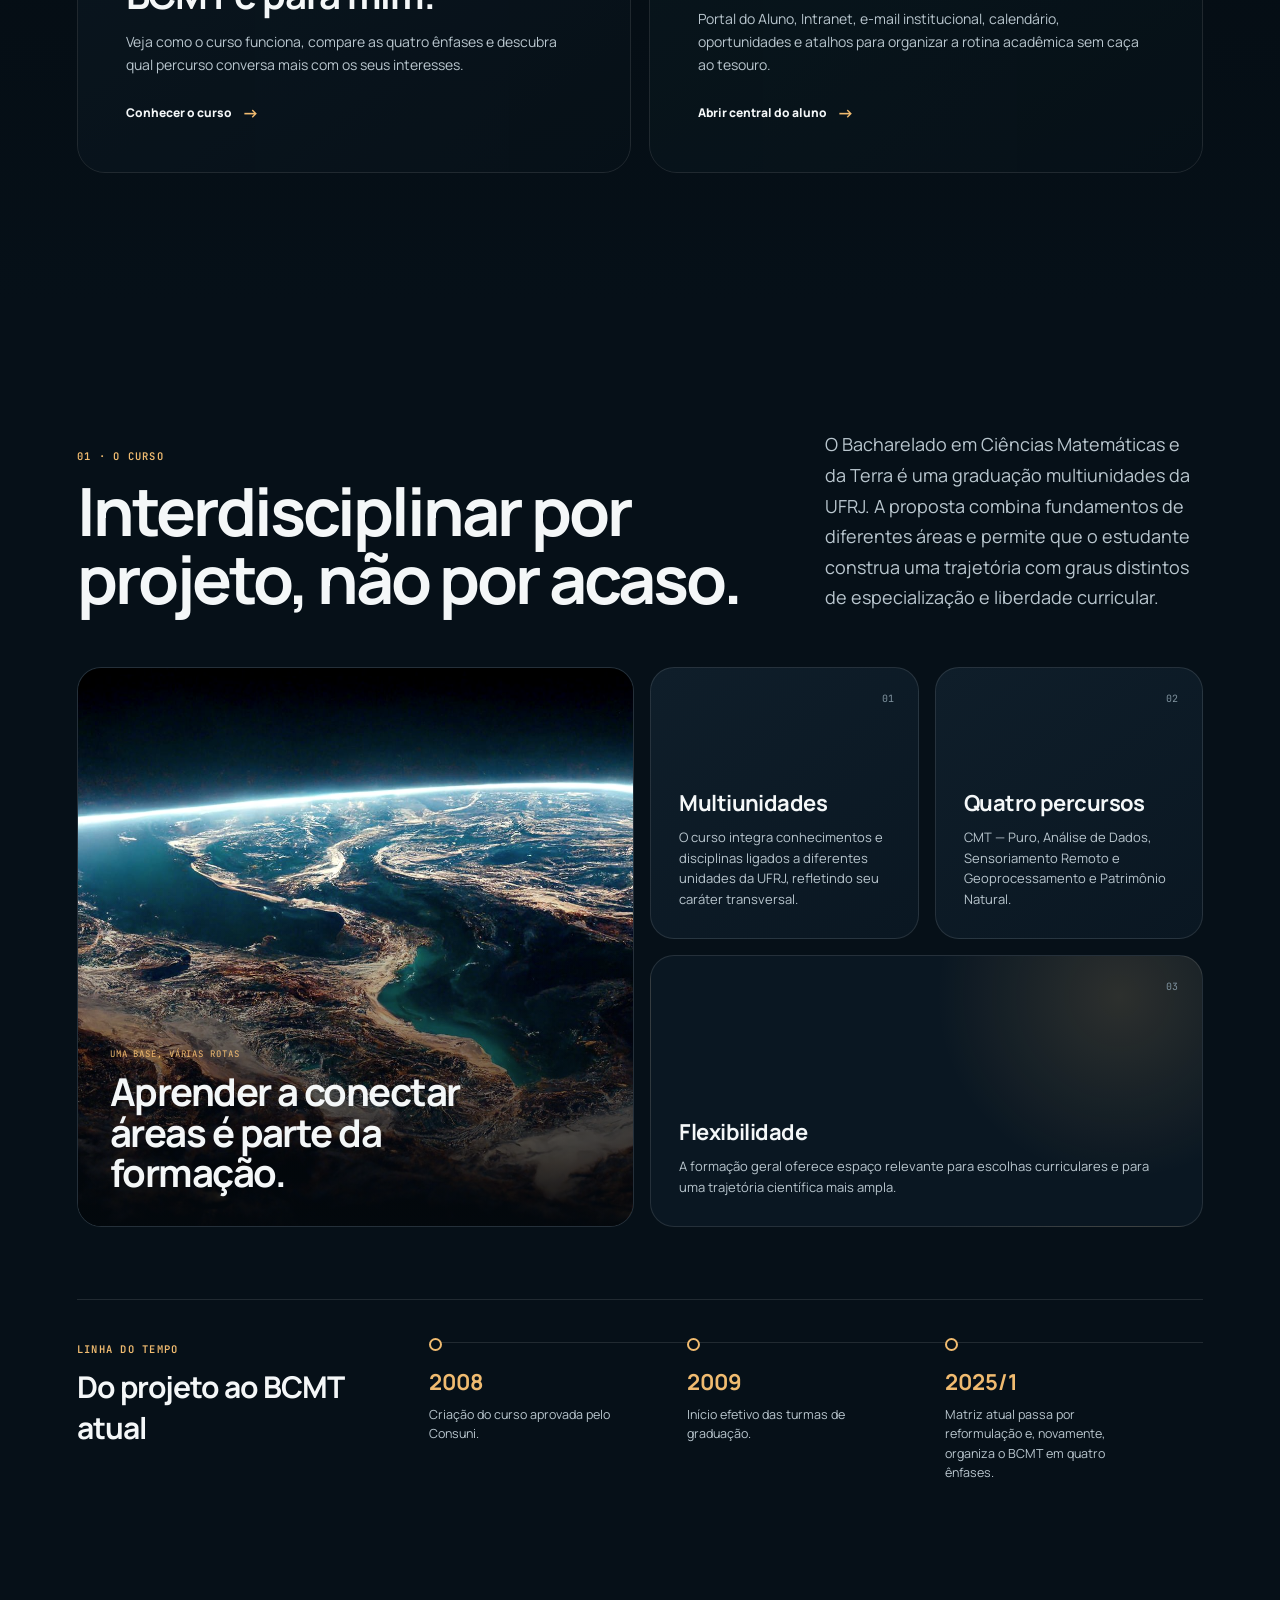
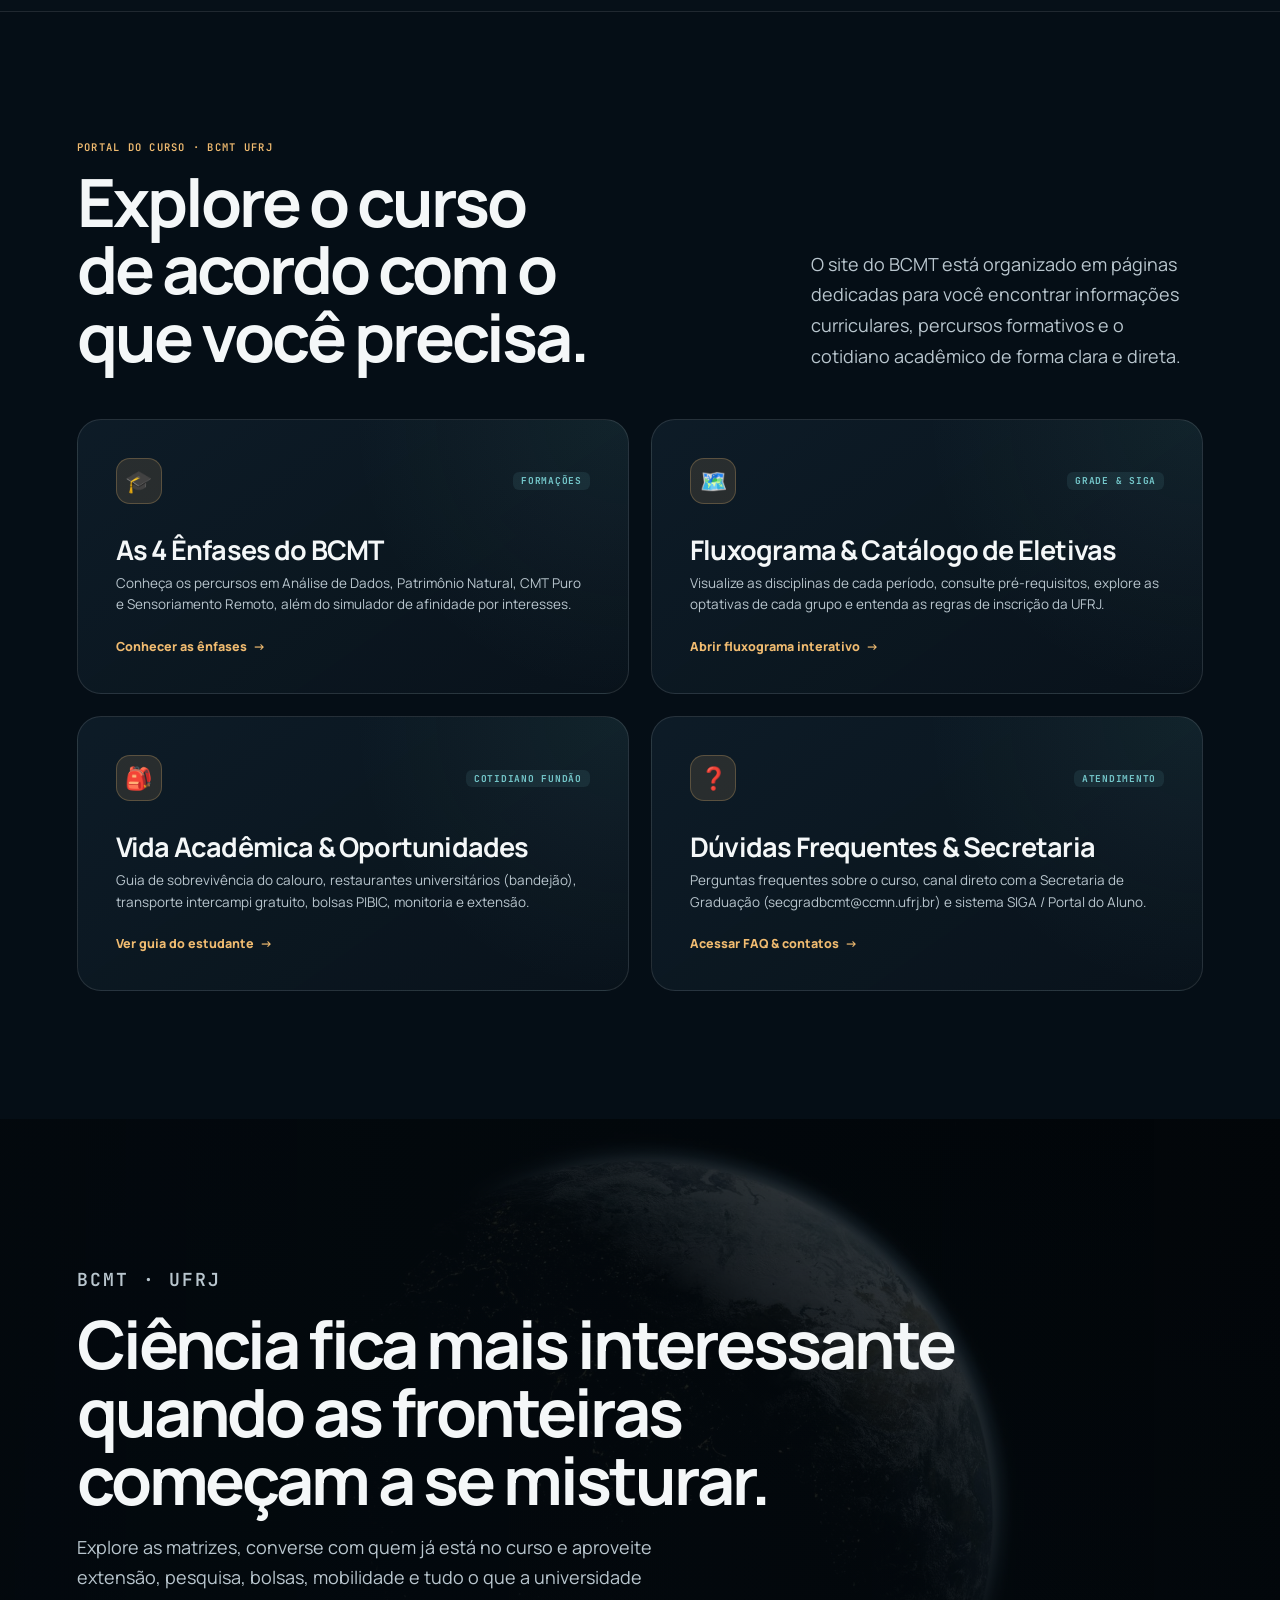
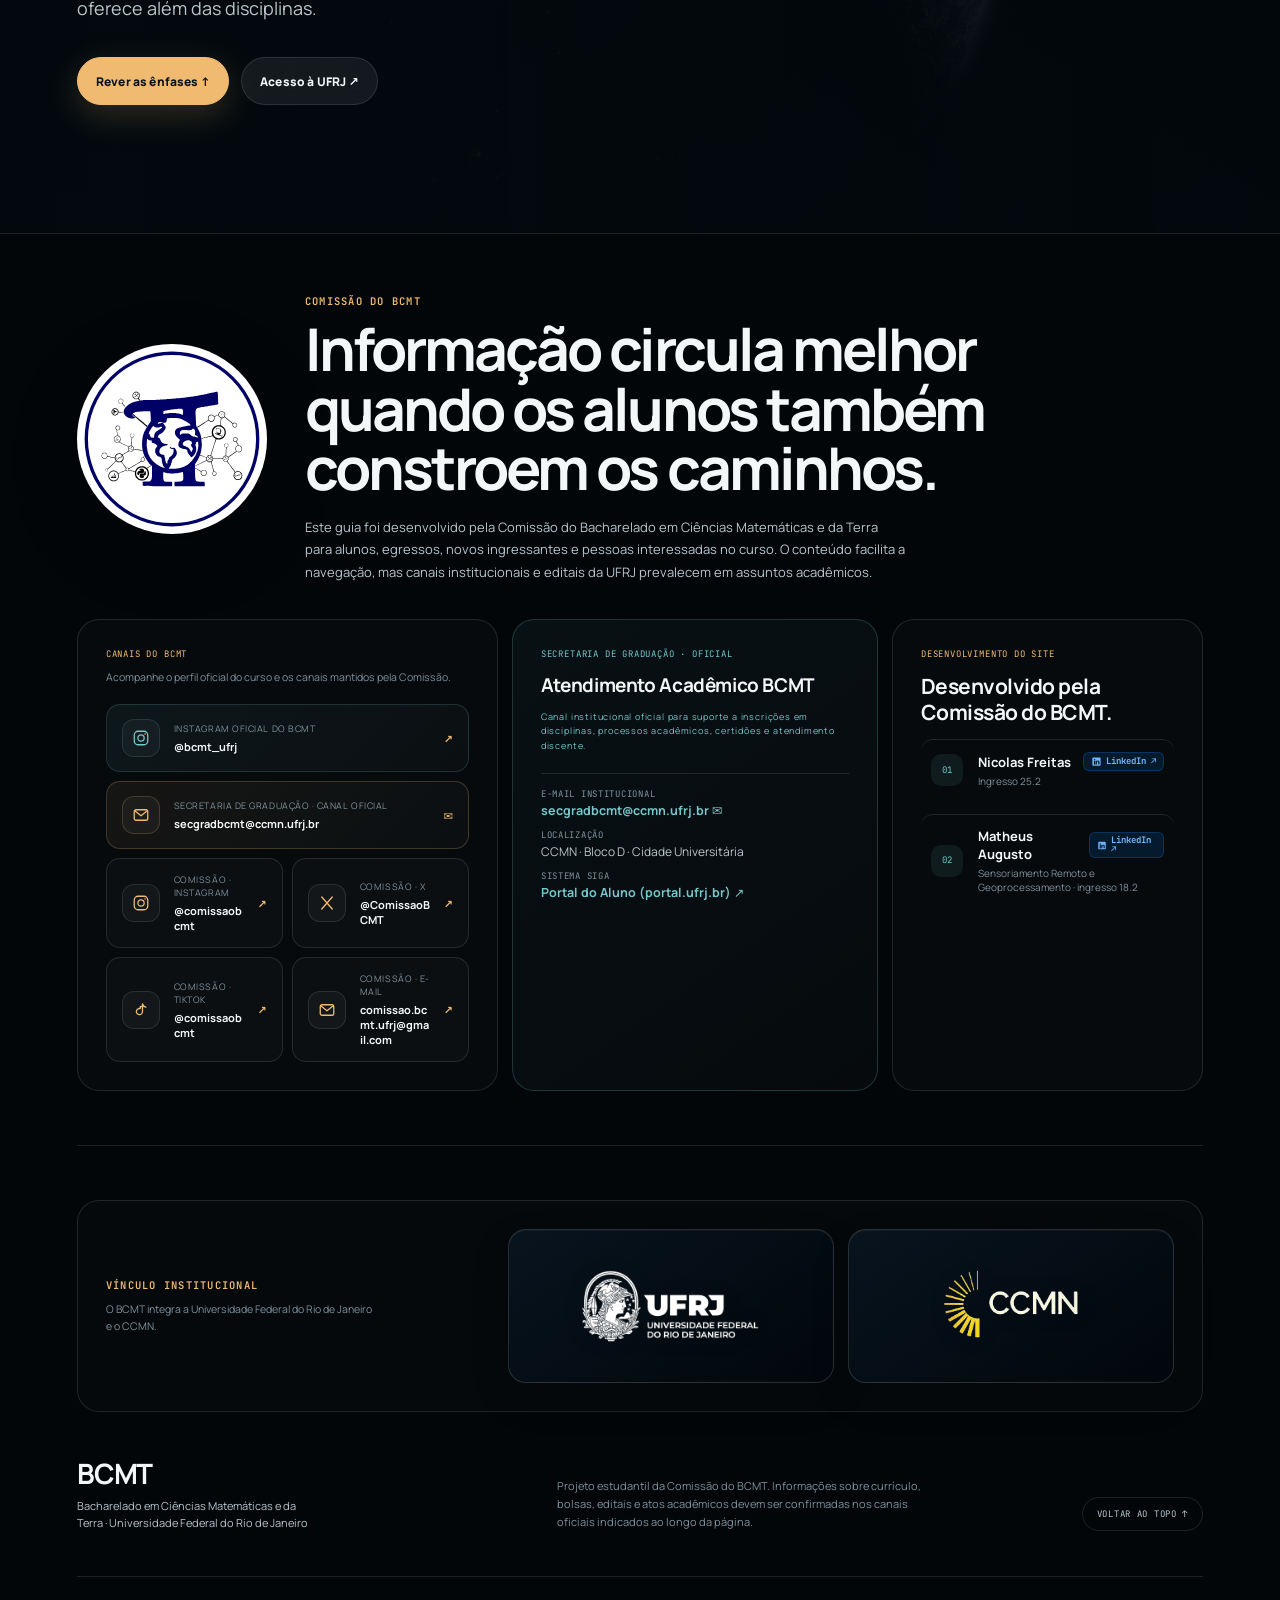
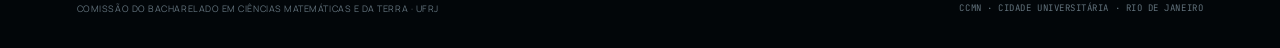
==== commit dae712d0: "fix(layout): corrige espacamento e alinhamento do portal do curso na home" ====
--- a/index.html
+++ b/index.html
@@ -155,12 +155,12 @@
     </section>
 
     <section class="purpose-hub section" id="explore" aria-labelledby="hub-title">
-      <div class="split-heading">
-        <div class="split-lead reveal">
-          <span class="eyebrow mono">PORTAL DO CURSO · BCMT UFRJ</span>
+      <div class="section-heading split-heading reveal">
+        <div>
+          <p class="eyebrow mono">PORTAL DO CURSO · BCMT UFRJ</p>
           <h2 id="hub-title">Explore o curso de acordo com o que você precisa.</h2>
         </div>
-        <p class="split-summary reveal">O site do BCMT está organizado em páginas dedicadas para você encontrar informações curriculares, percursos formativos e o cotidiano acadêmico de forma clara e direta.</p>
+        <p>O site do BCMT está organizado em páginas dedicadas para você encontrar informações curriculares, percursos formativos e o cotidiano acadêmico de forma clara e direta.</p>
       </div>
 
       <div class="purpose-grid">
@@ -351,7 +351,6 @@
     </div>
   </footer>
 
-  <script src="curriculum-data.js"></script>
   <script src="script.js"></script>
 </body>
 </html>
--- a/style.css
+++ b/style.css
@@ -2255,7 +2255,6 @@
 
 /* Purpose Navigation Hub on index.html */
 .purpose-hub{
-  padding:clamp(48px, 6.5vw, 88px) 0;
   background:#050e16;
   border-top:1px solid var(--line);
 }
@@ -2263,11 +2262,11 @@
   display:grid;
   grid-template-columns:repeat(2, 1fr);
   gap:22px;
-  margin-top:36px;
 }
 @media (max-width: 768px){
   .purpose-grid{
     grid-template-columns:1fr;
+    gap:16px;
   }
 }
 .purpose-card{
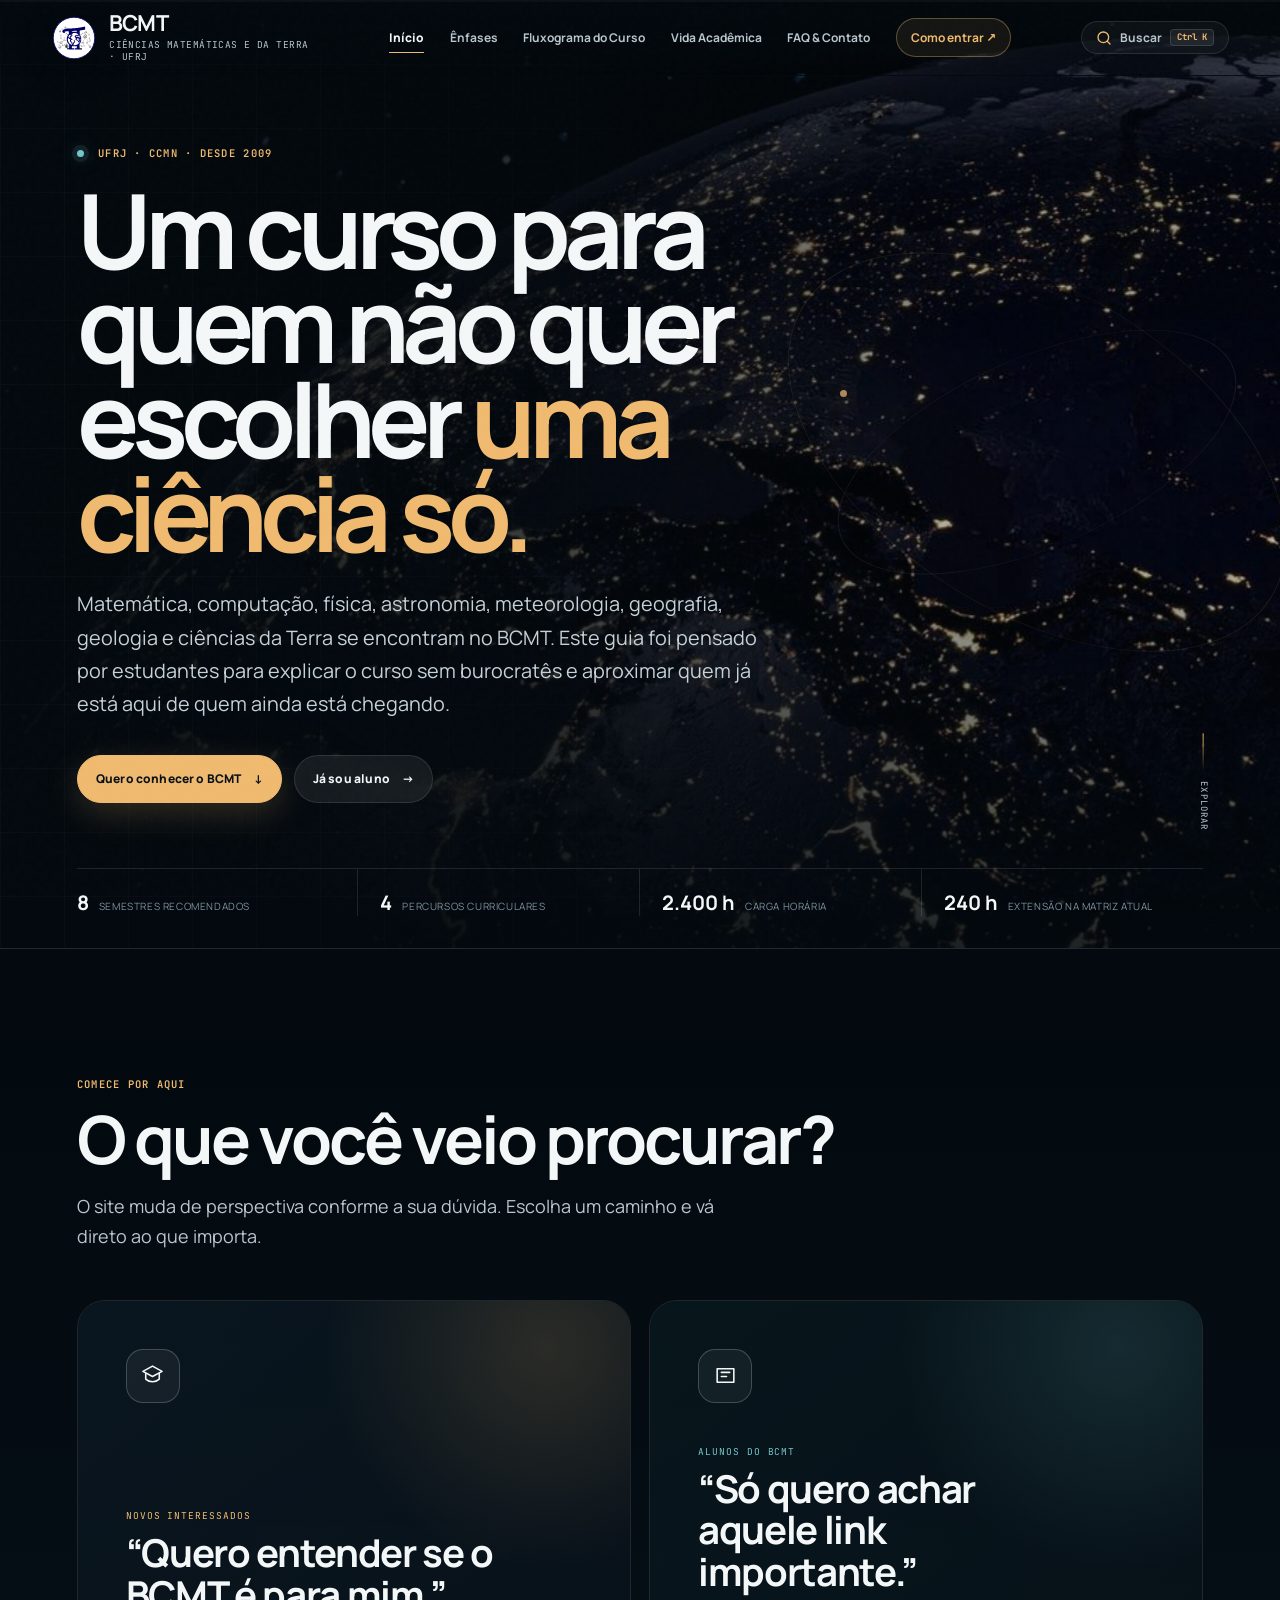
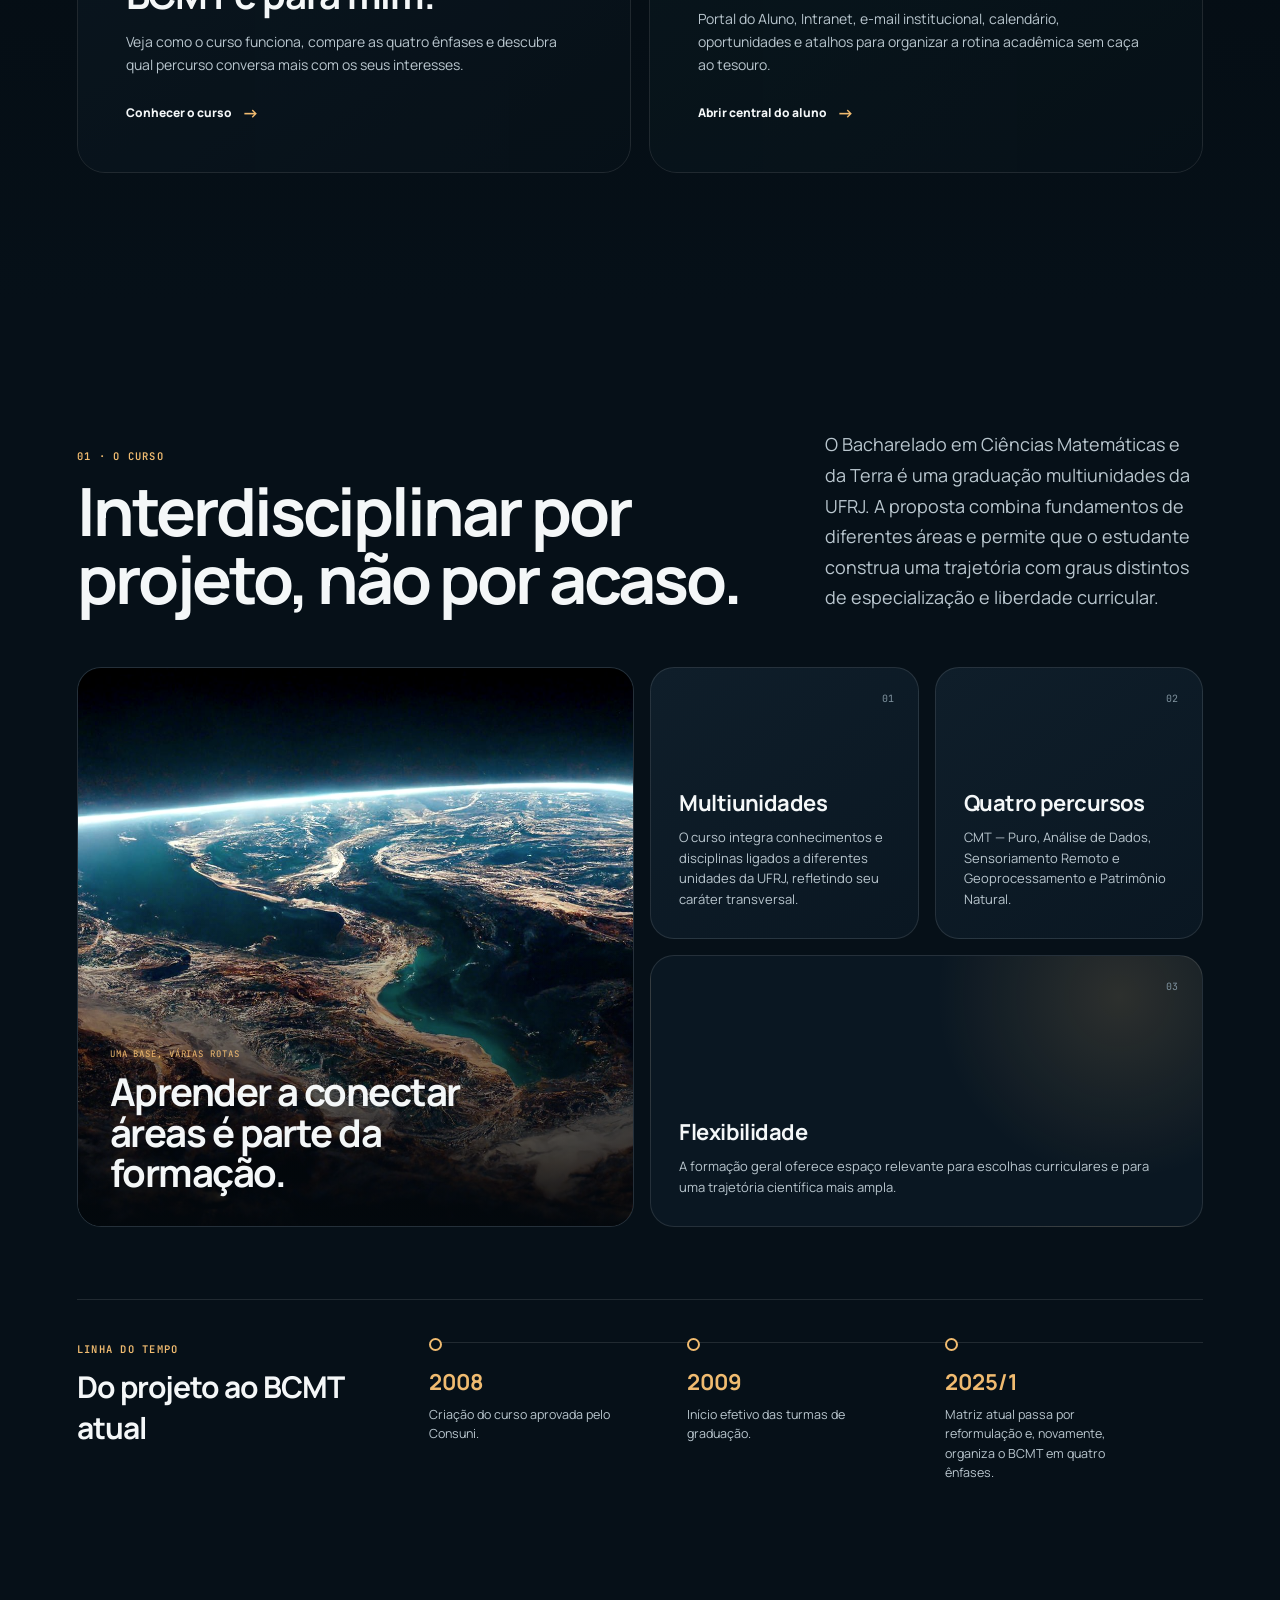
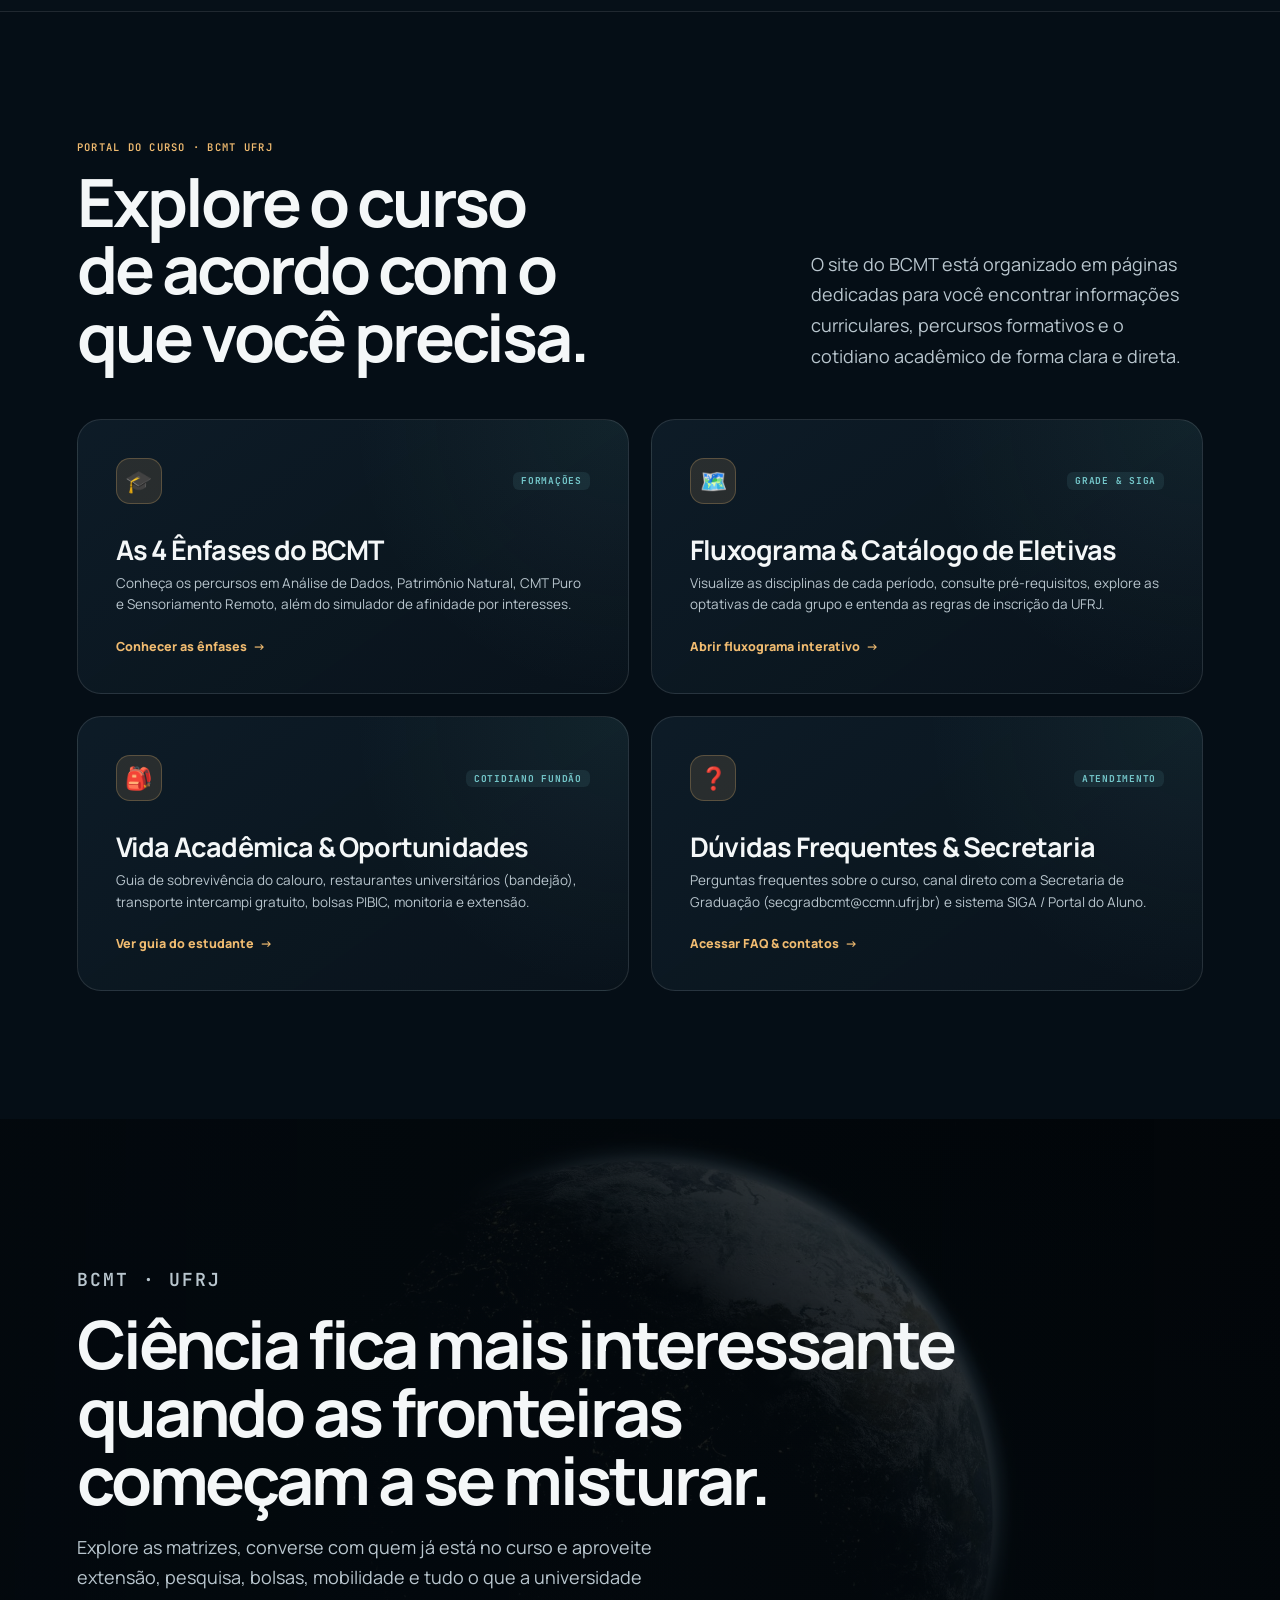
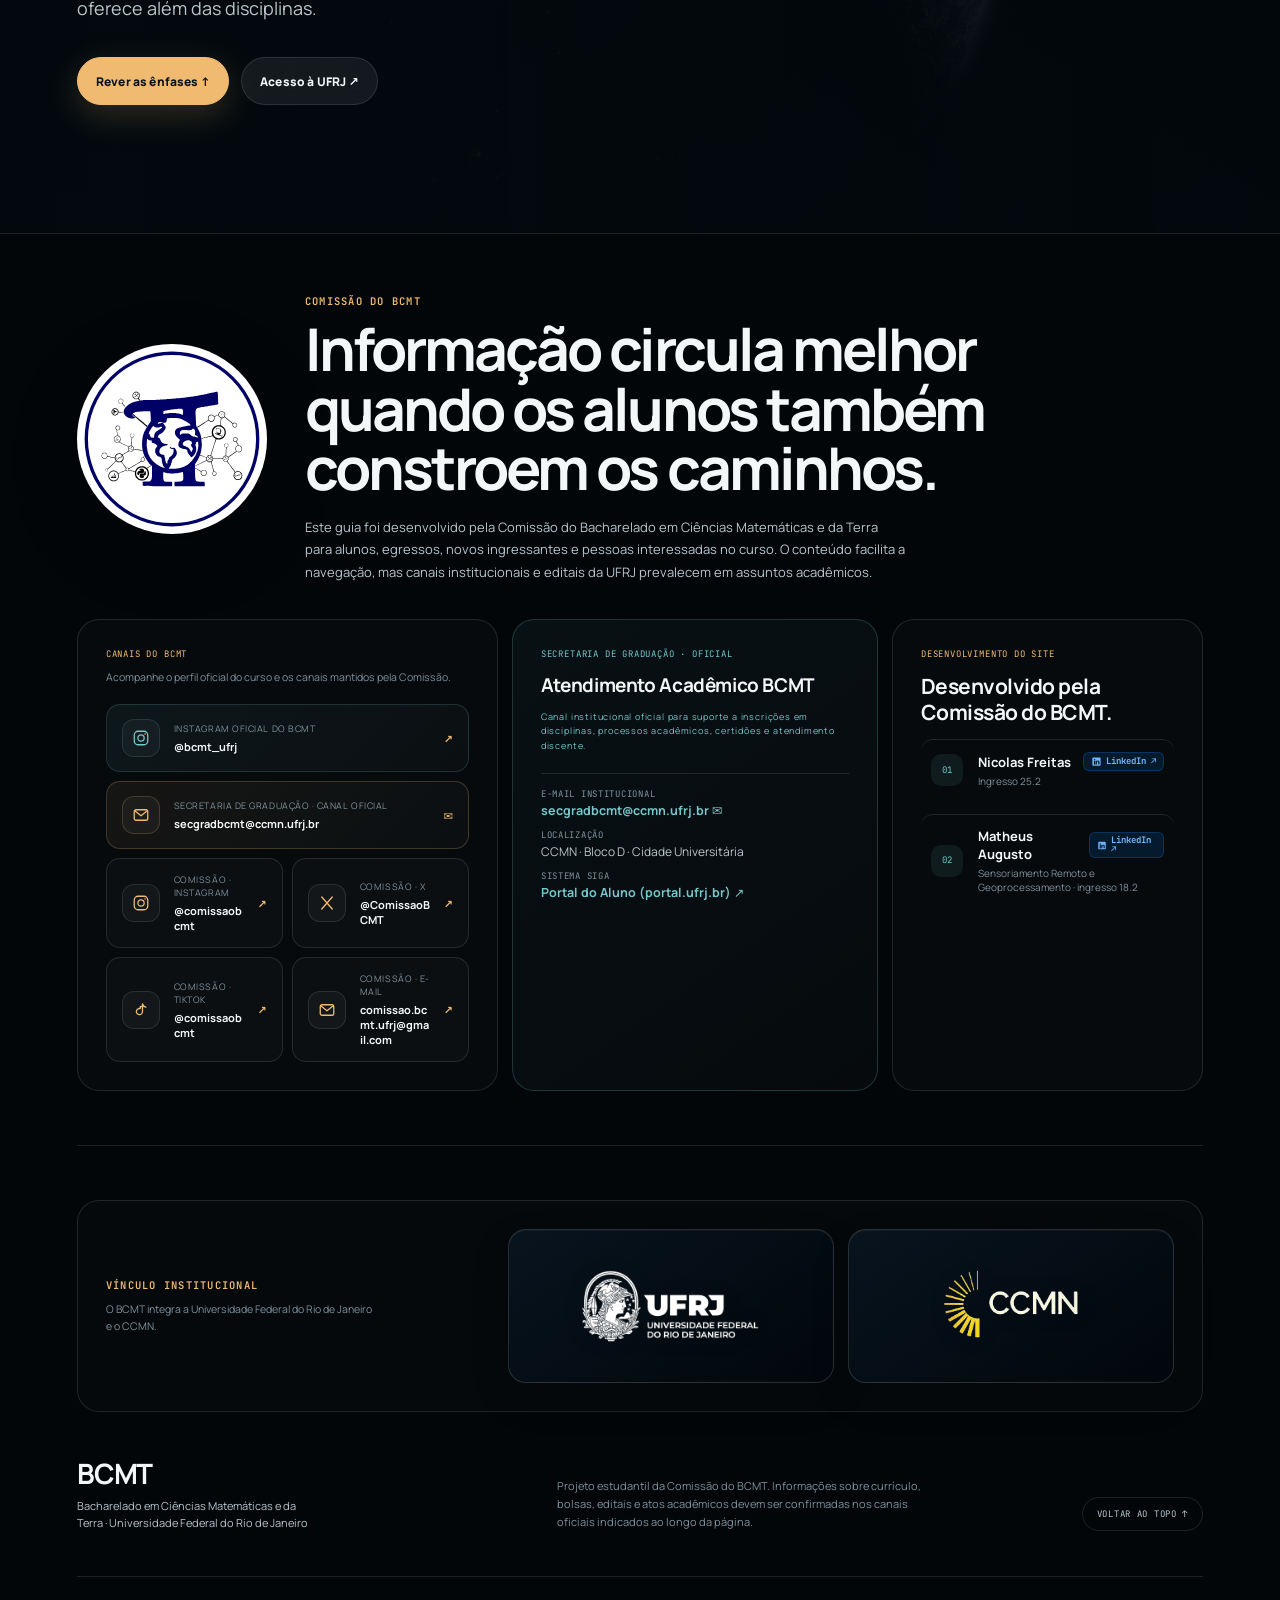
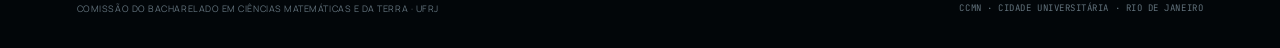
==== commit 9c130ccb: "feat: adiciona pesquisa global rapida com atalhos, filtros por categoria e busca em tempo real" ====
--- a/index.html
+++ b/index.html
@@ -31,11 +31,7 @@
       </span>
     </a>
 
-    <button class="menu-toggle" id="menuToggle" type="button" aria-expanded="false" aria-controls="navLinks" aria-label="Abrir menu">
-      <span></span><span></span><span></span>
-    </button>
-
-        <nav class="links" id="navLinks" aria-label="Navegação principal">
+    <nav class="links" id="navLinks" aria-label="Navegação principal">
       <a href="index.html" class="nav-link-item is-active" aria-current="page">Início</a>
       <a href="enfases.html" class="nav-link-item">Ênfases</a>
       <a href="fluxograma.html" class="nav-link-item">Fluxograma do Curso</a>
@@ -43,6 +39,21 @@
       <a href="faq.html" class="nav-link-item">FAQ & Contato</a>
       <a class="nav-cta" href="https://www.acessograduacao.ufrj.br/" target="_blank" rel="noopener noreferrer">Como entrar <span aria-hidden="true">↗</span></a>
     </nav>
+
+    <div class="header-actions">
+      <button class="site-search-btn" id="siteSearchBtn" type="button" aria-label="Pesquisar no portal do BCMT (Ctrl+K)">
+        <svg viewBox="0 0 24 24" width="16" height="16" aria-hidden="true" fill="none" stroke="currentColor" stroke-width="2" stroke-linecap="round" stroke-linejoin="round">
+          <circle cx="11" cy="11" r="8"></circle>
+          <line x1="21" y1="21" x2="16.65" y2="16.65"></line>
+        </svg>
+        <span class="search-btn-label">Buscar</span>
+        <kbd class="search-kbd">Ctrl K</kbd>
+      </button>
+
+      <button class="menu-toggle" id="menuToggle" type="button" aria-expanded="false" aria-controls="navLinks" aria-label="Abrir menu">
+      <span></span><span></span><span></span>
+    </button>
+    </div>
   </header>
 
   <main id="conteudo">
@@ -226,6 +237,47 @@
         </div>
       </div>
     </section>
+
+    <!-- Modal de Pesquisa Global no Site -->
+  <dialog class="site-search-modal" id="siteSearchModal" aria-label="Pesquisa global no portal do BCMT">
+    <div class="site-search-box">
+      <div class="site-search-top">
+        <div class="site-search-field">
+          <svg class="search-field-icon" viewBox="0 0 24 24" width="18" height="18" aria-hidden="true" fill="none" stroke="currentColor" stroke-width="2" stroke-linecap="round" stroke-linejoin="round">
+            <circle cx="11" cy="11" r="8"></circle>
+            <line x1="21" y1="21" x2="16.65" y2="16.65"></line>
+          </svg>
+          <input type="search" id="siteSearchInput" class="site-search-input" placeholder="Buscar no BCMT (ex: estágio, RU, ênfases, TCC, SIGA, cálculo)..." autocomplete="off" spellcheck="false">
+          <button type="button" id="siteSearchClear" class="site-search-clear" aria-label="Limpar texto da busca" style="display: none;">&times;</button>
+        </div>
+        <button type="button" id="siteSearchClose" class="site-search-close" aria-label="Fechar busca">ESC</button>
+      </div>
+
+      <div class="site-search-filters" id="searchFilterChips">
+        <button type="button" class="search-chip is-active" data-filter="all">Tudo</button>
+        <button type="button" class="search-chip" data-filter="curso">O Curso</button>
+        <button type="button" class="search-chip" data-filter="enfases">Ênfases</button>
+        <button type="button" class="search-chip" data-filter="grade">Grade & Matérias</button>
+        <button type="button" class="search-chip" data-filter="vida">Vida Acadêmica</button>
+        <button type="button" class="search-chip" data-filter="faq">FAQ & Secretaria</button>
+      </div>
+
+      <div class="site-search-body">
+        <div class="site-search-results" id="siteSearchResults" role="listbox" aria-label="Resultados da pesquisa">
+          <!-- Populado dinamicamente via JS -->
+        </div>
+      </div>
+
+      <div class="site-search-footer">
+        <div class="search-footer-hint">
+          <span><kbd>↑</kbd><kbd>↓</kbd> Navegar</span>
+          <span><kbd>Enter</kbd> Selecionar</span>
+          <span><kbd>ESC</kbd> Fechar</span>
+        </div>
+        <span class="search-results-counter" id="searchResultsCounter">Busca rápida do portal</span>
+      </div>
+    </div>
+  </dialog>
 
   </main>
 
--- a/style.css
+++ b/style.css
@@ -2351,3 +2351,373 @@
   right:0!important;
   background:var(--accent)!important;
 }
+
+/* ==========================================================================
+   GLOBAL SITE SEARCH (PESQUISA GLOBAL NO SITE)
+   ========================================================================== */
+.header-actions{
+  display:flex;
+  align-items:center;
+  gap:10px;
+}
+.site-search-btn{
+  display:inline-flex;
+  align-items:center;
+  gap:8px;
+  padding:7px 14px;
+  background:rgba(255,255,255,.04);
+  border:1px solid var(--line);
+  border-radius:999px;
+  color:var(--muted);
+  font-size:12px;
+  font-weight:700;
+  cursor:pointer;
+  transition:all .2s ease;
+  white-space:nowrap;
+}
+.site-search-btn:hover{
+  background:rgba(240,187,112,.12);
+  border-color:rgba(240,187,112,.4);
+  color:var(--text);
+  transform:translateY(-1px);
+}
+.site-search-btn svg{
+  color:var(--accent);
+  flex-shrink:0;
+}
+.search-kbd{
+  font:700 9px/1 'JetBrains Mono',monospace;
+  padding:3px 6px;
+  border-radius:4px;
+  background:rgba(255,255,255,.07);
+  border:1px solid rgba(255,255,255,.12);
+  color:var(--accent);
+}
+
+@media (max-width:820px){
+  .site-search-btn{
+    width:44px;
+    height:44px;
+    padding:0;
+    justify-content:center;
+    border-radius:50%;
+  }
+  .search-btn-label,
+  .search-kbd{
+    display:none;
+  }
+}
+
+/* Search Modal Dialog */
+.site-search-modal{
+  position:fixed;
+  inset:0;
+  margin:auto;
+  padding:0;
+  border:none;
+  background:transparent;
+  max-width:740px;
+  width:calc(100% - 32px);
+  max-height:86vh;
+  overflow:visible;
+  z-index:1000;
+}
+.site-search-modal::backdrop{
+  background:rgba(3,9,14,.84);
+  backdrop-filter:blur(12px);
+  -webkit-backdrop-filter:blur(12px);
+}
+.site-search-box{
+  background:radial-gradient(circle at 100% 0%, rgba(240,187,112,.09), transparent 45%),
+              radial-gradient(circle at 0% 100%, rgba(116,199,202,.07), transparent 45%),
+              #08141e;
+  border:1px solid rgba(255,255,255,.18);
+  border-radius:24px;
+  box-shadow:0 28px 90px rgba(0,0,0,.75), 0 0 0 1px rgba(255,255,255,.05);
+  display:flex;
+  flex-direction:column;
+  overflow:hidden;
+  max-height:86vh;
+  animation:searchBoxPop .2s cubic-bezier(.16,1,.3,1);
+}
+@keyframes searchBoxPop{
+  from{opacity:0;transform:translateY(-12px) scale(.98)}
+  to{opacity:1;transform:translateY(0) scale(1)}
+}
+.site-search-top{
+  display:flex;
+  align-items:center;
+  gap:12px;
+  padding:16px 20px;
+  border-bottom:1px solid var(--line);
+  background:rgba(255,255,255,.015);
+}
+.site-search-field{
+  display:flex;
+  align-items:center;
+  gap:12px;
+  flex:1;
+  min-width:0;
+}
+.search-field-icon{
+  color:var(--accent);
+  flex-shrink:0;
+}
+.site-search-input{
+  flex:1;
+  background:transparent;
+  border:none;
+  outline:none;
+  color:var(--text);
+  font-size:16px;
+  font-family:inherit;
+  min-width:0;
+}
+.site-search-input::placeholder{
+  color:#637784;
+  font-size:14px;
+}
+.site-search-clear{
+  background:rgba(255,255,255,.08);
+  border:none;
+  border-radius:50%;
+  color:var(--text);
+  width:26px;
+  height:26px;
+  display:grid;
+  place-items:center;
+  cursor:pointer;
+  font-size:16px;
+  line-height:1;
+  transition:background .15s ease;
+}
+.site-search-clear:hover{
+  background:rgba(255,255,255,.18);
+}
+.site-search-close{
+  padding:6px 11px;
+  background:rgba(255,255,255,.05);
+  border:1px solid var(--line);
+  border-radius:8px;
+  color:var(--muted);
+  font:700 10.5px 'JetBrains Mono',monospace;
+  cursor:pointer;
+  transition:all .15s ease;
+}
+.site-search-close:hover{
+  color:#fff;
+  border-color:rgba(255,255,255,.28);
+  background:rgba(255,255,255,.1);
+}
+.site-search-filters{
+  display:flex;
+  align-items:center;
+  gap:8px;
+  padding:10px 20px;
+  background:rgba(0,0,0,.22);
+  border-bottom:1px solid rgba(255,255,255,.06);
+  overflow-x:auto;
+  -webkit-overflow-scrolling:touch;
+}
+.site-search-filters::-webkit-scrollbar{
+  display:none;
+}
+.search-chip{
+  padding:6px 13px;
+  border-radius:999px;
+  background:rgba(255,255,255,.04);
+  border:1px solid var(--line);
+  color:var(--muted);
+  font-size:11px;
+  font-weight:700;
+  white-space:nowrap;
+  cursor:pointer;
+  transition:all .15s ease;
+}
+.search-chip:hover{
+  background:rgba(255,255,255,.08);
+  color:var(--text);
+}
+.search-chip.is-active{
+  background:var(--accent);
+  border-color:var(--accent);
+  color:#08141e;
+}
+.site-search-body{
+  padding:14px 18px;
+  overflow-y:auto;
+  max-height:52vh;
+}
+.site-search-body::-webkit-scrollbar{
+  width:6px;
+}
+.site-search-body::-webkit-scrollbar-thumb{
+  background:rgba(255,255,255,.15);
+  border-radius:999px;
+}
+.site-search-results{
+  display:flex;
+  flex-direction:column;
+  gap:8px;
+}
+.search-result-card{
+  display:flex;
+  flex-direction:column;
+  gap:6px;
+  padding:14px 16px;
+  background:rgba(255,255,255,.02);
+  border:1px solid rgba(255,255,255,.06);
+  border-radius:14px;
+  text-decoration:none;
+  color:inherit;
+  transition:all .18s ease;
+  cursor:pointer;
+}
+.search-result-card:hover,
+.search-result-card.is-focused{
+  background:rgba(255,255,255,.06);
+  border-color:rgba(240,187,112,.35);
+  transform:translateX(4px);
+}
+.search-result-card-top{
+  display:flex;
+  align-items:center;
+  justify-content:space-between;
+  gap:10px;
+}
+.search-result-badge{
+  font:700 9px/1 'JetBrains Mono',monospace;
+  padding:3px 8px;
+  border-radius:999px;
+  text-transform:uppercase;
+  letter-spacing:.06em;
+}
+.search-result-badge.tag-curso{
+  background:rgba(56,189,248,.12);
+  color:#38bdf8;
+  border:1px solid rgba(56,189,248,.25);
+}
+.search-result-badge.tag-enfases{
+  background:rgba(116,199,202,.12);
+  color:var(--accent-2);
+  border:1px solid rgba(116,199,202,.25);
+}
+.search-result-badge.tag-grade{
+  background:rgba(240,187,112,.12);
+  color:var(--accent);
+  border:1px solid rgba(240,187,112,.25);
+}
+.search-result-badge.tag-vida{
+  background:rgba(165,180,252,.12);
+  color:#a5b4fc;
+  border:1px solid rgba(165,180,252,.25);
+}
+.search-result-badge.tag-faq{
+  background:rgba(52,211,153,.12);
+  color:#34d399;
+  border:1px solid rgba(52,211,153,.25);
+}
+.search-result-arrow{
+  color:var(--muted);
+  font-size:13px;
+  transition:transform .15s ease, color .15s ease;
+}
+.search-result-card:hover .search-result-arrow{
+  transform:translateX(3px);
+  color:var(--accent);
+}
+.search-result-title{
+  font-size:15px;
+  font-weight:700;
+  color:var(--text);
+  margin:0;
+  line-height:1.3;
+}
+.search-result-snippet{
+  font-size:13px;
+  color:var(--muted);
+  line-height:1.55;
+  margin:0;
+}
+.search-highlight{
+  background:rgba(240,187,112,.28);
+  color:#ffe8c2;
+  padding:1px 3px;
+  border-radius:3px;
+  font-weight:700;
+}
+
+/* Empty State & Suggestions */
+.search-empty-state{
+  padding:34px 20px;
+  text-align:center;
+  color:var(--muted);
+}
+.search-empty-icon{
+  font-size:32px;
+  margin-bottom:12px;
+  opacity:.8;
+}
+.search-empty-title{
+  font-size:16px;
+  font-weight:700;
+  color:var(--text);
+  margin-bottom:6px;
+}
+.search-empty-text{
+  font-size:13px;
+  max-width:44ch;
+  margin:0 auto;
+  line-height:1.6;
+}
+.search-quick-suggestions{
+  display:flex;
+  flex-wrap:wrap;
+  justify-content:center;
+  gap:8px;
+  margin-top:18px;
+}
+.search-suggestion-btn{
+  padding:6px 12px;
+  border-radius:999px;
+  background:rgba(255,255,255,.04);
+  border:1px solid var(--line);
+  color:var(--text);
+  font-size:11.5px;
+  cursor:pointer;
+  transition:all .15s ease;
+}
+.search-suggestion-btn:hover{
+  background:rgba(240,187,112,.12);
+  border-color:rgba(240,187,112,.3);
+  color:var(--accent);
+}
+
+/* Search Footer */
+.site-search-footer{
+  display:flex;
+  align-items:center;
+  justify-content:space-between;
+  padding:12px 20px;
+  border-top:1px solid var(--line);
+  background:rgba(0,0,0,.32);
+  font-size:11px;
+  color:#637784;
+}
+.search-footer-hint{
+  display:flex;
+  align-items:center;
+  gap:14px;
+}
+.search-footer-hint kbd{
+  font:700 9px/1 'JetBrains Mono',monospace;
+  padding:2px 5px;
+  border-radius:4px;
+  background:rgba(255,255,255,.08);
+  color:var(--muted);
+}
+@media (max-width:600px){
+  .search-footer-hint{
+    display:none;
+  }
+}
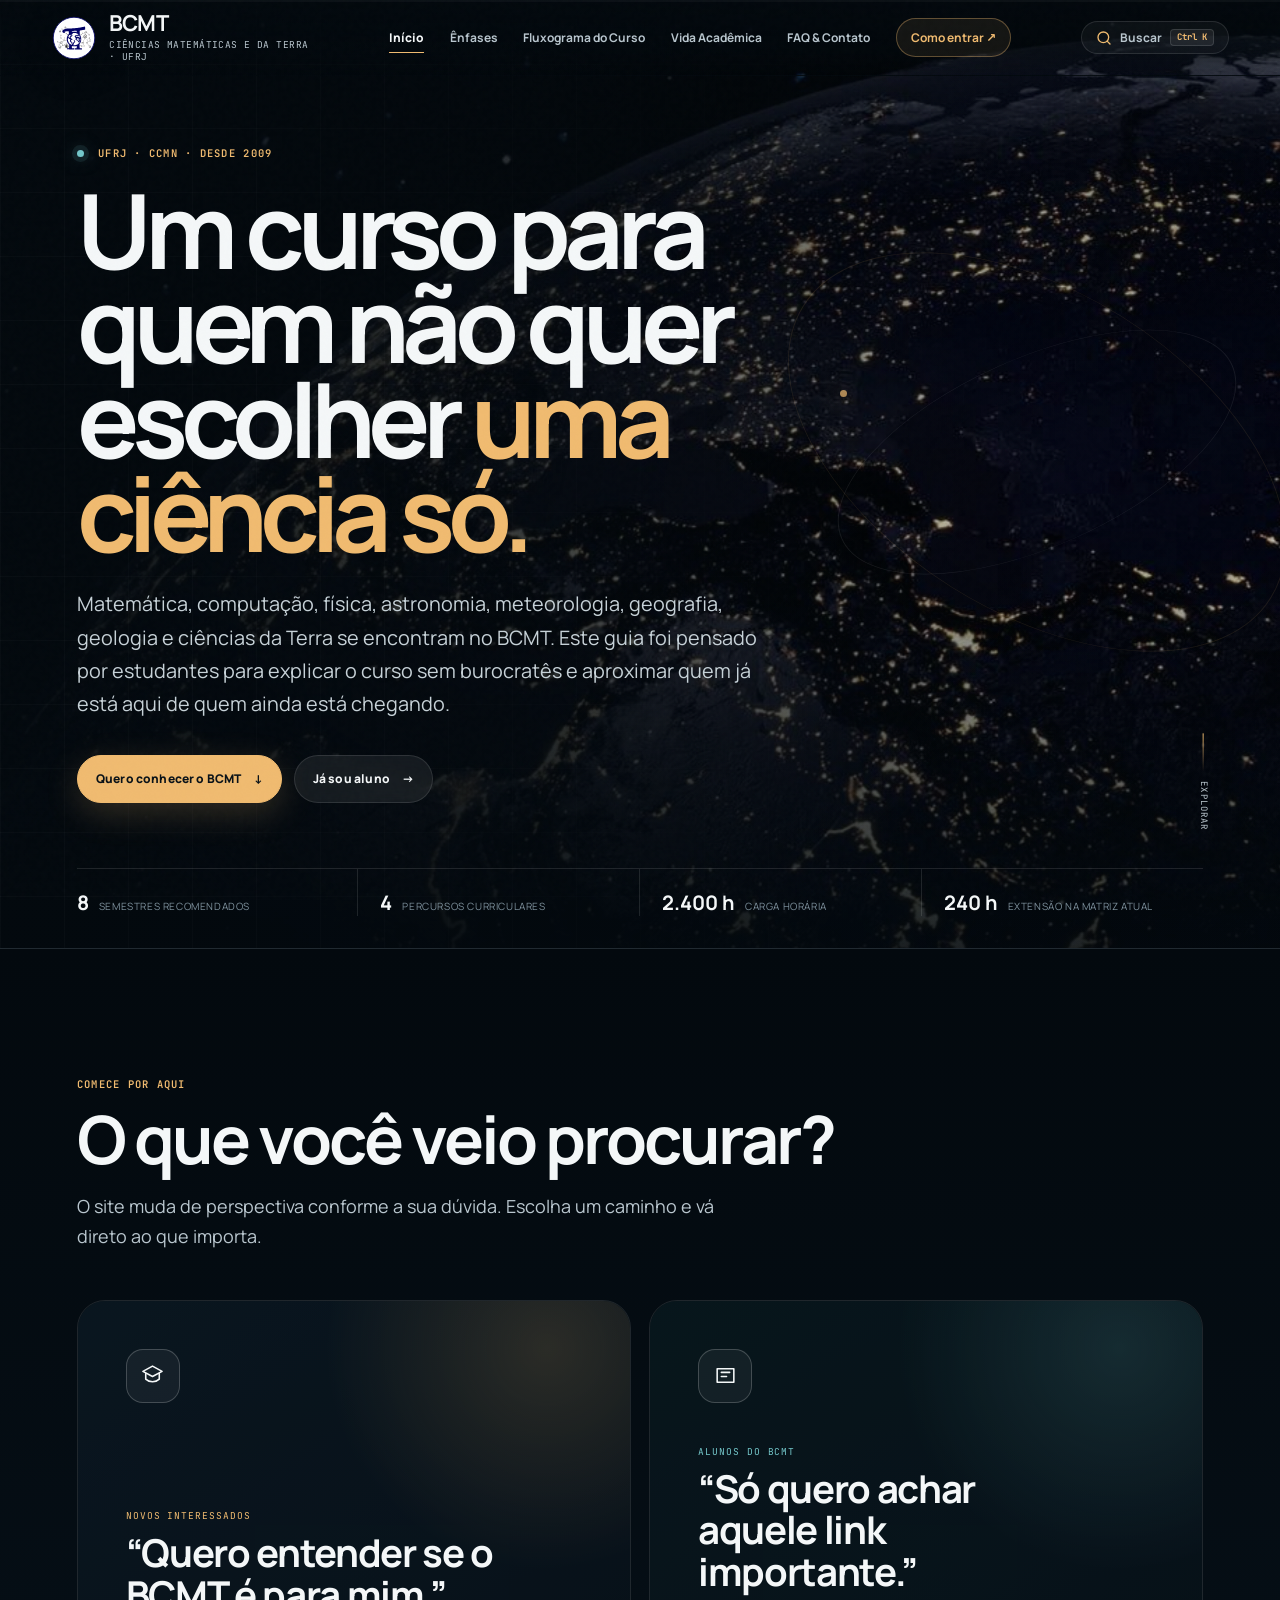
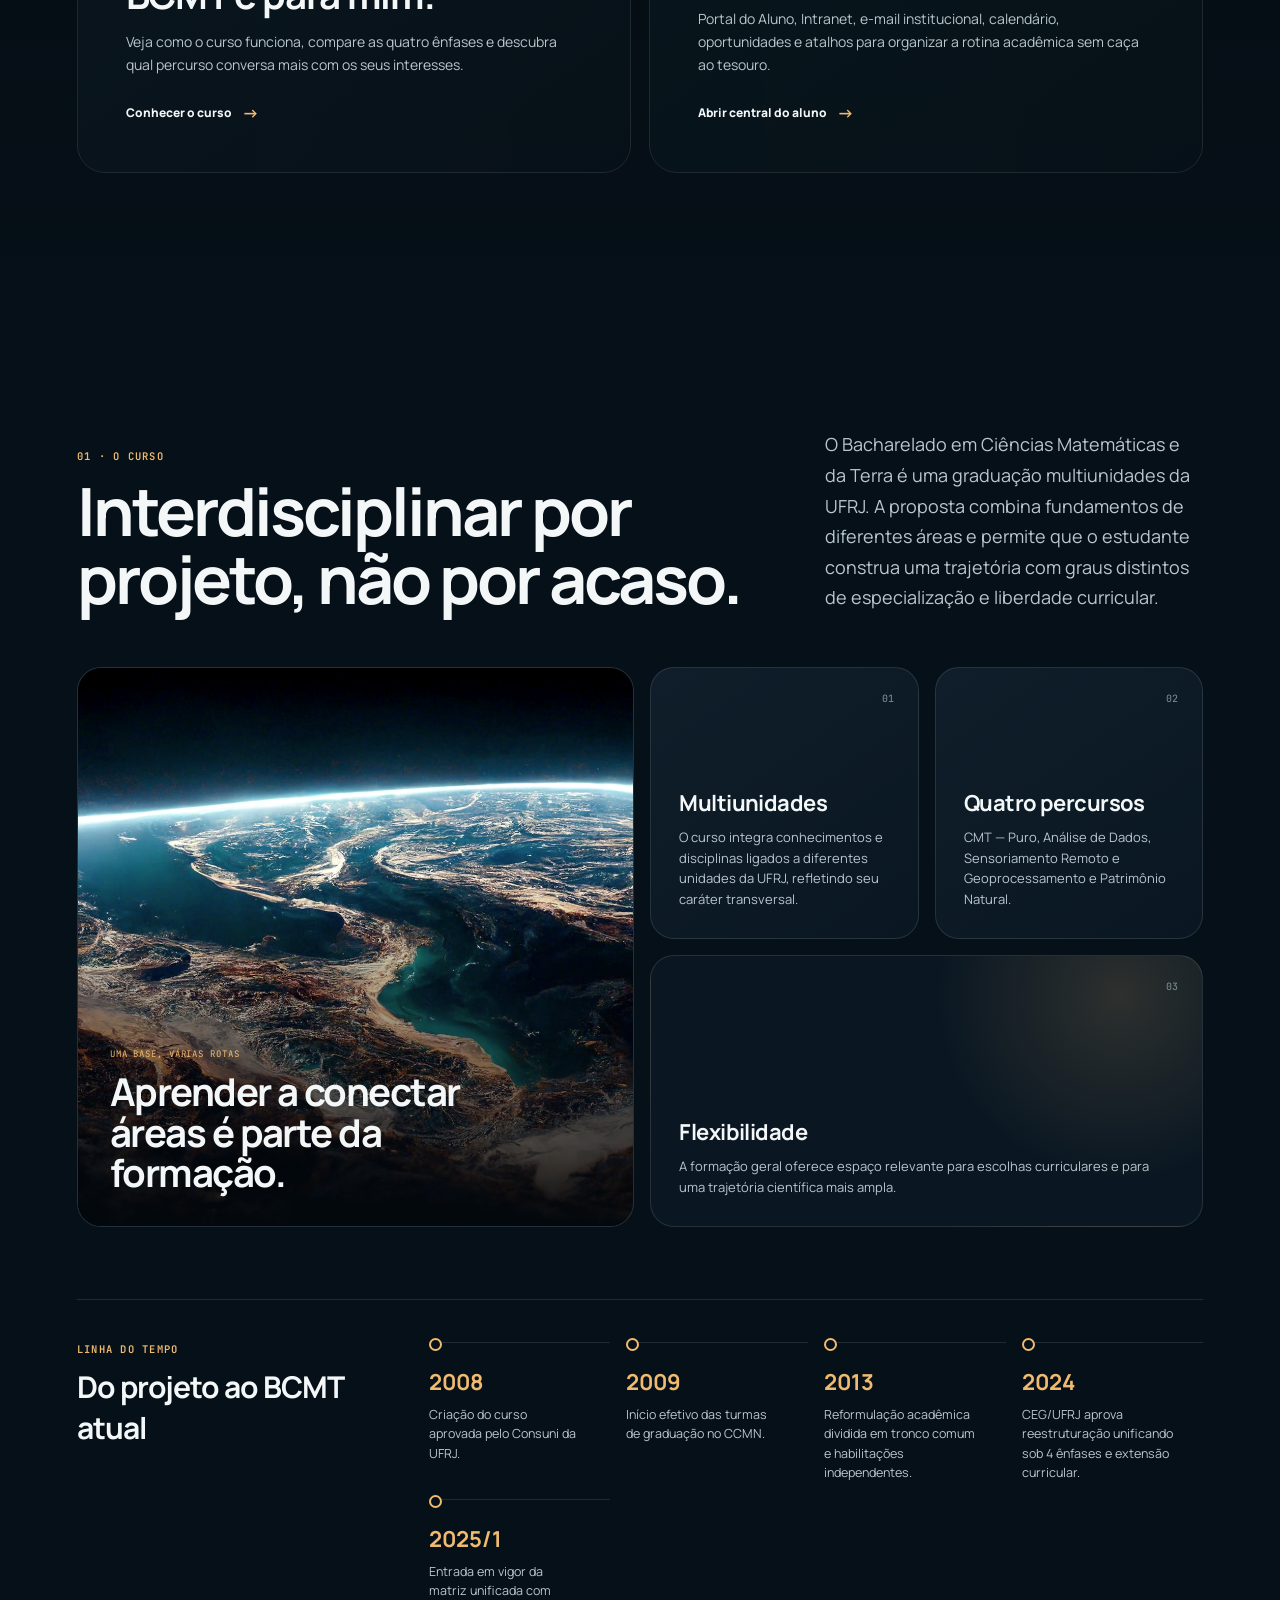
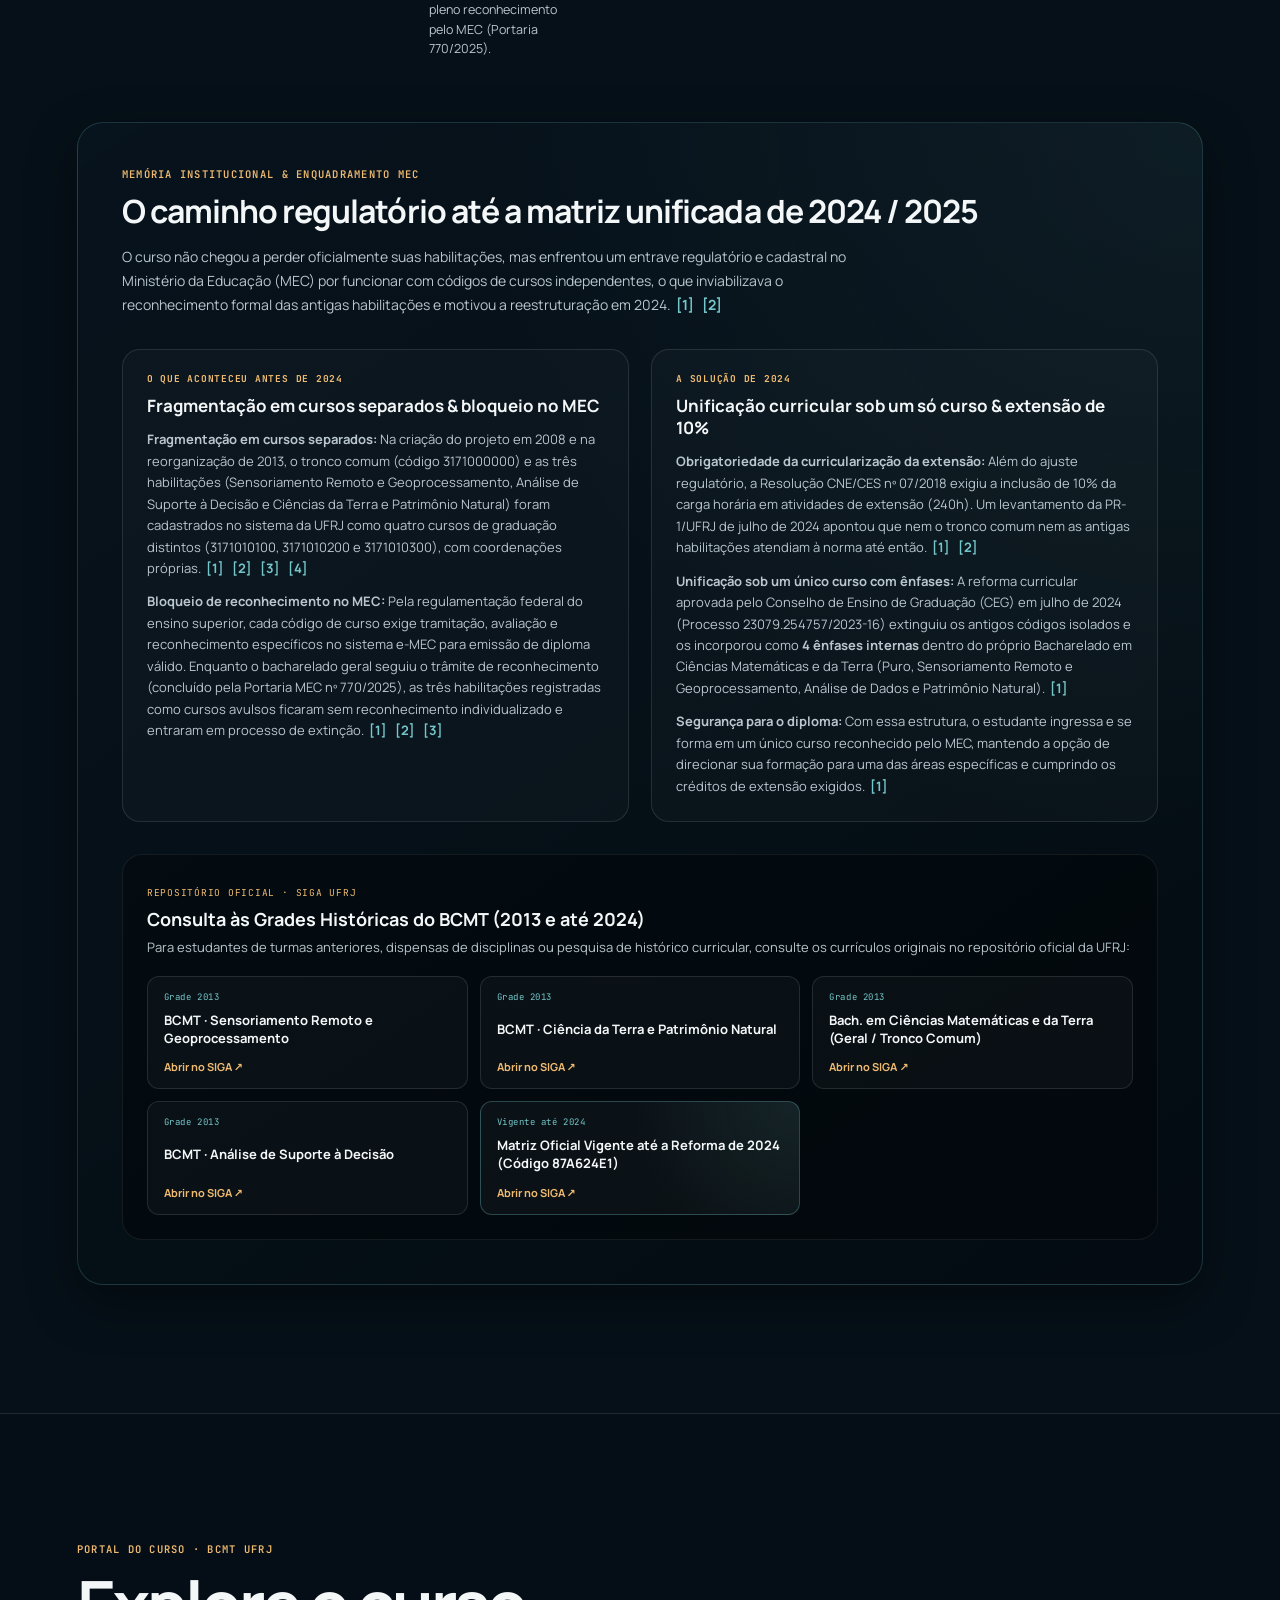
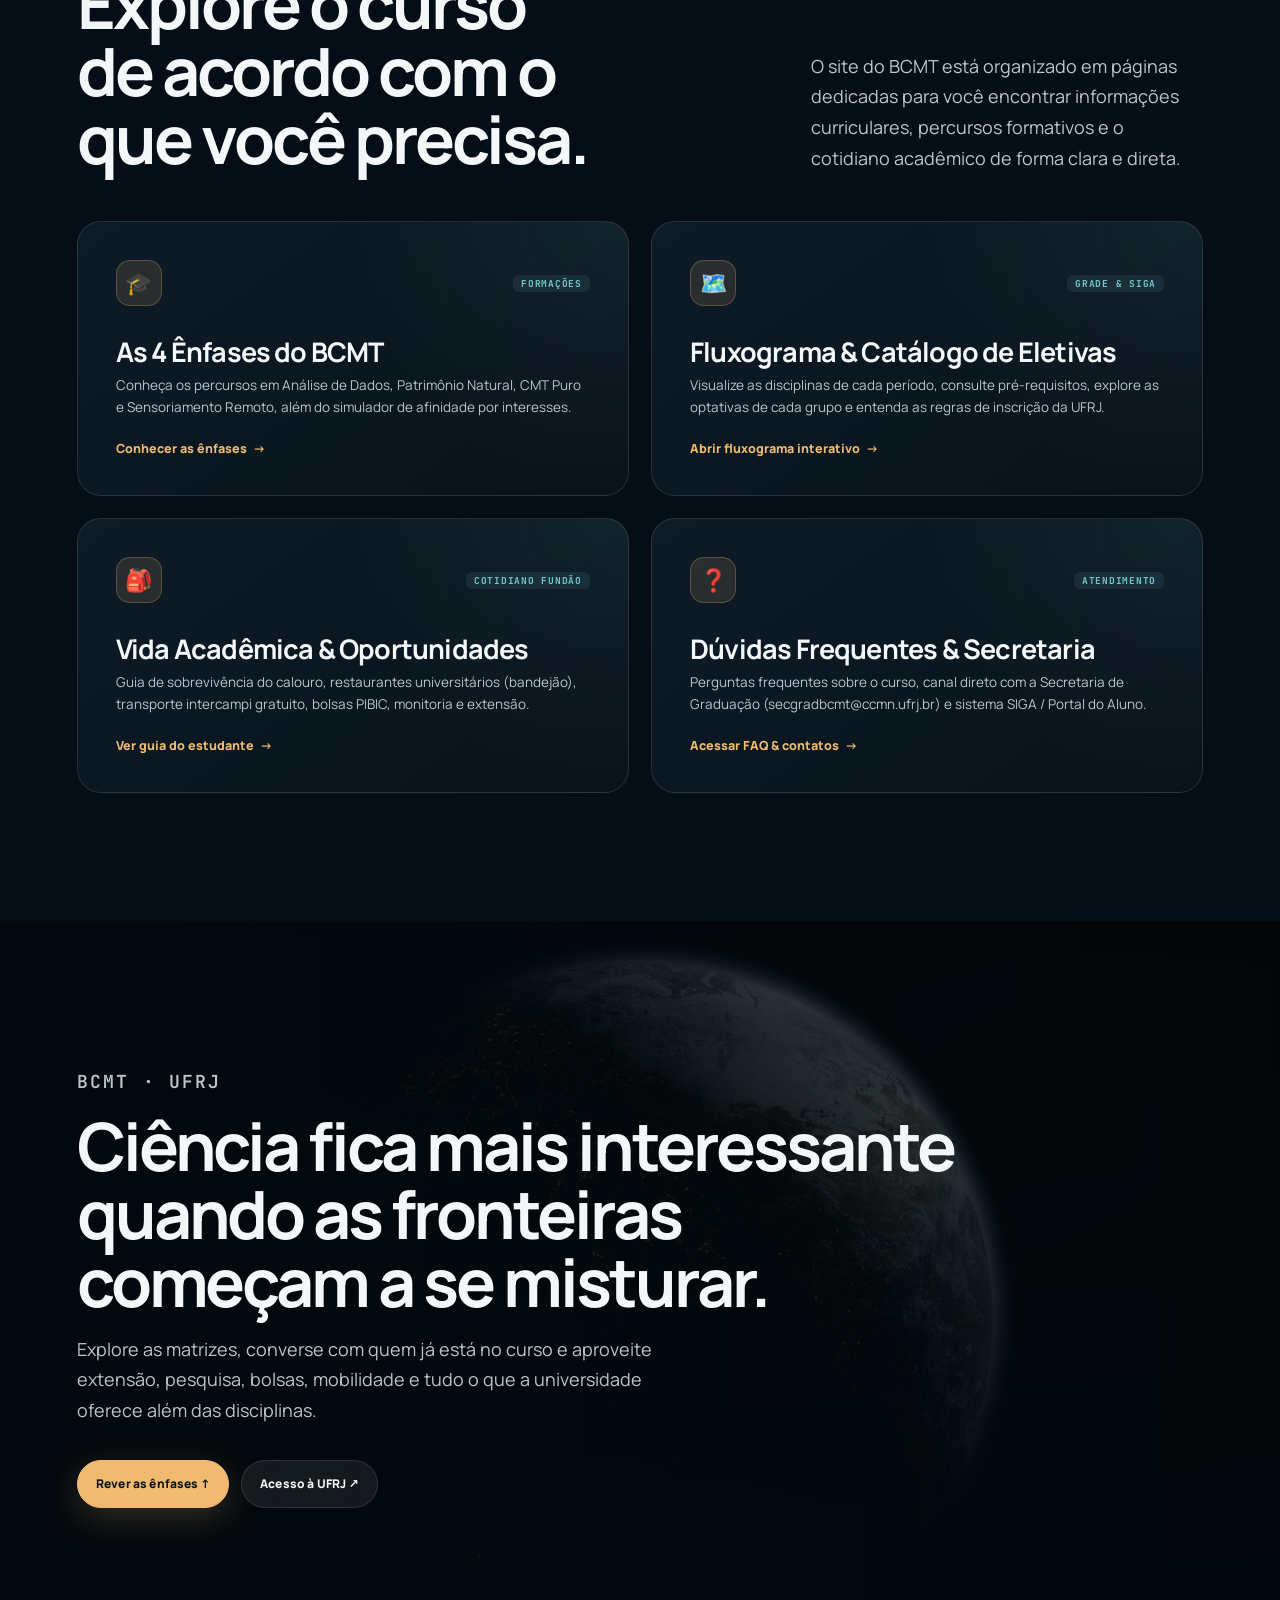
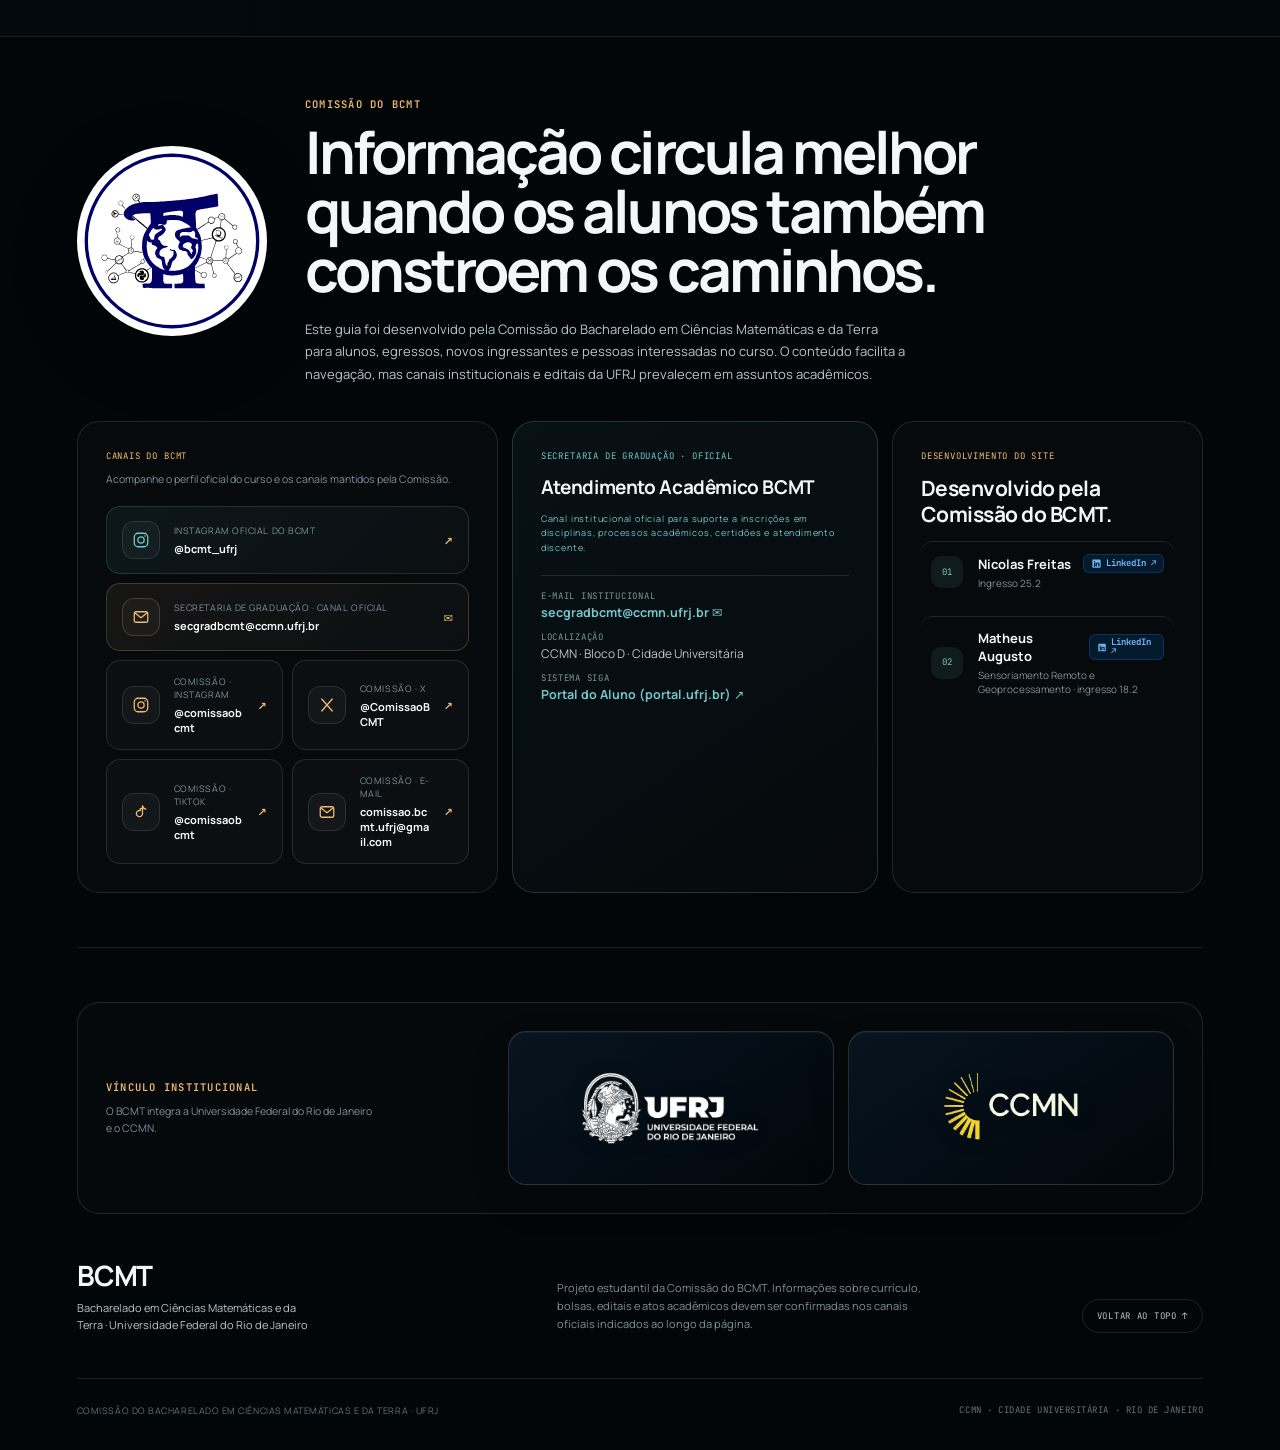
==== commit d94b7665: "feat(history): adiciona reformulacao de 2013, entraves regulatorios no MEC, resolucao CEG 2024 e rep" ====
--- a/index.html
+++ b/index.html
@@ -158,10 +158,74 @@
           <h3 id="timeline-title">Do projeto ao BCMT atual</h3>
         </div>
         <ol class="timeline">
-          <li><b>2008</b><span>Criação do curso aprovada pelo Consuni.</span></li>
-          <li><b>2009</b><span>Início efetivo das turmas de graduação.</span></li>
-          <li><b>2025/1</b><span>Matriz atual passa por reformulação e, novamente, organiza o BCMT em quatro ênfases.</span></li>
+          <li><b>2008</b><span>Criação do curso aprovada pelo Consuni da UFRJ.</span></li>
+          <li><b>2009</b><span>Início efetivo das turmas de graduação no CCMN.</span></li>
+          <li><b>2013</b><span>Reformulação acadêmica dividida em tronco comum e habilitações independentes.</span></li>
+          <li><b>2024</b><span>CEG/UFRJ aprova reestruturação unificando sob 4 ênfases e extensão curricular.</span></li>
+          <li><b>2025/1</b><span>Entrada em vigor da matriz unificada com pleno reconhecimento pelo MEC (Portaria 770/2025).</span></li>
         </ol>
+      </div>
+
+      <!-- Embasamento Histórico e Regulatório da Matriz -->
+      <div class="regulatory-history-wrap reveal" id="historico-regulatorio">
+        <div class="regulatory-history-header">
+          <p class="eyebrow mono">MEMÓRIA INSTITUCIONAL & ENQUADRAMENTO MEC</p>
+          <h3>O caminho regulatório até a matriz unificada de 2024 / 2025</h3>
+          <p class="regulatory-intro">O curso não chegou a perder oficialmente suas habilitações, mas enfrentou um entrave regulatório e cadastral no Ministério da Educação (MEC) por funcionar com códigos de cursos independentes, o que inviabilizava o reconhecimento formal das antigas habilitações e motivou a reestruturação em 2024. <span class="cite-tags"><a href="https://siga.ufrj.br/sira/repositorio-curriculo/distribuicoes/90A84A8B-0A2A-1E16-7AFB-56A87553B02D.html" target="_blank" rel="noopener noreferrer" title="Consulta distribuição curricular SIGA">[1]</a> <a href="https://graduacao.ufrj.br/images/_PR-1/Curricularizacao-da-Extensao/Curricularizacao-da-Extensao.pdf" target="_blank" rel="noopener noreferrer" title="Relatório PR-1 Curricularização da Extensão">[2]</a></span></p>
+        </div>
+
+        <div class="regulatory-grid">
+          <article class="regulatory-card">
+            <div class="regulatory-card-tag mono">O QUE ACONTECEU ANTES DE 2024</div>
+            <h4>Fragmentação em cursos separados & bloqueio no MEC</h4>
+            <p><strong>Fragmentação em cursos separados:</strong> Na criação do projeto em 2008 e na reorganização de 2013, o tronco comum (código 3171000000) e as três habilitações (Sensoriamento Remoto e Geoprocessamento, Análise de Suporte à Decisão e Ciências da Terra e Patrimônio Natural) foram cadastrados no sistema da UFRJ como quatro cursos de graduação distintos (3171010100, 3171010200 e 3171010300), com coordenações próprias. <span class="cite-tags"><a href="https://siga.ufrj.br/sira/repositorio-curriculo/87A624E1-92A4-F79C-7B01-33C2898BEF7C.html" target="_blank" rel="noopener noreferrer">[1]</a> <a href="https://graduacao.ufrj.br/images/_PR-1/Curricularizacao-da-Extensao/Curricularizacao-da-Extensao.pdf" target="_blank" rel="noopener noreferrer">[2]</a> <a href="https://www.if.ufrj.br/~marta/bacharelado-ccmn/02-projeto-bcmt.pdf" target="_blank" rel="noopener noreferrer">[3]</a> <a href="https://www.siga.ufrj.br/sira/temas/zire/frameConsultas.jsp?mainPage=/repositorio-curriculo/8C6F8779-92A4-F79B-6A3A-191E134B06CD.html" target="_blank" rel="noopener noreferrer">[4]</a></span></p>
+            <p><strong>Bloqueio de reconhecimento no MEC:</strong> Pela regulamentação federal do ensino superior, cada código de curso exige tramitação, avaliação e reconhecimento específicos no sistema e-MEC para emissão de diploma válido. Enquanto o bacharelado geral seguiu o trâmite de reconhecimento (concluído pela Portaria MEC nº 770/2025), as três habilitações registradas como cursos avulsos ficaram sem reconhecimento individualizado e entraram em processo de extinção. <span class="cite-tags"><a href="https://www.siga.ufrj.br/sira/temas/zire/frameConsultas.jsp?mainPage=/repositorio-curriculo/A74C92A4-92A4-F799-2D72-BC24FC01E587.html" target="_blank" rel="noopener noreferrer">[1]</a> <a href="https://www.siga.ufrj.br/sira/temas/zire/frameConsultas.jsp?mainPage=/repositorio-curriculo/91D11513-92A4-F799-1817-75D69383A7B9.html" target="_blank" rel="noopener noreferrer">[2]</a> <a href="https://siga.ufrj.br/sira/repositorio-curriculo/distribuicoes/90A84A8B-0A2A-1E16-7AFB-56A87553B02D.html" target="_blank" rel="noopener noreferrer">[3]</a></span></p>
+          </article>
+
+          <article class="regulatory-card">
+            <div class="regulatory-card-tag mono">A SOLUÇÃO DE 2024</div>
+            <h4>Unificação curricular sob um só curso & extensão de 10%</h4>
+            <p><strong>Obrigatoriedade da curricularização da extensão:</strong> Além do ajuste regulatório, a Resolução CNE/CES nº 07/2018 exigiu a inclusão de 10% da carga horária em atividades de extensão (240h). Um levantamento da PR-1/UFRJ de julho de 2024 apontou que nem o tronco comum nem as antigas habilitações atendiam à norma até então. <span class="cite-tags"><a href="https://graduacao.ufrj.br/images/_PR-1/Curricularizacao-da-Extensao/Curricularizacao-da-Extensao.pdf" target="_blank" rel="noopener noreferrer">[1]</a> <a href="https://siga.ufrj.br/sira/repositorio-curriculo/distribuicoes/90A84A8B-0A2A-1E16-7AFB-56A87553B02D.html" target="_blank" rel="noopener noreferrer">[2]</a></span></p>
+            <p><strong>Unificação sob um único curso com ênfases:</strong> A reforma curricular aprovada pelo Conselho de Ensino de Graduação (CEG) em julho de 2024 (Processo 23079.254757/2023-16) extinguiu os antigos códigos isolados e os incorporou como <strong>4 ênfases internas</strong> dentro do próprio Bacharelado em Ciências Matemáticas e da Terra (Puro, Sensoriamento Remoto e Geoprocessamento, Análise de Dados e Patrimônio Natural). <span class="cite-tags"><a href="https://siga.ufrj.br/sira/repositorio-curriculo/distribuicoes/90A84A8B-0A2A-1E16-7AFB-56A87553B02D.html" target="_blank" rel="noopener noreferrer">[1]</a></span></p>
+            <p><strong>Segurança para o diploma:</strong> Com essa estrutura, o estudante ingressa e se forma em um único curso reconhecido pelo MEC, mantendo a opção de direcionar sua formação para uma das áreas específicas e cumprindo os créditos de extensão exigidos. <span class="cite-tags"><a href="https://siga.ufrj.br/sira/repositorio-curriculo/distribuicoes/90A84A8B-0A2A-1E16-7AFB-56A87553B02D.html" target="_blank" rel="noopener noreferrer">[1]</a></span></p>
+          </article>
+        </div>
+
+        <!-- Repositório de Matrizes Anteriores (SIGA) -->
+        <div class="archive-matrices-box">
+          <div class="archive-matrices-head">
+            <span class="mono archive-badge">REPOSITÓRIO OFICIAL · SIGA UFRJ</span>
+            <h4>Consulta às Grades Históricas do BCMT (2013 e até 2024)</h4>
+            <p>Para estudantes de turmas anteriores, dispensas de disciplinas ou pesquisa de histórico curricular, consulte os currículos originais no repositório oficial da UFRJ:</p>
+          </div>
+          <div class="archive-matrices-links">
+            <a class="archive-matrix-item" href="https://www.siga.ufrj.br/sira/temas/zire/frameConsultas.jsp?mainPage=/repositorio-curriculo/8C6F8779-92A4-F79B-6A3A-191E134B06CD.html" target="_blank" rel="noopener noreferrer">
+              <span class="archive-matrix-year mono">Grade 2013</span>
+              <strong>BCMT · Sensoriamento Remoto e Geoprocessamento</strong>
+              <span class="archive-matrix-action">Abrir no SIGA ↗</span>
+            </a>
+            <a class="archive-matrix-item" href="https://www.siga.ufrj.br/sira/temas/zire/frameConsultas.jsp?mainPage=/repositorio-curriculo/F04BDFF5-92A4-F79A-5A68-EF48B3805A33.html" target="_blank" rel="noopener noreferrer">
+              <span class="archive-matrix-year mono">Grade 2013</span>
+              <strong>BCMT · Ciência da Terra e Patrimônio Natural</strong>
+              <span class="archive-matrix-action">Abrir no SIGA ↗</span>
+            </a>
+            <a class="archive-matrix-item" href="https://www.siga.ufrj.br/sira/temas/zire/frameConsultas.jsp?mainPage=/repositorio-curriculo/966ACE92-92A4-F79B-6A3A-191E8401D3BC.html" target="_blank" rel="noopener noreferrer">
+              <span class="archive-matrix-year mono">Grade 2013</span>
+              <strong>Bach. em Ciências Matemáticas e da Terra (Geral / Tronco Comum)</strong>
+              <span class="archive-matrix-action">Abrir no SIGA ↗</span>
+            </a>
+            <a class="archive-matrix-item" href="https://www.siga.ufrj.br/sira/temas/zire/frameConsultas.jsp?mainPage=/repositorio-curriculo/91D11513-92A4-F799-1817-75D69383A7B9.html" target="_blank" rel="noopener noreferrer">
+              <span class="archive-matrix-year mono">Grade 2013</span>
+              <strong>BCMT · Análise de Suporte à Decisão</strong>
+              <span class="archive-matrix-action">Abrir no SIGA ↗</span>
+            </a>
+            <a class="archive-matrix-item archive-matrix-featured" href="https://siga.ufrj.br/sira/repositorio-curriculo/87A624E1-92A4-F79C-7B01-33C2898BEF7C.html" target="_blank" rel="noopener noreferrer">
+              <span class="archive-matrix-year mono">Vigente até 2024</span>
+              <strong>Matriz Oficial Vigente até a Reforma de 2024 (Código 87A624E1)</strong>
+              <span class="archive-matrix-action">Abrir no SIGA ↗</span>
+            </a>
+          </div>
+        </div>
       </div>
     </section>
 
--- a/style.css
+++ b/style.css
@@ -133,7 +133,7 @@
 .bento-feature p{margin-top:9px;color:var(--muted);font-size:13px;line-height:1.6}
 .timeline-wrap{display:grid;grid-template-columns:.55fr 1.45fr;gap:58px;margin-top:72px;padding-top:42px;border-top:1px solid var(--line)}
 .timeline-copy h3{margin-top:10px;font-size:30px;letter-spacing:-.035em}
-.timeline{display:grid;grid-template-columns:repeat(3,1fr);list-style:none}
+.timeline{display:grid;grid-template-columns:repeat(auto-fit,minmax(160px,1fr));gap:16px;list-style:none}
 .timeline li{position:relative;padding:0 28px 0 0;border-top:1px solid var(--line)}
 .timeline li::before{content:"";position:absolute;top:-5px;left:0;width:9px;height:9px;border-radius:50%;background:var(--bg);border:2px solid var(--accent)}
 .timeline b{display:block;margin-top:24px;font-size:22px;color:var(--accent)}
@@ -2721,3 +2721,150 @@
     display:none;
   }
 }
+
+/* ==========================================================================
+   REGULATORY & CURRICULUM HISTORY (LINHA DO TEMPO & EMBASAMENTO MEC)
+   ========================================================================== */
+.regulatory-history-wrap{
+  margin-top:64px;
+  padding:clamp(28px, 4vw, 44px);
+  border:1px solid rgba(116,199,202,.2);
+  border-radius:26px;
+  background:radial-gradient(circle at 100% 0%, rgba(116,199,202,.07), transparent 45%),
+              linear-gradient(145deg, rgba(8,20,30,.88), rgba(4,12,18,.96));
+  box-shadow:0 18px 50px rgba(0,0,0,.35);
+  display:flex;
+  flex-direction:column;
+  gap:32px;
+}
+.regulatory-history-header h3{
+  font-size:clamp(22px, 2.5vw, 32px);
+  letter-spacing:-.03em;
+  margin-top:8px;
+  color:var(--text);
+}
+.regulatory-intro{
+  margin-top:12px;
+  color:var(--muted);
+  font-size:14px;
+  line-height:1.7;
+  max-width:85ch;
+}
+.regulatory-grid{
+  display:grid;
+  grid-template-columns:1fr 1fr;
+  gap:22px;
+}
+@media (max-width:820px){
+  .regulatory-grid{
+    grid-template-columns:1fr;
+  }
+}
+.regulatory-card{
+  background:rgba(255,255,255,.025);
+  border:1px solid var(--line);
+  border-radius:18px;
+  padding:24px;
+  display:flex;
+  flex-direction:column;
+  gap:12px;
+}
+.regulatory-card-tag{
+  font:700 9.5px/1 'JetBrains Mono',monospace;
+  color:var(--accent);
+  letter-spacing:.08em;
+  text-transform:uppercase;
+}
+.regulatory-card h4{
+  font-size:17px;
+  font-weight:700;
+  color:var(--text);
+  line-height:1.3;
+}
+.regulatory-card p{
+  font-size:13px;
+  color:var(--muted);
+  line-height:1.65;
+  margin:0;
+}
+.cite-tags{
+  display:inline-flex;
+  gap:4px;
+}
+.cite-tags a{
+  color:var(--accent-2);
+  font-weight:700;
+  text-decoration:none;
+  padding:0 2px;
+  transition:color .15s ease;
+}
+.cite-tags a:hover{
+  color:#fff;
+  text-decoration:underline;
+}
+.archive-matrices-box{
+  background:rgba(0,0,0,.3);
+  border:1px solid rgba(255,255,255,.07);
+  border-radius:20px;
+  padding:24px;
+}
+.archive-matrices-head h4{
+  font-size:18px;
+  color:var(--text);
+  margin-top:6px;
+}
+.archive-matrices-head p{
+  font-size:13px;
+  color:var(--muted);
+  margin-top:6px;
+  margin-bottom:18px;
+  line-height:1.6;
+}
+.archive-badge{
+  font-size:9.5px;
+  color:var(--accent);
+  letter-spacing:.08em;
+}
+.archive-matrices-links{
+  display:grid;
+  grid-template-columns:repeat(auto-fit, minmax(280px, 1fr));
+  gap:12px;
+}
+.archive-matrix-item{
+  display:flex;
+  flex-direction:column;
+  justify-content:space-between;
+  gap:8px;
+  padding:14px 16px;
+  background:rgba(255,255,255,.03);
+  border:1px solid var(--line);
+  border-radius:12px;
+  text-decoration:none;
+  color:inherit;
+  transition:all .2s ease;
+}
+.archive-matrix-item:hover{
+  background:rgba(240,187,112,.08);
+  border-color:rgba(240,187,112,.35);
+  transform:translateY(-2px);
+}
+.archive-matrix-year{
+  font-size:9px;
+  color:var(--accent-2);
+  letter-spacing:.06em;
+}
+.archive-matrix-item strong{
+  font-size:13px;
+  color:var(--text);
+  line-height:1.4;
+}
+.archive-matrix-action{
+  font-size:11px;
+  font-weight:700;
+  color:var(--accent);
+  margin-top:4px;
+}
+.archive-matrix-item.archive-matrix-featured{
+  border-color:rgba(116,199,202,.3);
+  background:radial-gradient(circle at 100% 0%, rgba(116,199,202,.1), transparent 50%), rgba(255,255,255,.035);
+}
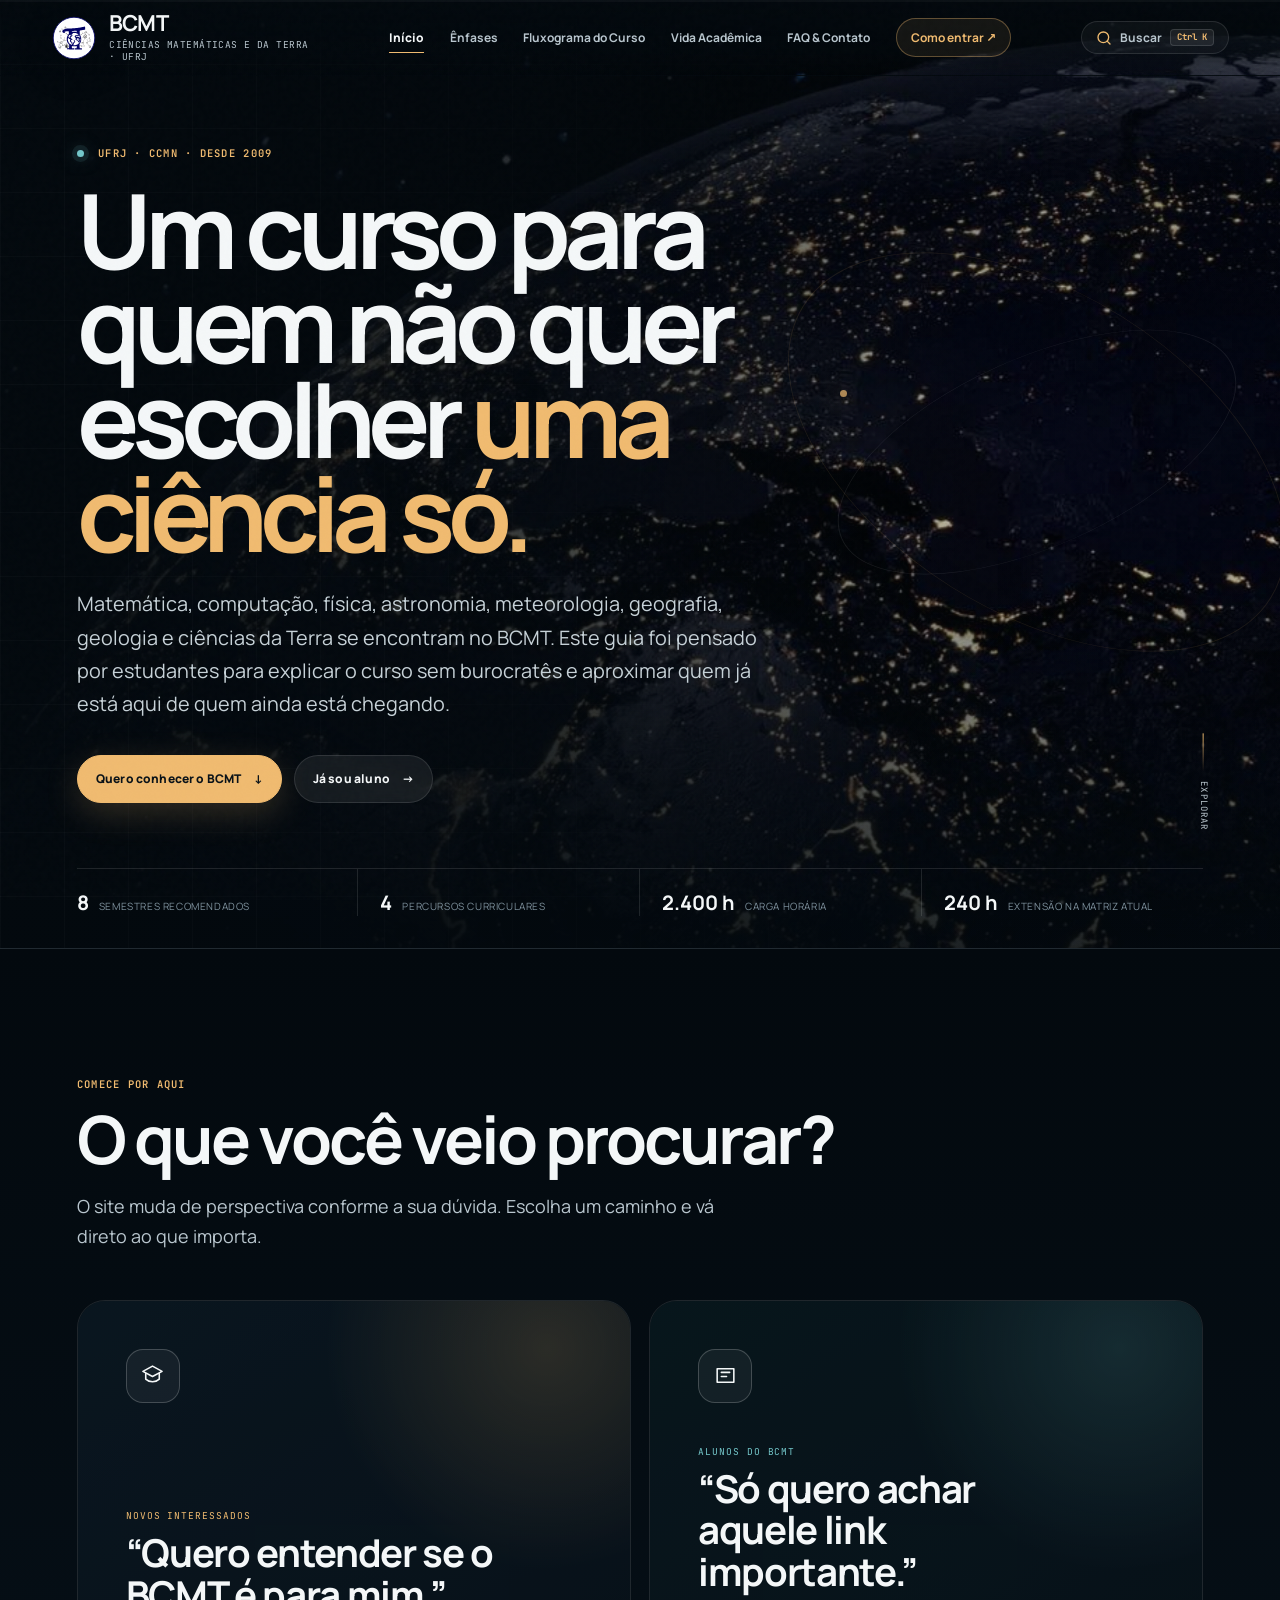
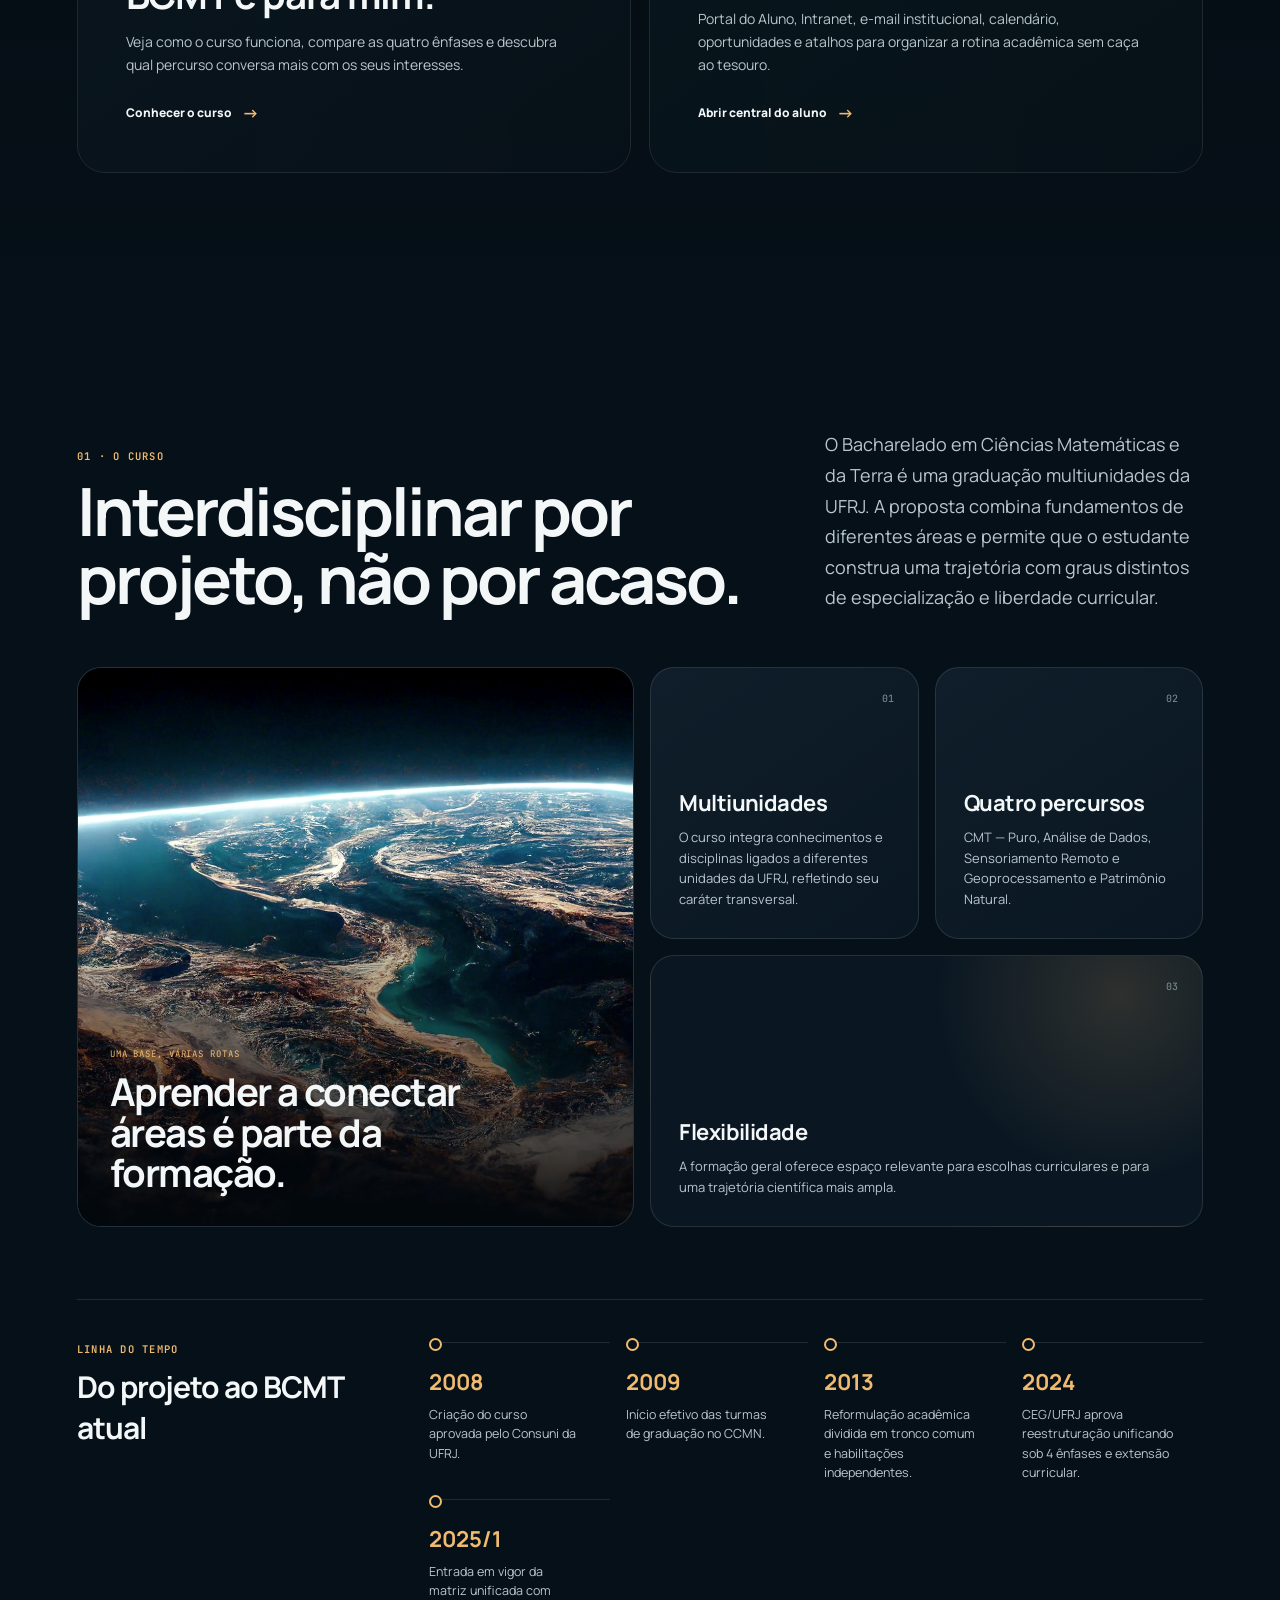
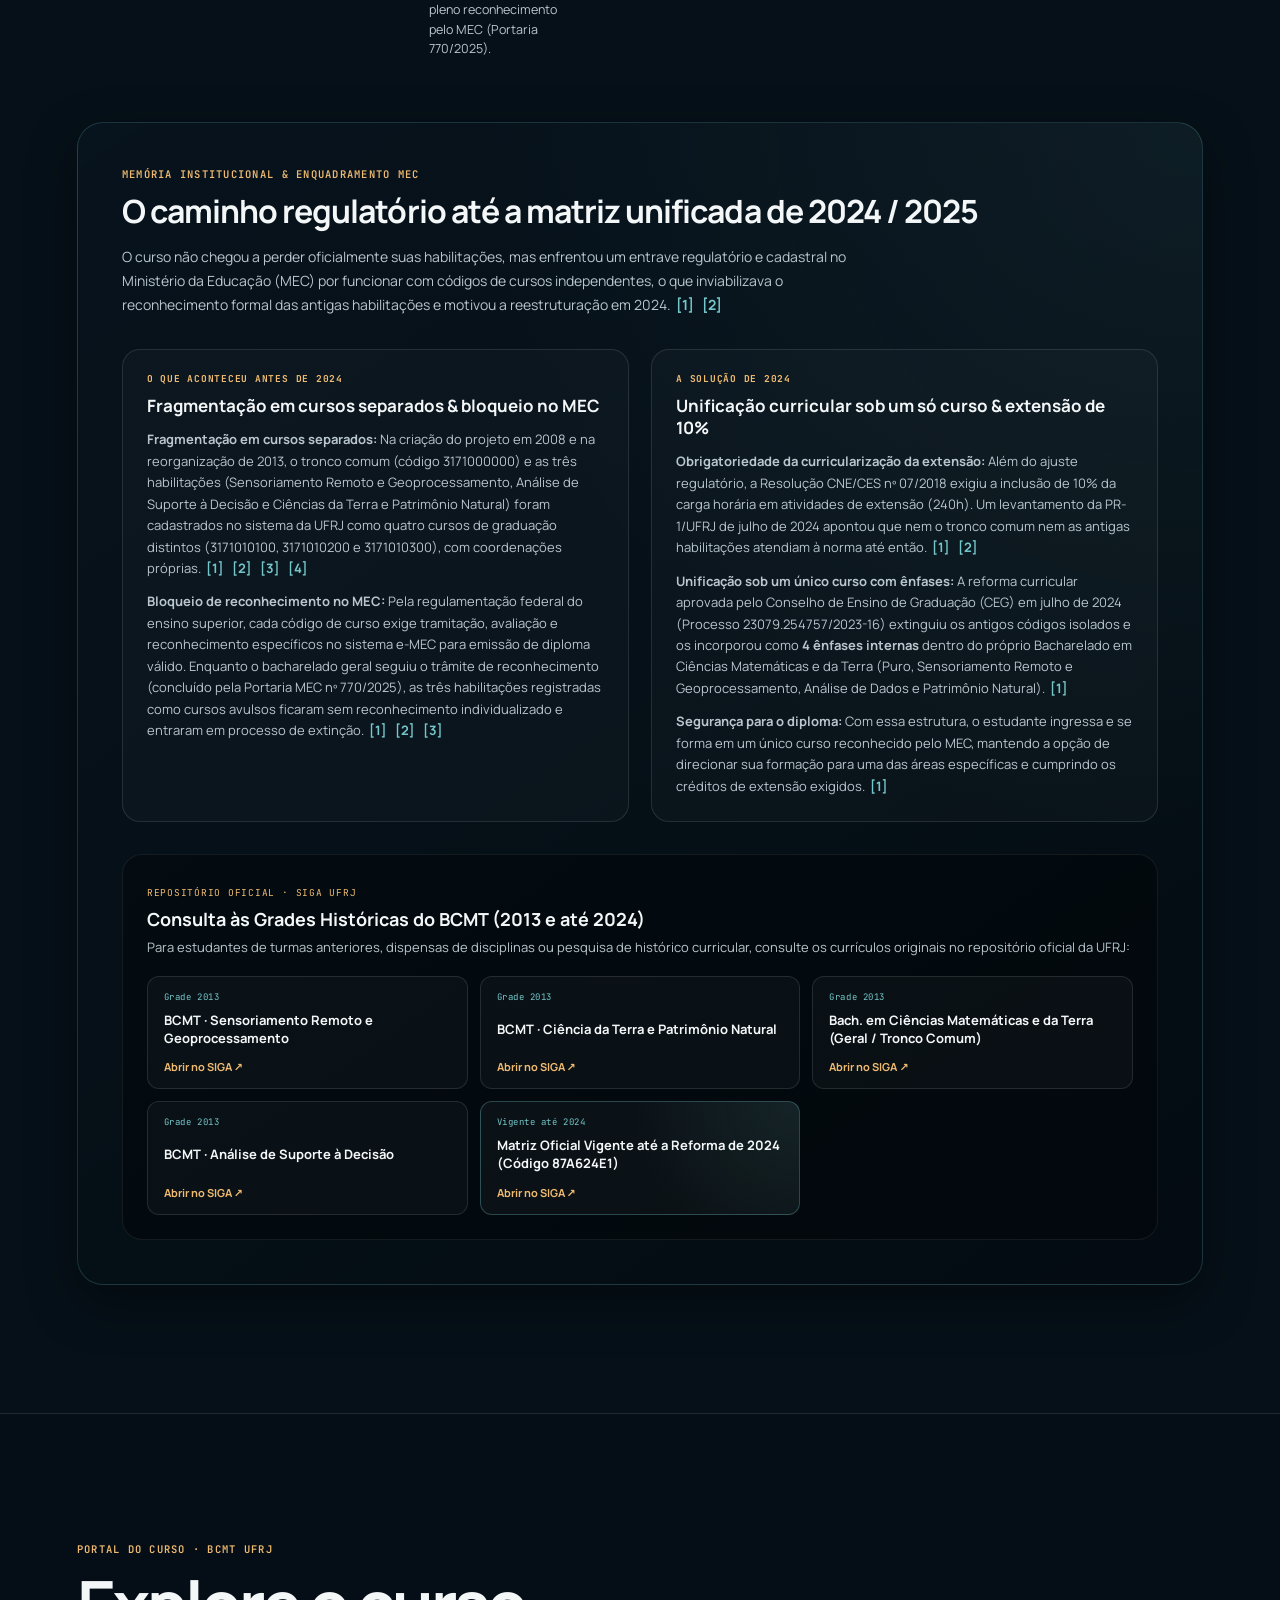
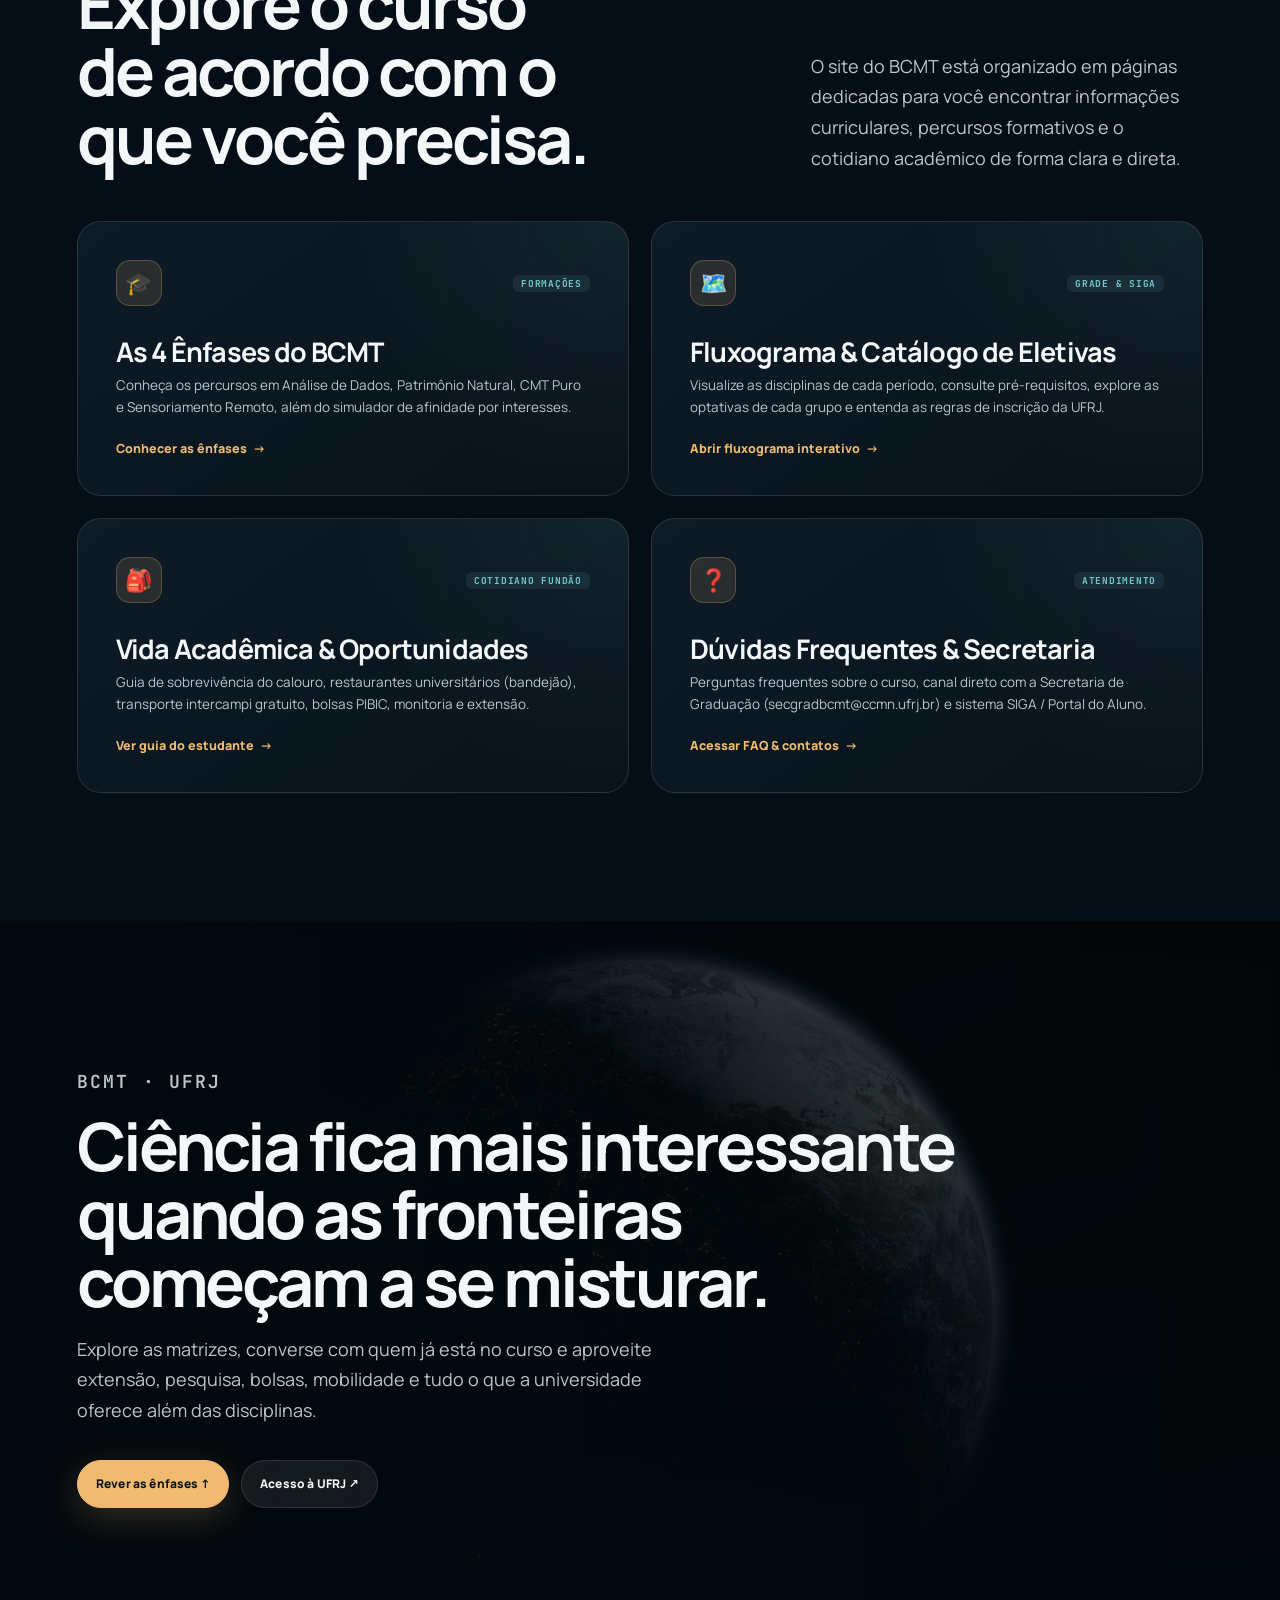
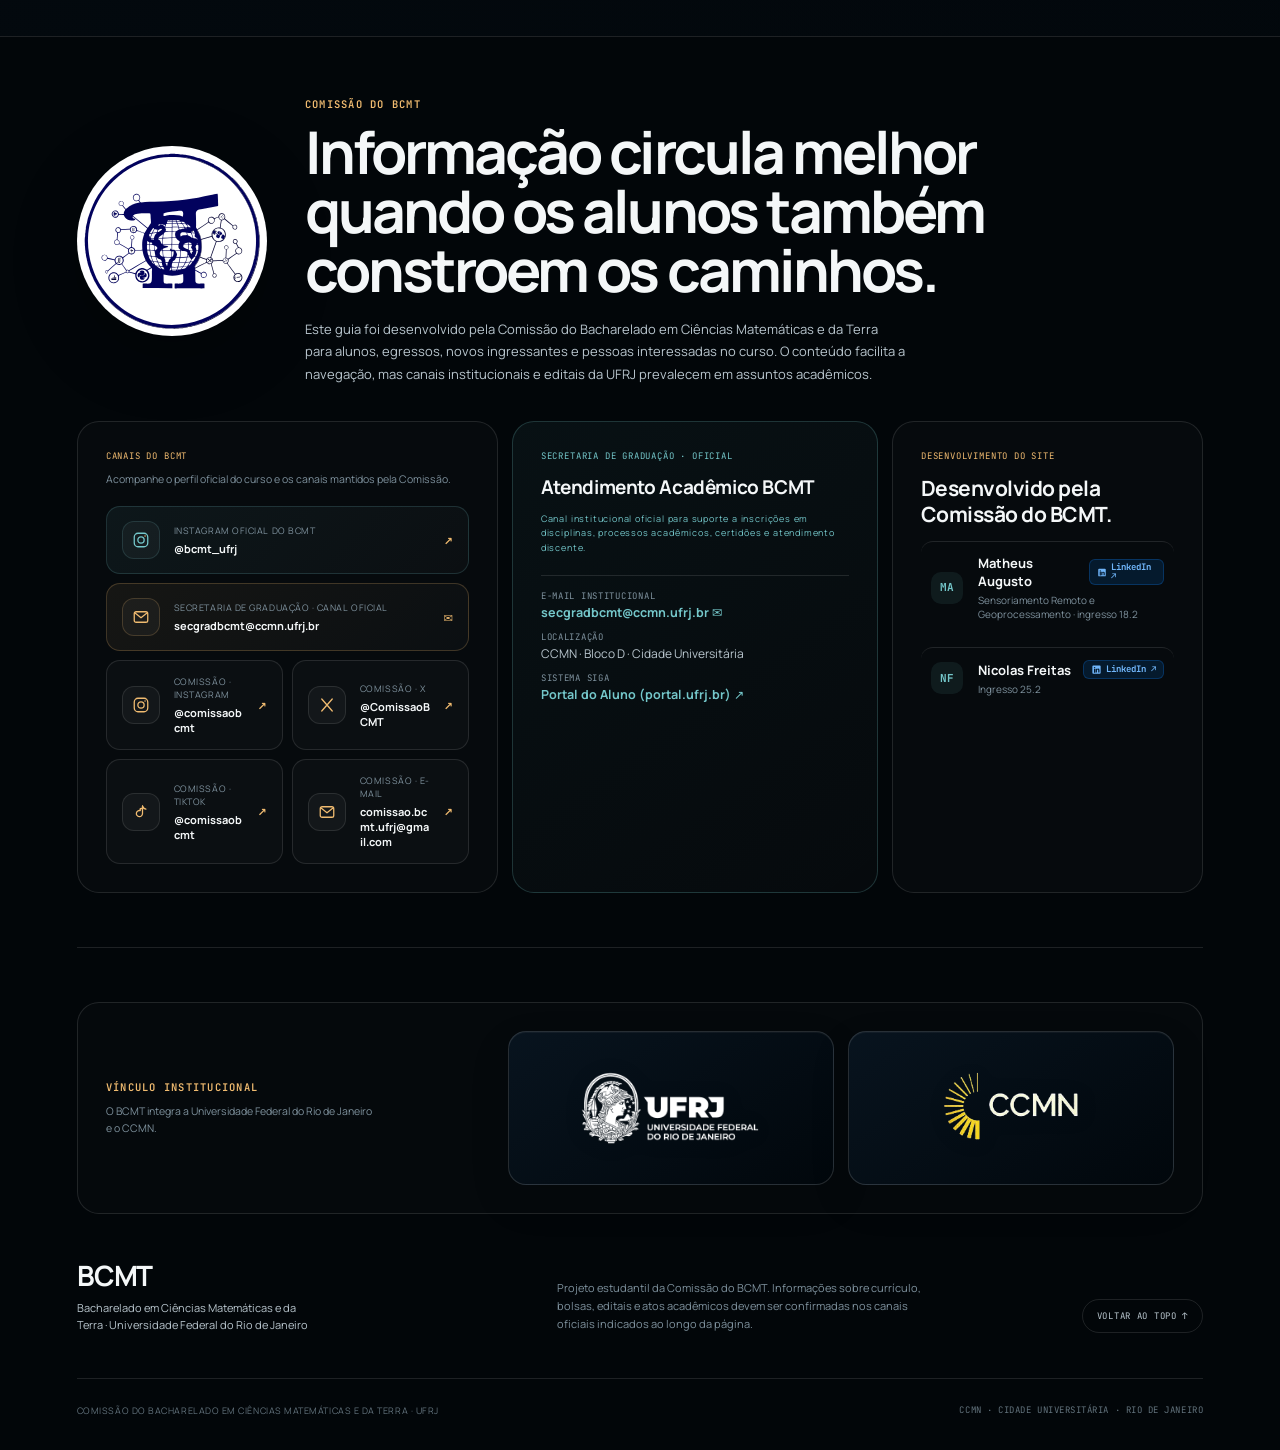
==== commit 0bfbfdc3: "feat(footer): ordenar desenvolvedores alfabeticamente e substituir contadores por iniciais (MA e NF)" ====
--- a/index.html
+++ b/index.html
@@ -192,7 +192,7 @@
         </div>
 
         <!-- Repositório de Matrizes Anteriores (SIGA) -->
-        <div class="archive-matrices-box">
+        <div class="archive-matrices-box" id="grades-antigas-siga">
           <div class="archive-matrices-head">
             <span class="mono archive-badge">REPOSITÓRIO OFICIAL · SIGA UFRJ</span>
             <h4>Consulta às Grades Históricas do BCMT (2013 e até 2024)</h4>
@@ -348,7 +348,7 @@
 <footer id="comissao">
     <div class="commission-footer">
       <div class="commission-identity">
-        <img src="assets/logo-bcmt.svg" alt="Logo da Comissão do BCMT" width="190" height="190" loading="lazy">
+        <img src="assets/logo-bcmt-completo.svg" alt="Logo da Comissão do BCMT" width="190" height="190" loading="lazy">
         <div>
           <p class="eyebrow mono">COMISSÃO DO BCMT</p>
           <h2>Informação circula melhor quando os alunos também constroem os caminhos.</h2>
@@ -408,11 +408,24 @@
           </div>
         </div>
 
-        <div class="credits-card">
+        <div class="credits-card" id="creditos">
           <p class="mono">DESENVOLVIMENTO DO SITE</p>
           <h3>Desenvolvido pela Comissão do BCMT.</h3>
+          <a class="student-credit" href="https://www.linkedin.com/in/mattaugustt/" target="_blank" rel="noopener noreferrer" aria-label="Perfil no LinkedIn de Matheus Augusto (abre em nova aba)">
+            <span>MA</span>
+            <div>
+              <div class="student-credit-header">
+                <b>Matheus Augusto</b>
+                <span class="credit-linkedin-badge">
+                  <svg viewBox="0 0 24 24" width="11" height="11" fill="currentColor" aria-hidden="true"><path d="M19 3a2 2 0 0 1 2 2v14a2 2 0 0 1-2 2H5a2 2 0 0 1-2-2V5a2 2 0 0 1 2-2h14m-.5 15.5v-5.3a3.26 3.26 0 0 0-3.26-3.26c-.85 0-1.84.52-2.28 1.3v-1.11h-2.79v8.37h2.79v-4.93c0-.77.62-1.4 1.39-1.4a1.4 1.4 0 0 1 1.4 1.4v4.93h2.75M6.46 10.9v8.37H9.2V10.9H6.46M7.83 6.64a1.64 1.64 0 1 0 0 3.28 1.64 1.64 0 0 0 0-3.28Z"/></svg>
+                  LinkedIn ↗
+                </span>
+              </div>
+              <small>Sensoriamento Remoto e Geoprocessamento · ingresso 18.2</small>
+            </div>
+          </a>
           <a class="student-credit" href="https://www.linkedin.com/in/freitasnicolass/" target="_blank" rel="noopener noreferrer" aria-label="Perfil no LinkedIn de Nicolas Freitas (abre em nova aba)">
-            <span>01</span>
+            <span>NF</span>
             <div>
               <div class="student-credit-header">
                 <b>Nicolas Freitas</b>
@@ -424,19 +437,6 @@
               <small>Ingresso 25.2</small>
             </div>
           </a>
-          <a class="student-credit" href="https://www.linkedin.com/in/mattaugustt/" target="_blank" rel="noopener noreferrer" aria-label="Perfil no LinkedIn de Matheus Augusto (abre em nova aba)">
-            <span>02</span>
-            <div>
-              <div class="student-credit-header">
-                <b>Matheus Augusto</b>
-                <span class="credit-linkedin-badge">
-                  <svg viewBox="0 0 24 24" width="11" height="11" fill="currentColor" aria-hidden="true"><path d="M19 3a2 2 0 0 1 2 2v14a2 2 0 0 1-2 2H5a2 2 0 0 1-2-2V5a2 2 0 0 1 2-2h14m-.5 15.5v-5.3a3.26 3.26 0 0 0-3.26-3.26c-.85 0-1.84.52-2.28 1.3v-1.11h-2.79v8.37h2.79v-4.93c0-.77.62-1.4 1.39-1.4a1.4 1.4 0 0 1 1.4 1.4v4.93h2.75M6.46 10.9v8.37H9.2V10.9H6.46M7.83 6.64a1.64 1.64 0 1 0 0 3.28 1.64 1.64 0 0 0 0-3.28Z"/></svg>
-                  LinkedIn ↗
-                </span>
-              </div>
-              <small>Sensoriamento Remoto e Geoprocessamento · ingresso 18.2</small>
-            </div>
-          </a>
         </div>
       </div>
     </div>
--- a/style.css
+++ b/style.css
@@ -18,6 +18,7 @@
 
 *{box-sizing:border-box;margin:0;padding:0}
 html{scroll-behavior:smooth;scroll-padding-top:calc(var(--header-h) + 18px);background:var(--bg-deep)}
+[id]{scroll-margin-top:calc(var(--header-h) + 24px)}
 body{min-width:300px;background:var(--bg);color:var(--text);font-family:'Manrope',system-ui,-apple-system,BlinkMacSystemFont,'Segoe UI',sans-serif;overflow-x:hidden;-webkit-font-smoothing:antialiased;text-rendering:optimizeLegibility}
 a{color:inherit;text-decoration:none}
 button{font:inherit;color:inherit;background:none;border:none;cursor:pointer}
@@ -310,7 +311,7 @@
 .credits-card h3{max-width:26ch;margin-top:13px;font-size:21px;line-height:1.25;letter-spacing:-.025em}
 .student-credit{display:grid;grid-template-columns:34px 1fr;gap:13px;align-items:center;margin-top:14px;padding:12px 10px;border-top:1px solid var(--line);border-radius:12px;text-decoration:none;transition:background .2s ease,transform .2s ease}
 a.student-credit:hover{background:rgba(255,255,255,.04);transform:translateX(3px)}
-.student-credit>span{display:grid;place-items:center;width:32px;height:32px;border-radius:10px;background:rgba(116,199,202,.09);color:var(--accent-2);font:9px/1 'JetBrains Mono',monospace}
+.student-credit>span{display:grid;place-items:center;width:32px;height:32px;border-radius:10px;background:rgba(116,199,202,.09);color:var(--accent-2);font:700 11px/1 'JetBrains Mono',monospace;letter-spacing:.02em}
 .student-credit-header{display:flex;align-items:center;justify-content:space-between;gap:8px}
 .student-credit b{display:block;font-size:13px;color:var(--text)}
 .student-credit small{display:block;margin-top:3px;color:var(--faint);font-size:10px;line-height:1.4}
@@ -2868,3 +2869,15 @@
   border-color:rgba(116,199,202,.3);
   background:radial-gradient(circle at 100% 0%, rgba(116,199,202,.1), transparent 50%), rgba(255,255,255,.035);
 }
+
+/* Target highlight animation for search and deep links */
+.target-highlight{
+  animation:targetPulse 2.4s cubic-bezier(.16,1,.3,1);
+  outline:2px solid var(--accent);
+  outline-offset:6px;
+}
+@keyframes targetPulse{
+  0%{box-shadow:0 0 0 0 rgba(240,187,112,.7), 0 0 35px rgba(240,187,112,.35)}
+  40%{box-shadow:0 0 0 10px rgba(240,187,112,0), 0 0 50px rgba(240,187,112,.45)}
+  100%{outline-color:transparent;box-shadow:none}
+}
